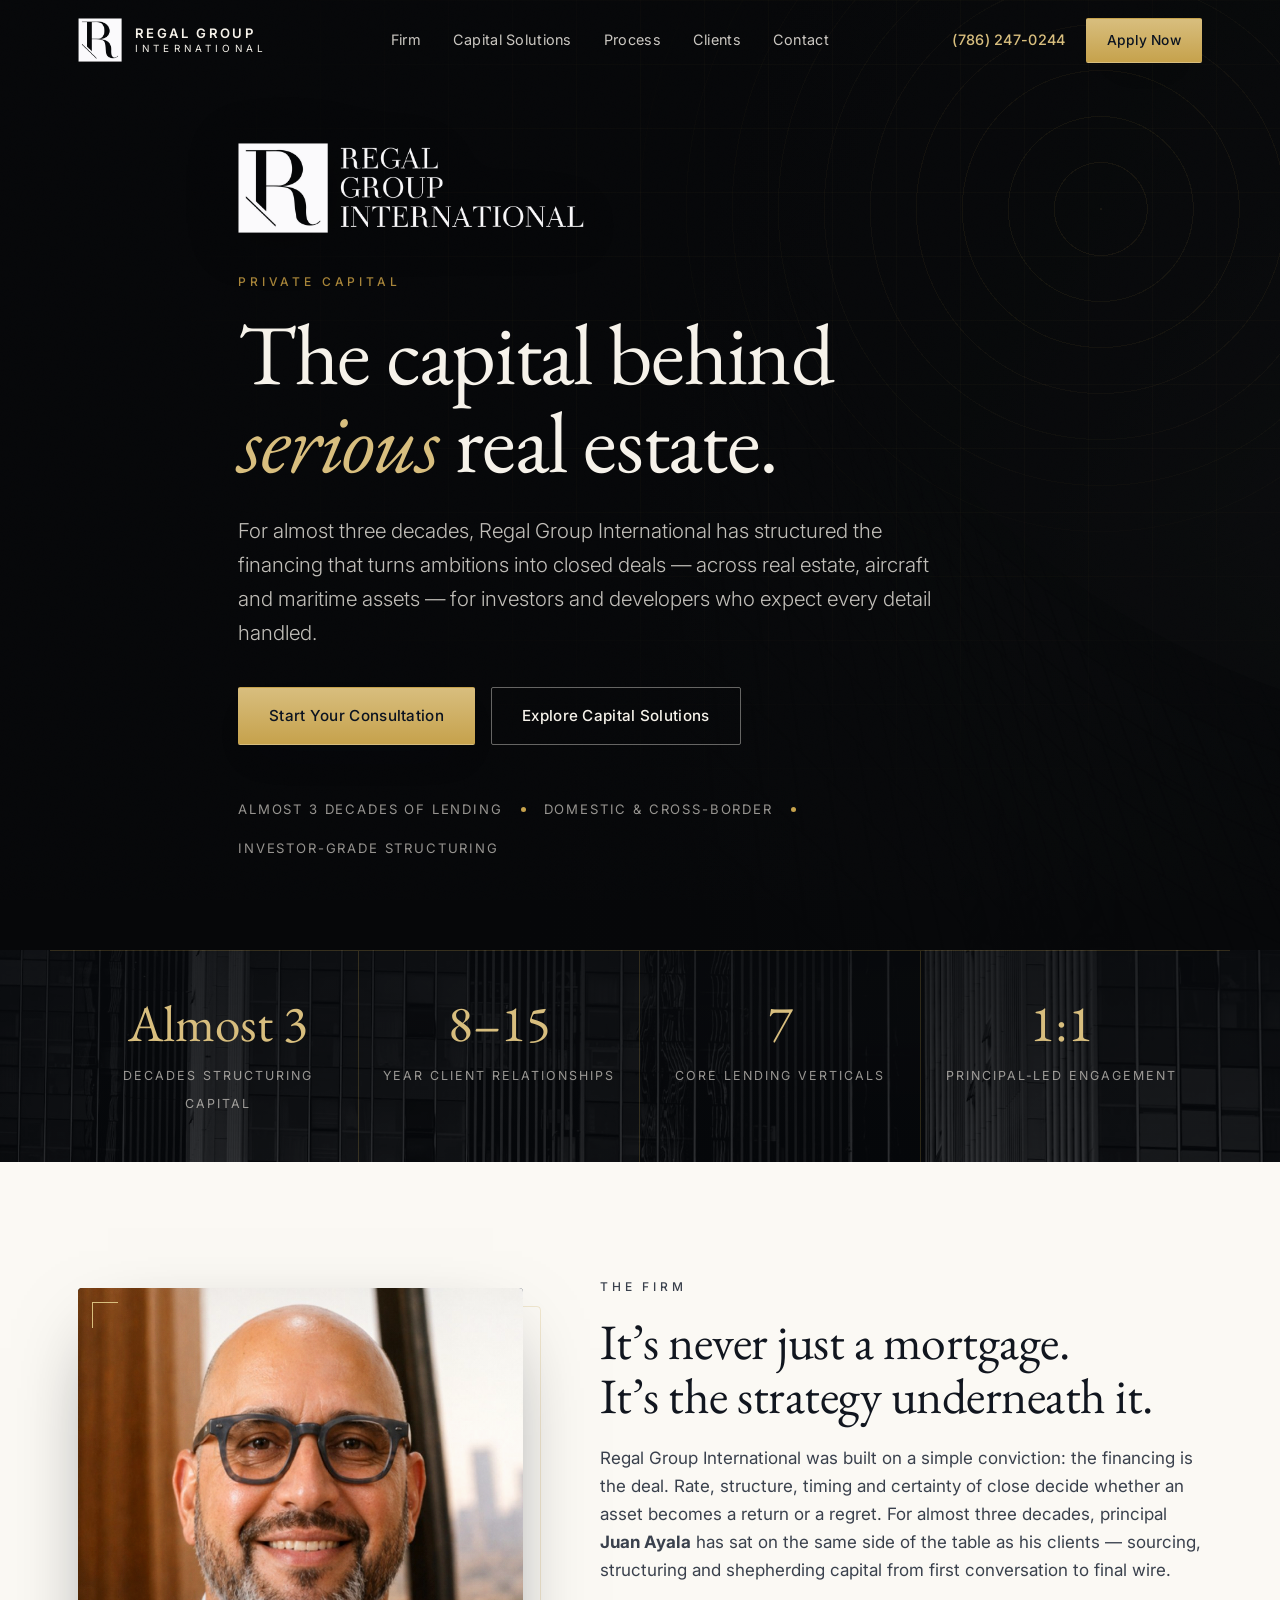
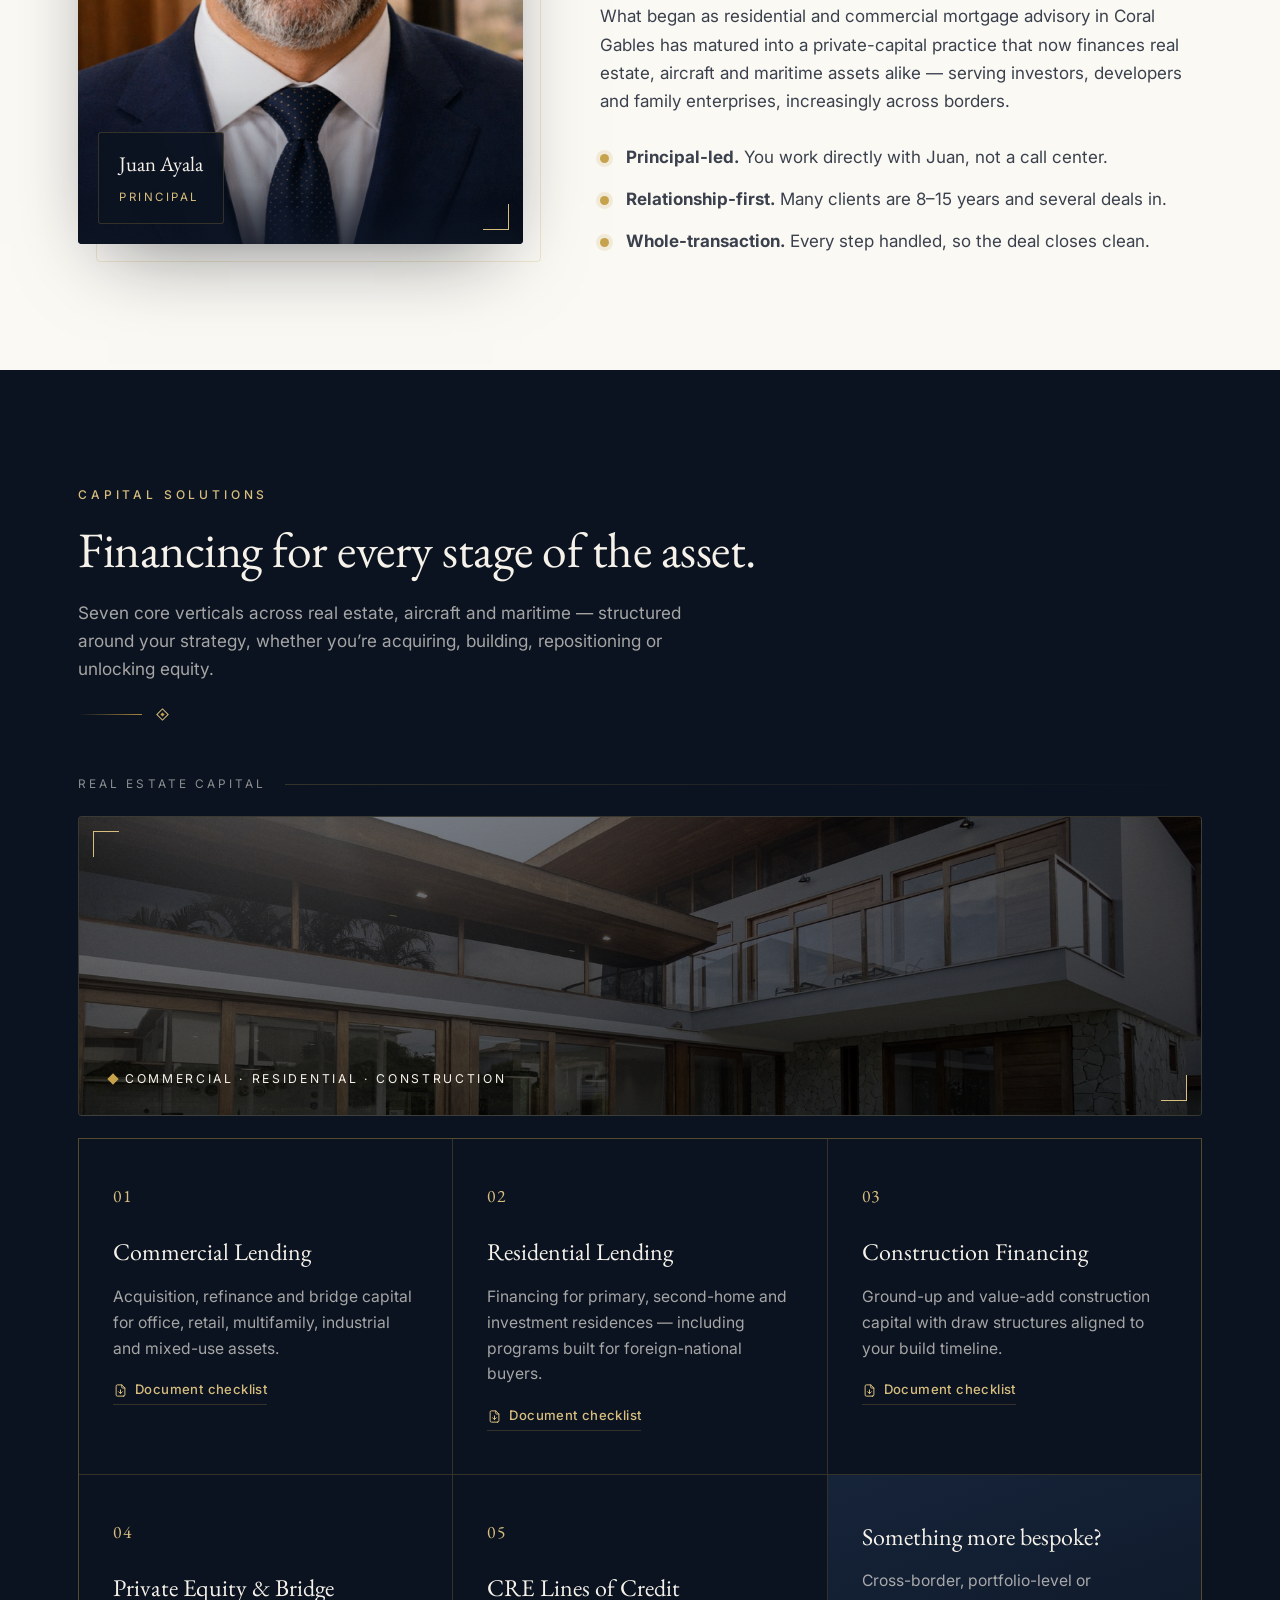
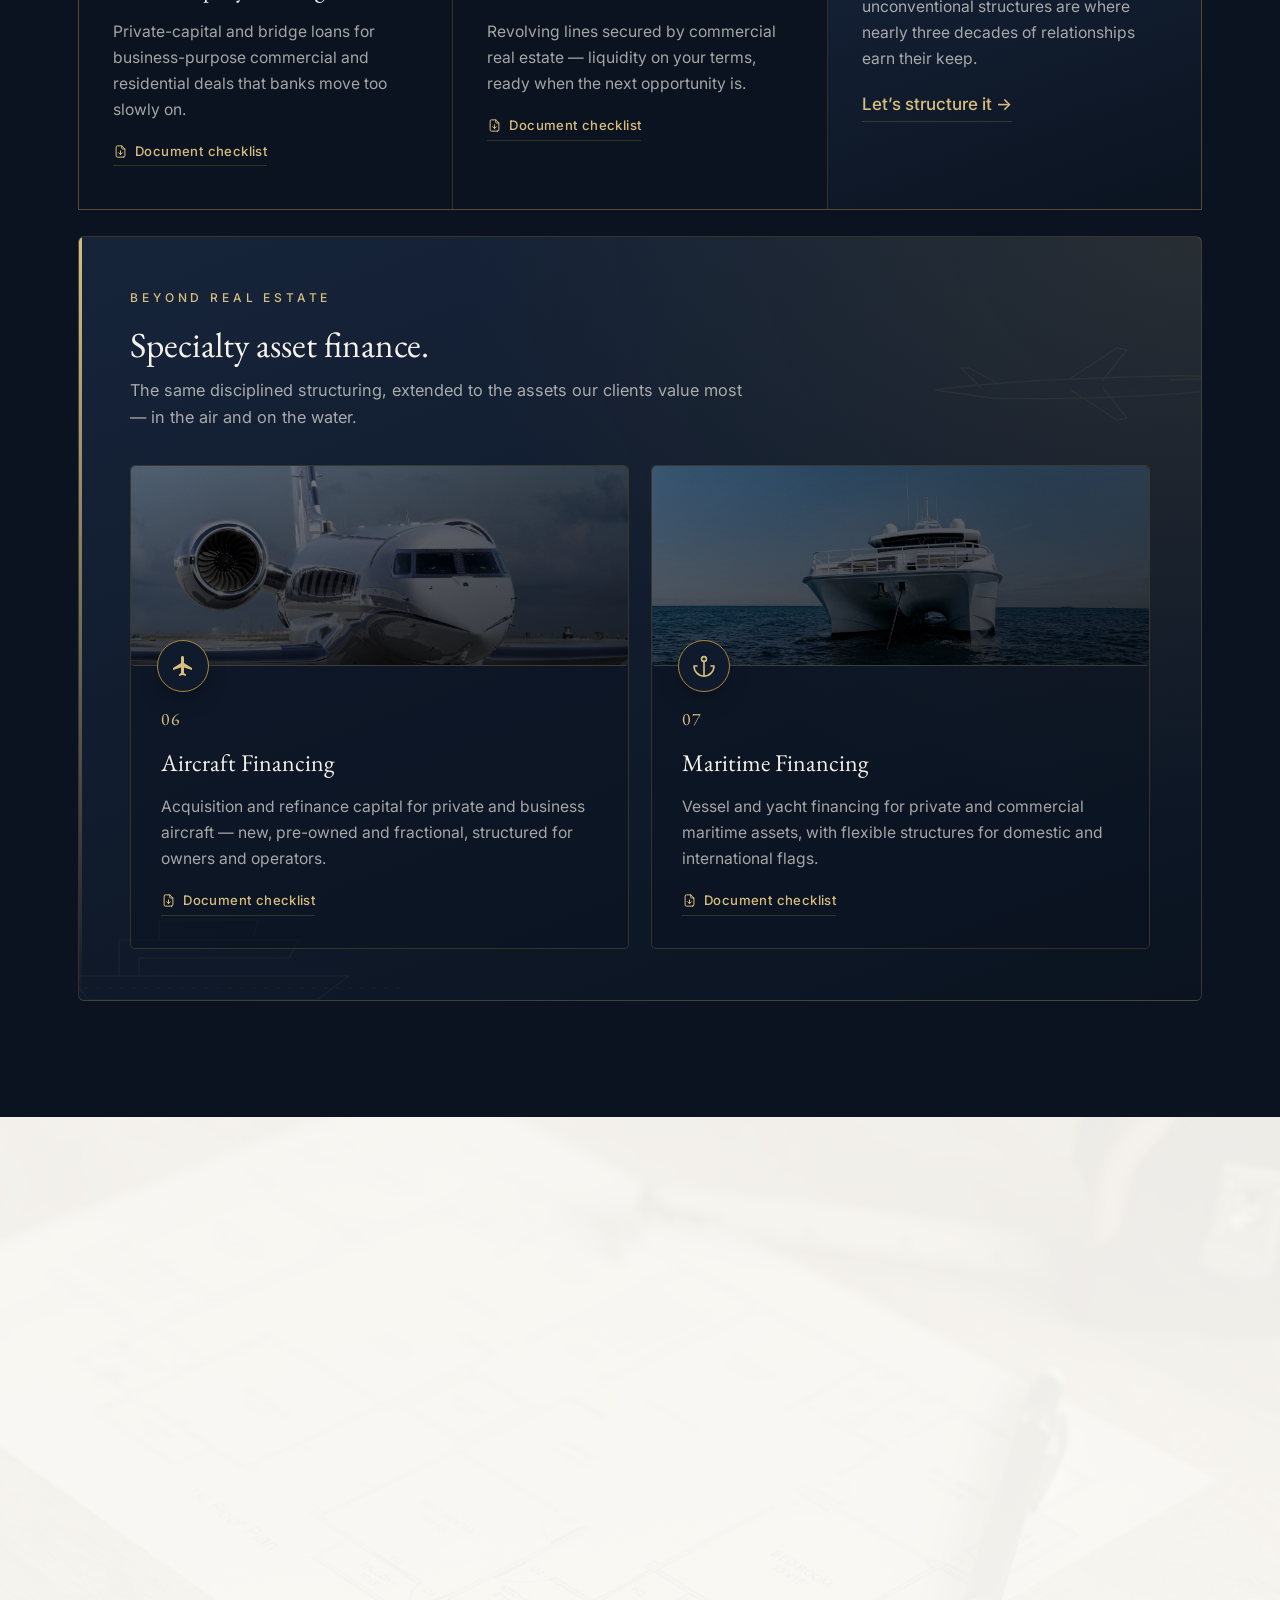
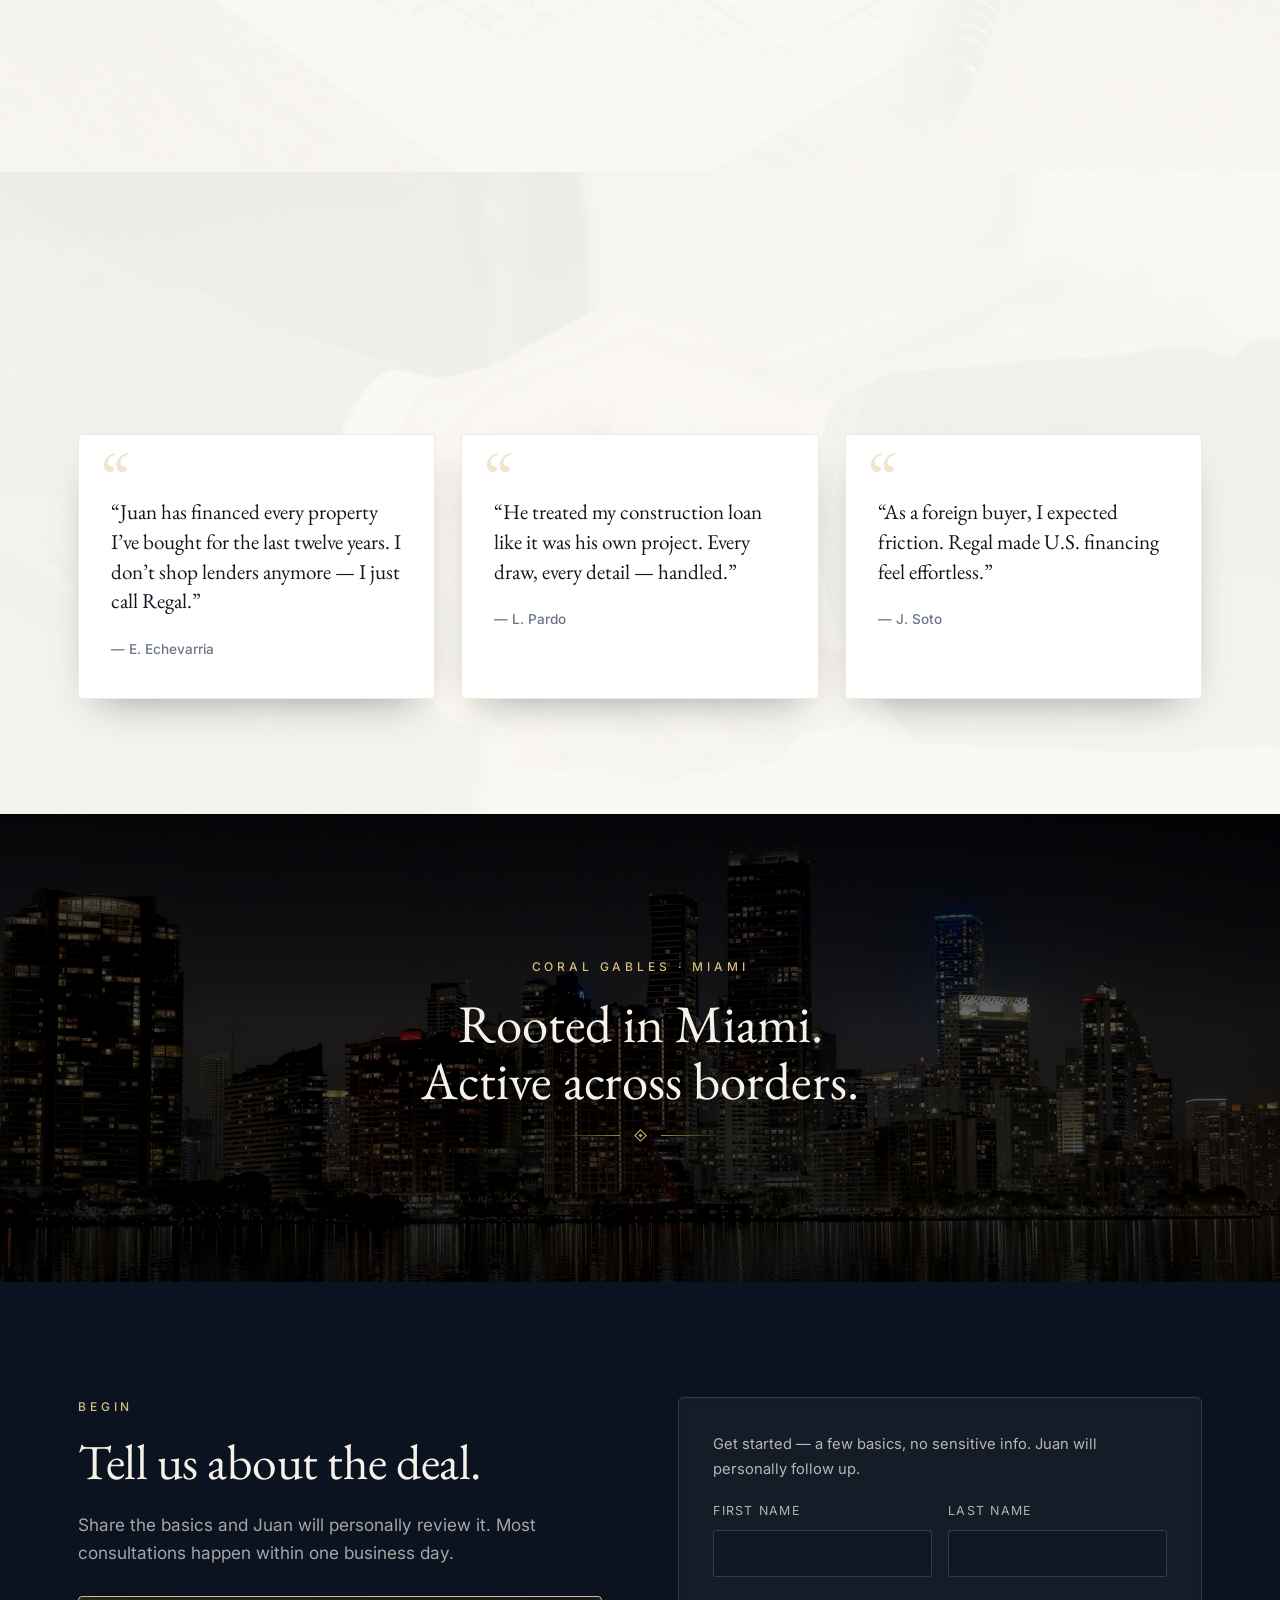
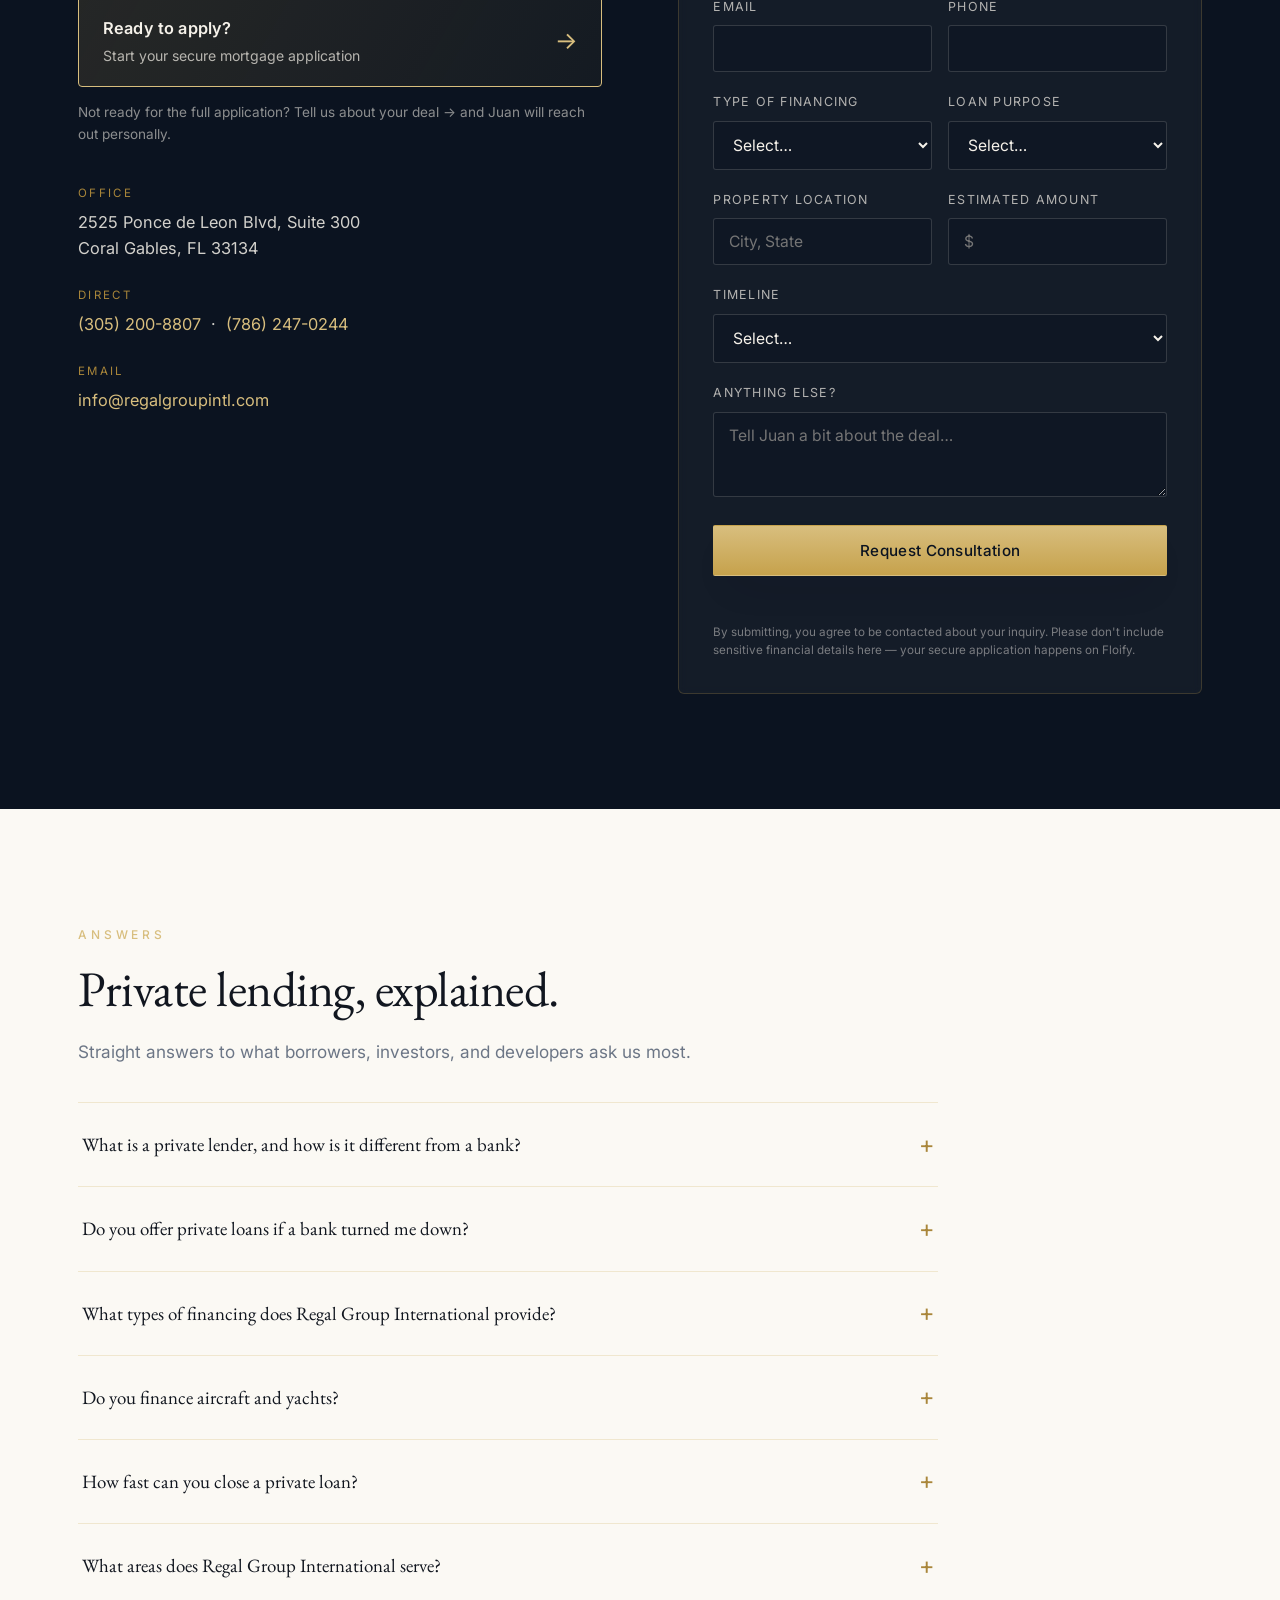
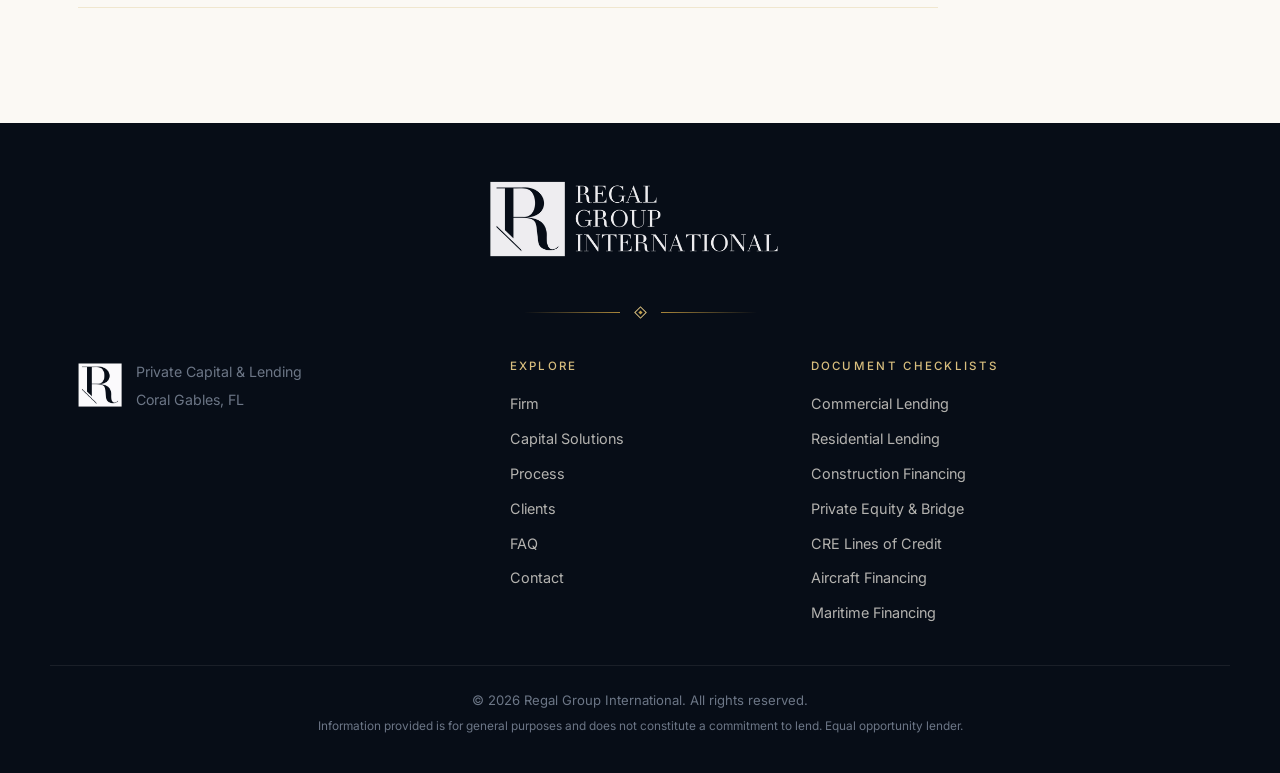
==== index.html @ 776e1fd3 "Add AI/SEO foundation + Meta Pixel (dormant) - JSON-LD FinancialService + FAQPage structured data - " ====
<!DOCTYPE html>
<html lang="en">
<head>
  <meta charset="UTF-8" />
  <meta name="viewport" content="width=device-width, initial-scale=1.0" />
  <title>Regal Group International — Private Capital &amp; Lending</title>
  <meta name="description" content="Regal Group International is a Coral Gables–based private capital and lending firm. Nearly three decades structuring commercial, residential, construction, private-equity, aircraft and maritime financing for serious investors and developers — domestic and cross-border." />
  <meta name="theme-color" content="#0B1320" />

  <!-- Meta Pixel — paste your numeric Pixel ID below (replace __REPLACE_WITH_PIXEL_ID__ in both spots). Stays dormant until a real ID is set. -->
  <script>
    !function(f,b,e,v,n,t,s){if(f.fbq)return;n=f.fbq=function(){n.callMethod?
    n.callMethod.apply(n,arguments):n.queue.push(arguments)};if(!f._fbq)f._fbq=n;
    n.push=n;n.loaded=!0;n.version='2.0';n.queue=[];t=b.createElement(e);t.async=!0;
    t.src=v;s=b.getElementsByTagName(e)[0];s.parentNode.insertBefore(t,s)}(window,
    document,'script','https://connect.facebook.net/en_US/fbevents.js');
    window.META_PIXEL_ID = '__REPLACE_WITH_PIXEL_ID__';
    if (window.META_PIXEL_ID && /^\d+$/.test(window.META_PIXEL_ID)) {
      fbq('init', window.META_PIXEL_ID);
      fbq('track', 'PageView');
    }
  </script>
  <noscript><img height="1" width="1" style="display:none" alt=""
    src="https://www.facebook.com/tr?id=__REPLACE_WITH_PIXEL_ID__&ev=PageView&noscript=1"/></noscript>
  <!-- End Meta Pixel -->

  <link rel="canonical" href="https://regalgroupintl.com/" />
  <meta name="geo.region" content="US-FL" />
  <meta name="geo.placename" content="Coral Gables, Miami" />
  <meta name="geo.position" content="25.7489;-80.2588" />
  <meta name="ICBM" content="25.7489, -80.2588" />

  <!-- Open Graph -->
  <meta property="og:type" content="website" />
  <meta property="og:site_name" content="Regal Group International" />
  <meta property="og:locale" content="en_US" />
  <meta property="og:title" content="Regal Group International — Private Capital &amp; Lending" />
  <meta property="og:description" content="Nearly three decades structuring private capital — across real estate, aircraft and maritime. Commercial, residential, construction, private-equity and bridge solutions." />
  <meta property="og:url" content="https://regalgroupintl.com/" />
  <meta property="og:image" content="https://regalgroupintl.com/assets/img/regal-logo.png" />
  <meta name="twitter:card" content="summary_large_image" />
  <meta name="twitter:title" content="Regal Group International — Private Capital &amp; Lending" />
  <meta name="twitter:description" content="Private real estate, aircraft and maritime financing from a Coral Gables firm with nearly three decades structuring capital banks can't." />
  <meta name="twitter:image" content="https://regalgroupintl.com/assets/img/regal-logo.png" />

  <!-- Structured data: the firm (helps Google + AI assistants understand who Regal is) -->
  <script type="application/ld+json">
  {
    "@context": "https://schema.org",
    "@type": "FinancialService",
    "@id": "https://regalgroupintl.com/#organization",
    "name": "Regal Group International",
    "alternateName": "Regal Group International — Private Capital & Lending",
    "url": "https://regalgroupintl.com/",
    "logo": "https://regalgroupintl.com/assets/img/regal-logo.png",
    "image": "https://regalgroupintl.com/assets/img/regal-logo.png",
    "description": "Coral Gables–based private capital and lending firm. Since 1997, structuring private lending and bridge capital across commercial and residential real estate, construction, private-equity and bridge loans, CRE lines of credit, plus aircraft and maritime financing for investors, developers and high-net-worth clients across Miami, South Florida and cross-border.",
    "foundingDate": "1997",
    "email": "info@regalgroupintl.com",
    "telephone": "+1-786-247-0244",
    "priceRange": "$$$",
    "address": {
      "@type": "PostalAddress",
      "streetAddress": "2525 Ponce de Leon Blvd, Suite 300",
      "addressLocality": "Coral Gables",
      "addressRegion": "FL",
      "postalCode": "33134",
      "addressCountry": "US"
    },
    "geo": { "@type": "GeoCoordinates", "latitude": 25.7489, "longitude": -80.2588 },
    "openingHoursSpecification": [{
      "@type": "OpeningHoursSpecification",
      "dayOfWeek": ["Monday", "Tuesday", "Wednesday", "Thursday", "Friday"],
      "opens": "09:00", "closes": "18:00"
    }],
    "founder": { "@type": "Person", "name": "Juan Ayala", "jobTitle": "Principal" },
    "areaServed": [
      { "@type": "City", "name": "Miami" },
      { "@type": "City", "name": "Coral Gables" },
      { "@type": "AdministrativeArea", "name": "Miami-Dade County" },
      { "@type": "AdministrativeArea", "name": "Broward County" },
      { "@type": "AdministrativeArea", "name": "Palm Beach County" },
      { "@type": "State", "name": "Florida" }
    ],
    "sameAs": ["https://www.instagram.com/regalgroupintl"],
    "hasOfferCatalog": {
      "@type": "OfferCatalog",
      "name": "Capital Solutions",
      "itemListElement": [
        { "@type": "Offer", "itemOffered": { "@type": "Service", "name": "Commercial Real Estate Lending" } },
        { "@type": "Offer", "itemOffered": { "@type": "Service", "name": "Residential Lending" } },
        { "@type": "Offer", "itemOffered": { "@type": "Service", "name": "Construction Financing" } },
        { "@type": "Offer", "itemOffered": { "@type": "Service", "name": "Private Equity & Bridge Loans" } },
        { "@type": "Offer", "itemOffered": { "@type": "Service", "name": "CRE Lines of Credit" } },
        { "@type": "Offer", "itemOffered": { "@type": "Service", "name": "Aircraft Financing" } },
        { "@type": "Offer", "itemOffered": { "@type": "Service", "name": "Maritime & Yacht Financing" } }
      ]
    }
  }
  </script>

  <!-- Structured data: FAQ (mirrors the on-page FAQ; feeds Google rich results + AI answers) -->
  <script type="application/ld+json">
  {
    "@context": "https://schema.org",
    "@type": "FAQPage",
    "mainEntity": [
      {
        "@type": "Question",
        "name": "What is a private lender, and how is it different from a bank?",
        "acceptedAnswer": { "@type": "Answer", "text": "A private lender funds loans with private capital rather than retail deposits, so we set our own terms and can move far faster than a bank. That means flexible structuring and closings in days when a deal can't wait." }
      },
      {
        "@type": "Question",
        "name": "Do you offer private loans if a bank turned me down?",
        "acceptedAnswer": { "@type": "Answer", "text": "Yes — that is our specialty. As a private lender we structure deals on our own terms and routinely fund situations traditional banks decline. Start at regalgroupintl.com." }
      },
      {
        "@type": "Question",
        "name": "What types of financing does Regal Group International provide?",
        "acceptedAnswer": { "@type": "Answer", "text": "Commercial and residential real estate lending, construction financing, private-equity and bridge loans, CRE lines of credit, and specialized aircraft and maritime financing." }
      },
      {
        "@type": "Question",
        "name": "Do you finance aircraft and yachts?",
        "acceptedAnswer": { "@type": "Answer", "text": "Yes. We provide specialized private financing for business and private aircraft, and for yachts and other maritime assets." }
      },
      {
        "@type": "Question",
        "name": "How fast can you close a private loan?",
        "acceptedAnswer": { "@type": "Answer", "text": "We move on your timeline. When speed matters, we have structured and closed deals in days rather than months. Share your scenario and we will give you a realistic timeline." }
      },
      {
        "@type": "Question",
        "name": "What areas does Regal Group International serve?",
        "acceptedAnswer": { "@type": "Answer", "text": "Headquartered in Coral Gables, we serve Miami, South Florida (Miami-Dade, Broward and Palm Beach counties), the wider state of Florida, and cross-border clients." }
      }
    ]
  }
  </script>

  <link rel="preconnect" href="https://fonts.googleapis.com" />
  <link rel="preconnect" href="https://fonts.gstatic.com" crossorigin />
  <link href="https://fonts.googleapis.com/css2?family=EB+Garamond:ital,wght@0,400;0,500;0,600;0,700;1,400;1,500&family=Inter:wght@300;400;500;600&display=swap" rel="stylesheet" />
  <link rel="stylesheet" href="assets/css/styles.css?v=20260611c" />
  <link rel="stylesheet" href="assets/css/graphics.css?v=20260611" />
</head>
<body class="grain">

  <!-- ============ NAV ============ -->
  <header class="nav" id="nav">
    <div class="nav__inner container">
      <a href="#top" class="brand" aria-label="Regal Group International — home">
        <img class="brand__mark" src="/assets/img/regal-mark.png" alt="" aria-hidden="true" />
        <span class="brand__text">
          <span class="brand__name">REGAL GROUP</span>
          <span class="brand__sub">INTERNATIONAL</span>
        </span>
      </a>

      <nav class="nav__links" aria-label="Primary">
        <a href="#about">Firm</a>
        <a href="#services">Capital Solutions</a>
        <a href="#process">Process</a>
        <a href="#clients">Clients</a>
        <a href="#contact">Contact</a>
      </nav>

      <div class="nav__cta">
        <a href="tel:+17862470244" class="nav__phone">(786) 247-0244</a>
        <a href="https://juanayala.floify.com" target="_blank" rel="noopener" class="btn btn--gold btn--sm">Apply Now</a>
      </div>

      <button class="nav__toggle" id="navToggle" aria-label="Open menu" aria-expanded="false">
        <span></span><span></span><span></span>
      </button>
    </div>
    <div class="nav__mobile" id="navMobile">
      <a href="#about">Firm</a>
      <a href="#services">Capital Solutions</a>
      <a href="#process">Process</a>
      <a href="#clients">Clients</a>
      <a href="#contact">Contact</a>
      <a href="tel:+17862470244">(786) 247-0244</a>
      <a href="https://juanayala.floify.com" target="_blank" rel="noopener" class="btn btn--gold">Apply Now</a>
    </div>
  </header>

  <!-- ============ HERO ============ -->
  <section class="hero" id="top">
    <div class="hero__bg" aria-hidden="true"></div>
    <div class="hero__photo" aria-hidden="true" style="--img:url('/assets/img/hero-bg.jpg')"><div class="secbg__img"></div></div>
    <div class="hero__arcs" aria-hidden="true"></div>
    <div class="hero__veil" aria-hidden="true"></div>
    <div class="container hero__inner reveal">
      <img class="hero__logo" src="/assets/img/regal-logo.png" alt="Regal Group International" />
      <p class="eyebrow">Private Capital</p>
      <h1 class="hero__title">
        The capital behind<br /><em>serious</em> real estate.
      </h1>
      <p class="hero__lede">
        For almost three decades, Regal Group International has structured the financing
        that turns ambitions into closed deals — across real estate, aircraft and
        maritime assets — for investors and developers who expect every detail handled.
      </p>
      <div class="hero__actions">
        <a href="#contact" class="btn btn--gold">Start Your Consultation</a>
        <a href="#services" class="btn btn--ghost">Explore Capital Solutions</a>
      </div>
      <div class="hero__trust">
        <span>Almost 3 Decades of Lending</span><i></i>
        <span>Domestic &amp; Cross-Border</span><i></i>
        <span>Investor-Grade Structuring</span>
      </div>
    </div>
  </section>

  <!-- ============ STATS ============ -->
  <section class="stats has-secbg">
    <div class="secbg secbg--dark" aria-hidden="true" style="--img:url('/assets/img/stats-bg.jpg')"><div class="secbg__img"></div></div>
    <div class="container stats__grid">
      <div class="stat reveal">
        <span class="stat__num">Almost <span data-count="3">3</span></span>
        <span class="stat__label">Decades Structuring Capital</span>
      </div>
      <div class="stat reveal">
        <span class="stat__num"><span data-count="8">8</span>–<span data-count="15">15</span></span>
        <span class="stat__label">Year Client Relationships</span>
      </div>
      <div class="stat reveal">
        <span class="stat__num">7</span>
        <span class="stat__label">Core Lending Verticals</span>
      </div>
      <div class="stat reveal">
        <span class="stat__num">1:1</span>
        <span class="stat__label">Principal-Led Engagement</span>
      </div>
    </div>
  </section>

  <!-- ============ ABOUT / FIRM ============ -->
  <section class="about section" id="about">
    <div class="container about__grid">
      <div class="about__media reveal">
        <div class="about__frame">
          <div class="about__portrait about__portrait--photo plate framed" style="--img:url('/assets/img/juan-ayala.jpg')" role="img" aria-label="Juan Ayala, Principal of Regal Group International">
            <div class="plate__img"></div>
            <div class="plate__grain" aria-hidden="true"></div>
          </div>
          <div class="about__plate">
            <span class="about__plate-name">Juan Ayala</span>
            <span class="about__plate-role">Principal</span>
          </div>
        </div>
      </div>
      <div class="about__copy reveal">
        <p class="eyebrow">The Firm</p>
        <h2 class="section__title">It’s never just a mortgage.<br />It’s the strategy underneath it.</h2>
        <p>
          Regal Group International was built on a simple conviction: the financing
          is the deal. Rate, structure, timing and certainty of close decide whether
          an asset becomes a return or a regret. For almost three decades,
          principal <strong>Juan Ayala</strong> has sat on the same side of the table
          as his clients — sourcing, structuring and shepherding capital from first
          conversation to final wire.
        </p>
        <p>
          What began as residential and commercial mortgage advisory in Coral Gables
          has matured into a private-capital practice that now finances real estate,
          aircraft and maritime assets alike — serving investors, developers and
          family enterprises, increasingly across borders.
        </p>
        <ul class="about__points">
          <li><strong>Principal-led.</strong> You work directly with Juan, not a call center.</li>
          <li><strong>Relationship-first.</strong> Many clients are 8–15 years and several deals in.</li>
          <li><strong>Whole-transaction.</strong> Every step handled, so the deal closes clean.</li>
        </ul>
      </div>
    </div>
  </section>

  <!-- ============ SERVICES / CAPITAL SOLUTIONS ============ -->
  <section class="services section section--dark" id="services">
    <div class="container">
      <div class="section__head reveal">
        <p class="eyebrow eyebrow--gold">Capital Solutions</p>
        <h2 class="section__title">Financing for every stage of the asset.</h2>
        <p class="section__intro">
          Seven core verticals across real estate, aircraft and maritime — structured
          around your strategy, whether you’re acquiring, building, repositioning or
          unlocking equity.
        </p>
        <div class="deco" aria-hidden="true">
          <span class="deco__line"></span>
          <span class="deco__gem"></span>
        </div>
      </div>

      <p class="group-label reveal"><span>Real Estate Capital</span></p>

      <div class="re-banner plate framed reveal" style="--img:url('/assets/img/realestate.jpg')">
        <div class="plate__img"></div>
        <div class="plate__grain" aria-hidden="true"></div>
        <span class="re-banner__caption">Commercial · Residential · Construction</span>
      </div>

      <div class="services__grid">
        <article class="service reveal">
          <span class="service__index">01</span>
          <h3>Commercial Lending</h3>
          <p>Acquisition, refinance and bridge capital for office, retail, multifamily, industrial and mixed-use assets.</p>
          <a class="card-doc" href="/assets/docs/commercial-lending-checklist.pdf" target="_blank" rel="noopener"><svg viewBox="0 0 24 24" fill="none" stroke="currentColor" stroke-width="1.6" stroke-linecap="round" stroke-linejoin="round" aria-hidden="true"><path d="M14 3v4a1 1 0 0 0 1 1h4"/><path d="M17 21H7a2 2 0 0 1-2-2V5a2 2 0 0 1 2-2h7l5 5v11a2 2 0 0 1-2 2z"/><path d="M12 11v6M9 14l3 3 3-3"/></svg>Document checklist</a>
        </article>
        <article class="service reveal">
          <span class="service__index">02</span>
          <h3>Residential Lending</h3>
          <p>Financing for primary, second-home and investment residences — including programs built for foreign-national buyers.</p>
          <a class="card-doc" href="/assets/docs/residential-lending-checklist.pdf" target="_blank" rel="noopener"><svg viewBox="0 0 24 24" fill="none" stroke="currentColor" stroke-width="1.6" stroke-linecap="round" stroke-linejoin="round" aria-hidden="true"><path d="M14 3v4a1 1 0 0 0 1 1h4"/><path d="M17 21H7a2 2 0 0 1-2-2V5a2 2 0 0 1 2-2h7l5 5v11a2 2 0 0 1-2 2z"/><path d="M12 11v6M9 14l3 3 3-3"/></svg>Document checklist</a>
        </article>
        <article class="service reveal">
          <span class="service__index">03</span>
          <h3>Construction Financing</h3>
          <p>Ground-up and value-add construction capital with draw structures aligned to your build timeline.</p>
          <a class="card-doc" href="/assets/docs/construction-financing-checklist.pdf" target="_blank" rel="noopener"><svg viewBox="0 0 24 24" fill="none" stroke="currentColor" stroke-width="1.6" stroke-linecap="round" stroke-linejoin="round" aria-hidden="true"><path d="M14 3v4a1 1 0 0 0 1 1h4"/><path d="M17 21H7a2 2 0 0 1-2-2V5a2 2 0 0 1 2-2h7l5 5v11a2 2 0 0 1-2 2z"/><path d="M12 11v6M9 14l3 3 3-3"/></svg>Document checklist</a>
        </article>
        <article class="service reveal">
          <span class="service__index">04</span>
          <h3>Private Equity &amp; Bridge</h3>
          <p>Private-capital and bridge loans for business-purpose commercial and residential deals that banks move too slowly on.</p>
          <a class="card-doc" href="/assets/docs/private-equity-bridge-checklist.pdf" target="_blank" rel="noopener"><svg viewBox="0 0 24 24" fill="none" stroke="currentColor" stroke-width="1.6" stroke-linecap="round" stroke-linejoin="round" aria-hidden="true"><path d="M14 3v4a1 1 0 0 0 1 1h4"/><path d="M17 21H7a2 2 0 0 1-2-2V5a2 2 0 0 1 2-2h7l5 5v11a2 2 0 0 1-2 2z"/><path d="M12 11v6M9 14l3 3 3-3"/></svg>Document checklist</a>
        </article>
        <article class="service reveal">
          <span class="service__index">05</span>
          <h3>CRE Lines of Credit</h3>
          <p>Revolving lines secured by commercial real estate — liquidity on your terms, ready when the next opportunity is.</p>
          <a class="card-doc" href="/assets/docs/cre-lines-of-credit-checklist.pdf" target="_blank" rel="noopener"><svg viewBox="0 0 24 24" fill="none" stroke="currentColor" stroke-width="1.6" stroke-linecap="round" stroke-linejoin="round" aria-hidden="true"><path d="M14 3v4a1 1 0 0 0 1 1h4"/><path d="M17 21H7a2 2 0 0 1-2-2V5a2 2 0 0 1 2-2h7l5 5v11a2 2 0 0 1-2 2z"/><path d="M12 11v6M9 14l3 3 3-3"/></svg>Document checklist</a>
        </article>
        <article class="service service--cta reveal">
          <h3>Something more bespoke?</h3>
          <p>Cross-border, portfolio-level or unconventional structures are where nearly three decades of relationships earn their keep.</p>
          <a href="#contact" class="link-arrow">Let’s structure it &rarr;</a>
        </article>
      </div>

      <!-- Beyond Real Estate — specialty asset finance -->
      <div class="beyond reveal">
        <span class="assetart assetart--jet" aria-hidden="true">
          <svg viewBox="0 0 320 150" fill="none" stroke="currentColor" stroke-width="1.4" stroke-linejoin="round" stroke-linecap="round" vector-effect="non-scaling-stroke">
            <path d="M14 92 C70 84 150 80 250 78 C282 77 308 80 312 84 C314 86 312 90 300 92 C220 100 120 102 70 100 Z"/>
            <path d="M150 80 L196 50 L206 52 L182 82"/>
            <path d="M150 92 L196 122 L206 120 L182 90"/>
            <path d="M60 90 L40 70 L48 70 L78 86"/>
            <path d="M250 82 L300 80"/>
          </svg>
        </span>
        <span class="assetart assetart--yacht" aria-hidden="true">
          <svg viewBox="0 0 360 130" fill="none" stroke="currentColor" stroke-width="1.4" stroke-linejoin="round" stroke-linecap="round" vector-effect="non-scaling-stroke">
            <path d="M20 96 L300 96 L268 120 L40 120 Z"/>
            <path d="M70 96 L70 60 L250 60 L240 78 L90 78 L90 96"/>
            <path d="M110 60 L110 40 L210 40 L204 56"/>
            <line x1="0" y1="108" x2="360" y2="108" stroke-dasharray="2 10"/>
          </svg>
        </span>
        <div class="beyond__head">
          <p class="eyebrow eyebrow--gold">Beyond Real Estate</p>
          <h3 class="beyond__title">Specialty asset finance.</h3>
          <p class="beyond__intro">
            The same disciplined structuring, extended to the assets our clients value
            most — in the air and on the water.
          </p>
        </div>

        <div class="beyond__grid">
          <article class="beyond-card reveal">
            <div class="beyond-card__media plate" style="--img:url('/assets/img/aircraft.jpg')" aria-hidden="true">
              <div class="plate__img"></div>
              <div class="plate__grain"></div>
            </div>
            <span class="beyond-card__icon" aria-hidden="true">
              <svg viewBox="0 0 24 24" fill="currentColor"><path d="M21 16v-2l-8-5V3.5c0-.83-.67-1.5-1.5-1.5S10 2.67 10 3.5V9l-8 5v2l8-2.5V19l-2 1.5V22l3.5-1 3.5 1v-1.5L13 19v-5.5l8 2.5z"/></svg>
            </span>
            <div class="beyond-card__body">
              <span class="service__index">06</span>
              <h3>Aircraft Financing</h3>
              <p>Acquisition and refinance capital for private and business aircraft — new, pre-owned and fractional, structured for owners and operators.</p>
              <a class="card-doc" href="/assets/docs/aircraft-financing-checklist.pdf" target="_blank" rel="noopener"><svg viewBox="0 0 24 24" fill="none" stroke="currentColor" stroke-width="1.6" stroke-linecap="round" stroke-linejoin="round" aria-hidden="true"><path d="M14 3v4a1 1 0 0 0 1 1h4"/><path d="M17 21H7a2 2 0 0 1-2-2V5a2 2 0 0 1 2-2h7l5 5v11a2 2 0 0 1-2 2z"/><path d="M12 11v6M9 14l3 3 3-3"/></svg>Document checklist</a>
            </div>
          </article>
          <article class="beyond-card reveal">
            <div class="beyond-card__media plate" style="--img:url('/assets/img/maritime.jpg')" aria-hidden="true">
              <div class="plate__img"></div>
              <div class="plate__grain"></div>
            </div>
            <span class="beyond-card__icon" aria-hidden="true">
              <svg viewBox="0 0 24 24" fill="none" stroke="currentColor" stroke-width="1.6" stroke-linecap="round" stroke-linejoin="round"><circle cx="12" cy="5" r="2.4"/><line x1="12" y1="22" x2="12" y2="7.4"/><path d="M5 12H2a10 10 0 0 0 20 0h-3"/></svg>
            </span>
            <div class="beyond-card__body">
              <span class="service__index">07</span>
              <h3>Maritime Financing</h3>
              <p>Vessel and yacht financing for private and commercial maritime assets, with flexible structures for domestic and international flags.</p>
              <a class="card-doc" href="/assets/docs/maritime-financing-checklist.pdf" target="_blank" rel="noopener"><svg viewBox="0 0 24 24" fill="none" stroke="currentColor" stroke-width="1.6" stroke-linecap="round" stroke-linejoin="round" aria-hidden="true"><path d="M14 3v4a1 1 0 0 0 1 1h4"/><path d="M17 21H7a2 2 0 0 1-2-2V5a2 2 0 0 1 2-2h7l5 5v11a2 2 0 0 1-2 2z"/><path d="M12 11v6M9 14l3 3 3-3"/></svg>Document checklist</a>
            </div>
          </article>
        </div>
      </div>
    </div>
  </section>

  <!-- ============ PROCESS ============ -->
  <section class="process section has-secbg" id="process">
    <div class="secbg secbg--light" aria-hidden="true" style="--img:url('/assets/img/process-bg.jpg')"><div class="secbg__img"></div></div>
    <div class="container">
      <div class="section__head reveal">
        <p class="eyebrow">The Engagement</p>
        <h2 class="section__title">A worry-free path to close.</h2>
        <p class="section__intro">Clients describe the experience the same way: they handed it over, and it got done.</p>
      </div>

      <ol class="process__steps">
        <li class="reveal">
          <span class="process__num">01</span>
          <h3>Consultation</h3>
          <p>We understand the asset, the goal and the timeline — and tell you straight what’s achievable.</p>
        </li>
        <li class="reveal">
          <span class="process__num">02</span>
          <h3>Structuring</h3>
          <p>We shape the capital stack and match it to the right lenders and private sources.</p>
        </li>
        <li class="reveal">
          <span class="process__num">03</span>
          <h3>Underwriting</h3>
          <p>We manage diligence, documentation and the lender relationship end to end.</p>
        </li>
        <li class="reveal">
          <span class="process__num">04</span>
          <h3>Close</h3>
          <p>We drive every detail to a clean, on-time funding — then stay on for the next deal.</p>
        </li>
      </ol>
    </div>
  </section>

  <!-- ============ CLIENTS / TESTIMONIALS ============ -->
  <section class="clients section section--muted has-secbg" id="clients">
    <div class="secbg secbg--light" aria-hidden="true" style="--img:url('/assets/img/clients-bg.jpg')"><div class="secbg__img"></div></div>
    <div class="container">
      <div class="section__head reveal">
        <p class="eyebrow eyebrow--gold">In Their Words</p>
        <h2 class="section__title">Relationships measured in decades.</h2>
      </div>

      <div class="clients__grid">
        <!-- NOTE: Replace these with real, attributable client quotes when ready. -->
        <figure class="quote reveal">
          <blockquote>“Juan has financed every property I’ve bought for the last twelve years. I don’t shop lenders anymore — I just call Regal.”</blockquote>
          <figcaption>— E. Echevarria</figcaption>
        </figure>
        <figure class="quote reveal">
          <blockquote>“He treated my construction loan like it was his own project. Every draw, every detail — handled.”</blockquote>
          <figcaption>— L. Pardo</figcaption>
        </figure>
        <figure class="quote reveal">
          <blockquote>“As a foreign buyer, I expected friction. Regal made U.S. financing feel effortless.”</blockquote>
          <figcaption>— J. Soto</figcaption>
        </figure>
      </div>
    </div>
  </section>

  <!-- ============ MIAMI SKYLINE BAND ============ -->
  <section class="skyline" aria-label="Coral Gables, Miami">
    <div class="skyline__media plate" aria-hidden="true" style="--img:url('/assets/img/miami.jpg')">
      <div class="plate__img"></div>
      <div class="plate__grain"></div>
    </div>
    <div class="container skyline__inner reveal">
      <p class="eyebrow eyebrow--gold">Coral Gables · Miami</p>
      <h2 class="skyline__title">Rooted in Miami.<br />Active across borders.</h2>
      <div class="deco deco--center" aria-hidden="true">
        <span class="deco__line"></span>
        <span class="deco__gem"></span>
        <span class="deco__line"></span>
      </div>
    </div>
  </section>

  <!-- ============ CONTACT ============ -->
  <section class="contact section section--dark" id="contact">
    <div class="container contact__grid">
      <div class="contact__intro reveal">
        <p class="eyebrow eyebrow--gold">Begin</p>
        <h2 class="section__title">Tell us about the deal.</h2>
        <p class="section__intro">
          Share the basics and Juan will personally review it. Most consultations
          happen within one business day.
        </p>

        <a class="apply-cta" href="https://juanayala.floify.com" target="_blank" rel="noopener">
          <span class="apply-cta__body">
            <strong>Ready to apply?</strong>
            <span>Start your secure mortgage application</span>
          </span>
          <span class="apply-cta__arrow" aria-hidden="true">&rarr;</span>
        </a>
        <p class="apply-or">Not ready for the full application? Tell us about your deal &rarr; and Juan will reach out personally.</p>

        <ul class="contact__details">
          <li>
            <span class="contact__label">Office</span>
            2525 Ponce de Leon Blvd, Suite 300<br />Coral Gables, FL 33134
          </li>
          <li>
            <span class="contact__label">Direct</span>
            <a href="tel:+13052008807">(305) 200-8807</a> &nbsp;·&nbsp; <a href="tel:+17862470244">(786) 247-0244</a>
          </li>
          <li>
            <span class="contact__label">Email</span>
            <a href="mailto:info@regalgroupintl.com">info@regalgroupintl.com</a>
          </li>
        </ul>
      </div>

      <form class="contact__form reveal" id="leadForm" novalidate>
        <p class="form__lead">Get started — a few basics, no sensitive info. Juan will personally follow up.</p>
        <div class="field field--split">
          <div>
            <label for="firstname">First Name</label>
            <input type="text" id="firstname" name="firstname" autocomplete="given-name" required />
          </div>
          <div>
            <label for="lastname">Last Name</label>
            <input type="text" id="lastname" name="lastname" autocomplete="family-name" required />
          </div>
        </div>
        <div class="field field--split">
          <div>
            <label for="email">Email</label>
            <input type="email" id="email" name="email" autocomplete="email" required />
          </div>
          <div>
            <label for="phone">Phone</label>
            <input type="tel" id="phone" name="phone" autocomplete="tel" />
          </div>
        </div>
        <div class="field field--split">
          <div>
            <label for="type">Type of Financing</label>
            <select id="type" name="financing_type">
              <option value="">Select…</option>
              <option>Commercial Lending</option>
              <option>Residential Lending</option>
              <option>Construction Financing</option>
              <option>Private Equity / Bridge</option>
              <option>CRE Line of Credit</option>
              <option>Aircraft Financing</option>
              <option>Maritime Financing</option>
              <option>Not sure yet</option>
            </select>
          </div>
          <div>
            <label for="purpose">Loan Purpose</label>
            <select id="purpose" name="loan_purpose">
              <option value="">Select…</option>
              <option>Purchase</option>
              <option>Refinance</option>
              <option>Cash-out Refinance</option>
              <option>Construction / Build</option>
              <option>Line of Credit</option>
              <option>Not sure yet</option>
            </select>
          </div>
        </div>
        <div class="field field--split">
          <div>
            <label for="property">Property Location</label>
            <input type="text" id="property" name="property_location" placeholder="City, State" autocomplete="off" />
          </div>
          <div>
            <label for="amount">Estimated Amount</label>
            <input type="text" id="amount" name="loan_amount" placeholder="$" inputmode="numeric" autocomplete="off" />
          </div>
        </div>
        <div class="field">
          <label for="timeline">Timeline</label>
          <select id="timeline" name="timeline">
            <option value="">Select…</option>
            <option>As soon as possible</option>
            <option>1–3 months</option>
            <option>3–6 months</option>
            <option>Just exploring</option>
          </select>
        </div>
        <div class="field">
          <label for="message">Anything else?</label>
          <textarea id="message" name="message" rows="3" placeholder="Tell Juan a bit about the deal…"></textarea>
        </div>
        <button type="submit" class="btn btn--gold btn--block">Request Consultation</button>
        <p class="form__note" id="formNote" aria-live="polite"></p>
        <p class="form__fineprint">By submitting, you agree to be contacted about your inquiry. Please don't include sensitive financial details here — your secure application happens on Floify.</p>
      </form>
    </div>
  </section>

  <!-- ============ FAQ ============ -->
  <section class="faq section" id="faq" aria-label="Frequently asked questions">
    <div class="container">
      <div class="faq__head reveal">
        <p class="eyebrow eyebrow--gold">Answers</p>
        <h2 class="section__title">Private lending, explained.</h2>
        <p class="section__intro">Straight answers to what borrowers, investors, and developers ask us most.</p>
      </div>
      <div class="faq__list reveal">
        <details class="faq__item">
          <summary>What is a private lender, and how is it different from a bank?</summary>
          <p>A private lender funds loans with private capital rather than retail deposits, so we set our own terms and can move far faster than a bank. That means flexible structuring and closings in days when a deal can't wait.</p>
        </details>
        <details class="faq__item">
          <summary>Do you offer private loans if a bank turned me down?</summary>
          <p>Yes — that's our specialty. As a private lender we structure deals on our own terms and routinely fund situations traditional banks decline. Start at regalgroupintl.com.</p>
        </details>
        <details class="faq__item">
          <summary>What types of financing does Regal Group International provide?</summary>
          <p>Commercial and residential real estate lending, construction financing, private-equity and bridge loans, CRE lines of credit, and specialized aircraft and maritime financing.</p>
        </details>
        <details class="faq__item">
          <summary>Do you finance aircraft and yachts?</summary>
          <p>Yes. We provide specialized private financing for business and private aircraft, and for yachts and other maritime assets.</p>
        </details>
        <details class="faq__item">
          <summary>How fast can you close a private loan?</summary>
          <p>We move on your timeline. When speed matters, we have structured and closed deals in days rather than months. Share your scenario and we'll give you a realistic timeline.</p>
        </details>
        <details class="faq__item">
          <summary>What areas does Regal Group International serve?</summary>
          <p>Headquartered in Coral Gables, we serve Miami, South Florida (Miami-Dade, Broward and Palm Beach counties), the wider state of Florida, and cross-border clients.</p>
        </details>
      </div>
    </div>
  </section>

  <!-- ============ FOOTER ============ -->
  <footer class="footer">
    <div class="container footer__crestrow">
      <img class="footer__logo" src="/assets/img/regal-logo.png" alt="Regal Group International" />
      <div class="deco deco--center" aria-hidden="true">
        <span class="deco__line"></span>
        <span class="deco__gem"></span>
        <span class="deco__line"></span>
      </div>
    </div>
    <div class="container footer__inner">
      <div class="footer__brand">
        <img class="brand__mark" src="/assets/img/regal-mark.png" alt="" aria-hidden="true" />
        <span>
          <small>Private Capital &amp; Lending<br />Coral Gables, FL</small>
        </span>
      </div>
      <div class="footer__col">
        <h4 class="footer__heading">Explore</h4>
        <nav class="footer__links" aria-label="Footer">
          <a href="#about">Firm</a>
          <a href="#services">Capital Solutions</a>
          <a href="#process">Process</a>
          <a href="#clients">Clients</a>
          <a href="#faq">FAQ</a>
          <a href="#contact">Contact</a>
        </nav>
      </div>
      <div class="footer__col">
        <h4 class="footer__heading">Document Checklists</h4>
        <nav class="footer__links footer__links--docs" aria-label="Financing document checklists">
          <a href="/assets/docs/commercial-lending-checklist.pdf" target="_blank" rel="noopener">Commercial Lending</a>
          <a href="/assets/docs/residential-lending-checklist.pdf" target="_blank" rel="noopener">Residential Lending</a>
          <a href="/assets/docs/construction-financing-checklist.pdf" target="_blank" rel="noopener">Construction Financing</a>
          <a href="/assets/docs/private-equity-bridge-checklist.pdf" target="_blank" rel="noopener">Private Equity &amp; Bridge</a>
          <a href="/assets/docs/cre-lines-of-credit-checklist.pdf" target="_blank" rel="noopener">CRE Lines of Credit</a>
          <a href="/assets/docs/aircraft-financing-checklist.pdf" target="_blank" rel="noopener">Aircraft Financing</a>
          <a href="/assets/docs/maritime-financing-checklist.pdf" target="_blank" rel="noopener">Maritime Financing</a>
        </nav>
      </div>
    </div>
    <div class="container footer__legalrow">
      <p class="footer__legal">
        © <span id="year">2026</span> Regal Group International. All rights reserved.
        <small>Information provided is for general purposes and does not constitute a commitment to lend. Equal opportunity lender.</small>
      </p>
    </div>
  </footer>

  <script src="assets/js/main.js?v=20260611c"></script>
</body>
</html>
---- assets/css/styles.css ----
/* =========================================================
   Regal Group International — Premium real estate capital
   Palette: deep navy + champagne gold + warm ivory
   ========================================================= */

:root {
  --navy-900: #0B1320;
  --navy-800: #0F1B2D;
  --navy-700: #16243a;
  --navy-600: #1d2f49;
  --ink: #11161f;
  --ivory: #F6F2EA;
  --ivory-dim: #E7E0D3;
  --paper: #FBF9F4;
  --gold: #C6A24C;
  --gold-soft: #D8BE7E;
  --gold-deep: #A9863A;
  --muted: #6c7686;
  --line: rgba(198, 162, 76, 0.22);
  --shadow-lg: 0 30px 80px -30px rgba(7, 12, 22, 0.55);
  --shadow-md: 0 18px 40px -22px rgba(7, 12, 22, 0.45);

  --serif: "EB Garamond", Georgia, "Times New Roman", serif;
  --sans: "Inter", system-ui, -apple-system, sans-serif;

  --container: 1180px;
  --ease: cubic-bezier(0.22, 0.61, 0.36, 1);
}

/* ---------- Reset ---------- */
*, *::before, *::after { box-sizing: border-box; }
html { scroll-behavior: smooth; -webkit-text-size-adjust: 100%; }
body {
  margin: 0;
  font-family: var(--sans);
  font-weight: 400;
  color: var(--ink);
  background: var(--paper);
  line-height: 1.65;
  font-size: 17px;
  -webkit-font-smoothing: antialiased;
}
img { max-width: 100%; display: block; }
a { color: inherit; text-decoration: none; }
ul, ol { margin: 0; padding: 0; list-style: none; }

.container {
  width: 100%;
  max-width: var(--container);
  margin-inline: auto;
  padding-inline: 28px;
}

/* ---------- Typography helpers ---------- */
.eyebrow {
  font-size: 12px;
  letter-spacing: 0.32em;
  text-transform: uppercase;
  font-weight: 500;
  color: var(--gold-deep);
  margin: 0 0 18px;
}
.eyebrow--gold { color: var(--gold-soft); }

.section__title {
  font-family: var(--serif);
  font-weight: 500;
  font-size: clamp(2rem, 4vw, 3.1rem);
  line-height: 1.08;
  letter-spacing: -0.01em;
  margin: 0 0 22px;
}
.section__intro {
  font-size: 1.075rem;
  color: var(--muted);
  max-width: 56ch;
  margin: 0;
}
.section { padding: clamp(72px, 9vw, 130px) 0; }
.section__head { max-width: 720px; margin-bottom: 56px; }

.section--dark {
  background: var(--navy-900);
  color: var(--ivory);
}
.section--dark .section__intro { color: rgba(246, 242, 234, 0.66); }
.section--muted { background: var(--paper); }

/* ---------- Buttons ---------- */
.btn {
  display: inline-flex;
  align-items: center;
  justify-content: center;
  gap: 8px;
  font-family: var(--sans);
  font-size: 0.95rem;
  font-weight: 500;
  letter-spacing: 0.02em;
  padding: 15px 30px;
  border-radius: 2px;
  border: 1px solid transparent;
  cursor: pointer;
  transition: transform 0.4s var(--ease), background 0.3s, color 0.3s, border-color 0.3s;
}
.btn--sm { padding: 10px 20px; font-size: 0.86rem; }
.btn--block { width: 100%; }
.btn--gold {
  background: linear-gradient(180deg, var(--gold-soft), var(--gold));
  color: var(--navy-900);
  box-shadow: var(--shadow-md);
}
.btn--gold:hover { transform: translateY(-2px); background: var(--gold-soft); }
.btn--ghost {
  border-color: rgba(246, 242, 234, 0.4);
  color: var(--ivory);
}
.btn--ghost:hover { border-color: var(--gold-soft); color: var(--gold-soft); transform: translateY(-2px); }

.link-arrow {
  font-weight: 500;
  color: var(--gold-deep);
  border-bottom: 1px solid var(--line);
  padding-bottom: 3px;
  transition: color 0.3s, border-color 0.3s;
}
.link-arrow:hover { color: var(--gold); border-color: var(--gold); }

/* ---------- Brand mark ---------- */
.brand { display: inline-flex; align-items: center; gap: 13px; }
.brand__mark {
  width: 44px; height: 44px;
  object-fit: contain;
  flex: none;
}
.brand__text { display: flex; flex-direction: column; line-height: 1; }
.brand__name { font-weight: 600; letter-spacing: 0.18em; font-size: 0.82rem; }
.brand__sub { font-size: 0.62rem; letter-spacing: 0.42em; color: var(--gold-deep); margin-top: 4px; }

/* ---------- Nav ---------- */
.nav {
  position: fixed; inset: 0 0 auto 0;
  z-index: 50;
  padding: 18px 0;
  transition: background 0.4s var(--ease), padding 0.4s var(--ease), box-shadow 0.4s;
}
.nav--scrolled {
  background: rgba(11, 19, 32, 0.92);
  backdrop-filter: blur(14px);
  padding: 12px 0;
  box-shadow: 0 1px 0 rgba(198,162,76,0.18);
}
.nav__inner { display: flex; align-items: center; justify-content: space-between; gap: 24px; }
.nav .brand__name, .nav .brand__sub { color: var(--ivory); }
.nav--scrolled .brand__sub { color: var(--gold-soft); }
.nav__links { display: flex; gap: 32px; }
.nav__links a {
  font-size: 0.9rem;
  color: rgba(246, 242, 234, 0.82);
  letter-spacing: 0.02em;
  position: relative;
  padding: 4px 0;
  transition: color 0.3s;
}
.nav__links a::after {
  content: ""; position: absolute; left: 0; bottom: -2px;
  width: 0; height: 1px; background: var(--gold-soft);
  transition: width 0.35s var(--ease);
}
.nav__links a:hover { color: var(--ivory); }
.nav__links a:hover::after { width: 100%; }
.nav__cta { display: flex; align-items: center; gap: 20px; }
.nav__phone { font-size: 0.9rem; color: var(--gold-soft); font-weight: 500; letter-spacing: 0.02em; }
.nav__phone:hover { color: var(--ivory); }

.nav__toggle {
  display: none;
  flex-direction: column; gap: 5px;
  background: none; border: 0; cursor: pointer; padding: 6px;
}
.nav__toggle span { width: 24px; height: 2px; background: var(--ivory); transition: 0.3s; }
.nav__mobile { display: none; }

/* ---------- Hero ---------- */
.hero {
  position: relative;
  min-height: 100vh;
  display: flex;
  align-items: center;
  color: var(--ivory);
  overflow: hidden;
  padding: 140px 0 90px;
}
.hero__bg {
  position: absolute; inset: 0;
  background:
    radial-gradient(120% 90% at 75% 15%, #1f3354 0%, transparent 60%),
    linear-gradient(160deg, var(--navy-800) 0%, var(--navy-900) 55%, #070d17 100%);
}
.hero__bg::after {
  content: ""; position: absolute; inset: 0;
  background:
    radial-gradient(60% 50% at 80% 20%, rgba(198,162,76,0.18), transparent 70%),
    radial-gradient(40% 40% at 12% 85%, rgba(198,162,76,0.08), transparent 70%);
}
.hero__veil {
  position: absolute; inset: 0;
  background-image:
    linear-gradient(rgba(198,162,76,0.05) 1px, transparent 1px),
    linear-gradient(90deg, rgba(198,162,76,0.05) 1px, transparent 1px);
  background-size: 64px 64px;
  mask-image: radial-gradient(80% 80% at 70% 30%, #000 30%, transparent 75%);
  opacity: 0.6;
}
.hero__inner { position: relative; max-width: 860px; }
.hero__title {
  font-family: var(--serif);
  font-weight: 500;
  font-size: clamp(2.8rem, 7vw, 5.4rem);
  line-height: 1.02;
  letter-spacing: -0.015em;
  margin: 0 0 28px;
}
.hero__title em { color: var(--gold-soft); font-style: italic; }
.hero__lede {
  font-size: clamp(1.05rem, 1.6vw, 1.3rem);
  color: rgba(246, 242, 234, 0.78);
  max-width: 60ch;
  margin: 0 0 38px;
  font-weight: 300;
}
.hero__actions { display: flex; flex-wrap: wrap; gap: 16px; margin-bottom: 54px; }
.hero__trust {
  display: flex; align-items: center; flex-wrap: wrap; gap: 18px;
  font-size: 0.82rem; letter-spacing: 0.14em; text-transform: uppercase;
  color: rgba(246, 242, 234, 0.6);
}
.hero__trust i { width: 5px; height: 5px; border-radius: 50%; background: var(--gold); display: inline-block; }

/* ---------- Stats ---------- */
.stats { background: var(--navy-900); color: var(--ivory); padding: 0; }
.stats__grid {
  display: grid;
  grid-template-columns: repeat(4, 1fr);
  border-top: 1px solid var(--line);
}
.stat {
  padding: 46px 24px;
  text-align: center;
  border-right: 1px solid var(--line);
}
.stat:last-child { border-right: 0; }
.stat__num {
  display: block;
  font-family: var(--serif);
  font-size: clamp(2.4rem, 4vw, 3.4rem);
  font-weight: 500;
  color: var(--gold-soft);
  line-height: 1;
  margin-bottom: 12px;
}
.stat__label {
  font-size: 0.78rem; letter-spacing: 0.16em; text-transform: uppercase;
  color: rgba(246, 242, 234, 0.6);
}

/* ---------- About ---------- */
.about__grid {
  display: grid;
  grid-template-columns: 0.85fr 1.15fr;
  gap: clamp(40px, 6vw, 90px);
  align-items: center;
}
.about__frame { position: relative; }
.about__portrait {
  aspect-ratio: 4 / 5;
  border-radius: 4px;
  background:
    linear-gradient(160deg, rgba(198,162,76,0.25), rgba(11,19,32,0.05)),
    linear-gradient(160deg, var(--navy-700), var(--navy-900));
  box-shadow: var(--shadow-lg);
  position: relative;
  overflow: hidden;
}
.about__frame::before {
  content: ""; position: absolute; inset: 18px -18px -18px 18px;
  border: 1px solid var(--line); border-radius: 4px; z-index: -1;
}
.about__plate {
  position: absolute; left: 20px; bottom: 20px;
  background: rgba(11, 19, 32, 0.82);
  backdrop-filter: blur(6px);
  border: 1px solid var(--line);
  padding: 14px 20px; border-radius: 3px;
}
.about__plate-name { display: block; font-family: var(--serif); font-size: 1.3rem; color: var(--ivory); }
.about__plate-role { font-size: 0.72rem; letter-spacing: 0.22em; text-transform: uppercase; color: var(--gold-soft); }
.about__copy p { color: #3a414d; margin: 0 0 18px; }
.about__points { margin-top: 28px; display: grid; gap: 14px; }
.about__points li {
  position: relative; padding-left: 26px; color: #3a414d;
}
.about__points li::before {
  content: ""; position: absolute; left: 0; top: 11px;
  width: 9px; height: 9px; background: var(--gold); border-radius: 50%;
  box-shadow: 0 0 0 4px rgba(198,162,76,0.16);
}

/* ---------- Services ---------- */
.services__grid {
  display: grid;
  grid-template-columns: repeat(3, 1fr);
  gap: 1px;
  background: var(--line);
  border: 1px solid var(--line);
}
.service {
  background: var(--navy-900);
  padding: 42px 34px;
  transition: background 0.4s var(--ease), transform 0.4s var(--ease);
}
.service:hover { background: var(--navy-700); }
.service__index {
  font-family: var(--serif); font-size: 1.1rem; color: var(--gold-soft);
  display: block; margin-bottom: 22px; letter-spacing: 0.1em;
}
.service h3 {
  font-family: var(--serif); font-weight: 500; font-size: 1.5rem;
  margin: 0 0 12px; color: var(--ivory);
}
.service p { margin: 0; color: rgba(246, 242, 234, 0.66); font-size: 0.98rem; }
.service--cta { background: linear-gradient(160deg, var(--navy-700), var(--navy-900)); }
.service--cta .link-arrow { display: inline-block; margin-top: 18px; color: var(--gold-soft); border-color: var(--line); }
.service--cta .link-arrow:hover { color: var(--gold); }

/* Group label (e.g. "Real Estate Capital") */
.group-label {
  display: flex; align-items: center; gap: 18px;
  margin: 0 0 22px;
  font-size: 0.74rem; letter-spacing: 0.26em; text-transform: uppercase;
  color: rgba(246, 242, 234, 0.55);
}
.group-label span { flex: none; }
.group-label::after {
  content: ""; flex: 1 1 auto; height: 1px;
  background: linear-gradient(90deg, var(--line), transparent);
}

/* ---------- Beyond Real Estate (specialty assets) ---------- */
.beyond {
  margin-top: 26px;
  border: 1px solid var(--line);
  border-radius: 6px;
  background:
    radial-gradient(120% 140% at 100% 0%, rgba(198,162,76,0.12), transparent 55%),
    linear-gradient(160deg, var(--navy-700), var(--navy-900));
  padding: clamp(32px, 4vw, 52px);
  position: relative;
  overflow: hidden;
}
.beyond::before {
  content: ""; position: absolute; left: 0; top: 0; bottom: 0;
  width: 3px; background: linear-gradient(180deg, var(--gold-soft), transparent);
}
.beyond__head { max-width: 620px; margin-bottom: 34px; }
.beyond__title {
  font-family: var(--serif); font-weight: 500;
  font-size: clamp(1.6rem, 3vw, 2.2rem); line-height: 1.1;
  margin: 0 0 12px; color: var(--ivory);
}
.beyond__intro { margin: 0; color: rgba(246, 242, 234, 0.66); font-size: 1.02rem; }
.beyond__grid {
  display: grid; grid-template-columns: 1fr 1fr; gap: 22px;
}
.beyond-card {
  position: relative;
  padding: 0;
  background: rgba(11, 19, 32, 0.5);
  border: 1px solid var(--line);
  border-radius: 5px;
  overflow: hidden;
  transition: transform 0.4s var(--ease), border-color 0.4s, background 0.4s;
}
.beyond-card:hover { transform: translateY(-3px); border-color: rgba(198,162,76,0.5); background: rgba(11,19,32,0.72); }
.beyond-card:hover .plate__img { filter: grayscale(0.18) contrast(1.04) brightness(0.92); }
.beyond-card__media {
  position: relative;
  height: 200px;
  border-radius: 0;
  border-bottom: 1px solid var(--line);
}
.beyond-card__media .plate__img { transition: filter 0.5s var(--ease); }
.beyond-card__body { padding: 38px 30px 32px; }
.beyond-card__icon {
  position: absolute; left: 26px; top: 200px;
  transform: translateY(-50%);
  width: 52px; height: 52px;
  display: grid; place-items: center;
  border-radius: 50%;
  color: var(--gold-soft);
  background: var(--navy-800);
  border: 1px solid var(--gold-deep);
  box-shadow: 0 10px 24px -10px rgba(0,0,0,0.6);
  z-index: 3;
}
.beyond-card__icon svg { width: 24px; height: 24px; }
.beyond-card .service__index { margin-bottom: 10px; }
.beyond-card h3 {
  font-family: var(--serif); font-weight: 500; font-size: 1.5rem;
  margin: 0 0 12px; color: var(--ivory);
}
.beyond-card p { margin: 0; color: rgba(246, 242, 234, 0.66); font-size: 0.98rem; }

/* Real Estate Capital photo banner */
.re-banner {
  position: relative;
  height: clamp(190px, 26vw, 300px);
  margin-bottom: 22px;
  border: 1px solid var(--line);
}
.re-banner__caption {
  position: absolute; left: 30px; bottom: 26px; z-index: 3;
  font-size: 0.76rem; letter-spacing: 0.22em; text-transform: uppercase;
  color: var(--ivory);
  padding-left: 16px;
}
.re-banner__caption::before {
  content: ""; position: absolute; left: 0; top: 50%;
  width: 8px; height: 8px; transform: translateY(-50%) rotate(45deg);
  background: var(--gold);
}

/* ---------- Process ---------- */
.process__steps {
  display: grid;
  grid-template-columns: repeat(4, 1fr);
  gap: 28px;
  counter-reset: step;
}
.process__steps li {
  position: relative;
  padding-top: 30px;
  border-top: 2px solid var(--line);
}
.process__num {
  font-family: var(--serif); font-size: 2.2rem; color: var(--gold);
  display: block; margin-bottom: 12px; line-height: 1;
}
.process__steps h3 { font-family: var(--serif); font-weight: 500; font-size: 1.35rem; margin: 0 0 8px; }
.process__steps p { margin: 0; color: var(--muted); font-size: 0.96rem; }

/* ---------- Clients / quotes ---------- */
.clients__grid {
  display: grid;
  grid-template-columns: repeat(3, 1fr);
  gap: 26px;
}
.quote {
  margin: 0;
  background: #fff;
  border: 1px solid var(--line);
  border-radius: 4px;
  padding: 38px 32px;
  box-shadow: var(--shadow-md);
  position: relative;
}
.quote::before {
  content: "\201C";
  font-family: var(--serif);
  position: absolute; top: 6px; left: 22px;
  font-size: 4.5rem; color: rgba(198,162,76,0.28); line-height: 1;
}
.quote blockquote {
  margin: 24px 0 22px;
  font-family: var(--serif);
  font-size: 1.32rem;
  line-height: 1.4;
  color: var(--ink);
}
.quote figcaption { font-size: 0.85rem; color: var(--muted); font-weight: 500; }
.quote__tag {
  display: inline-block;
  margin-top: 6px;
  font-size: 0.66rem; letter-spacing: 0.08em; text-transform: uppercase;
  color: var(--gold-deep);
  background: rgba(198,162,76,0.1);
  border: 1px dashed var(--line);
  padding: 2px 8px; border-radius: 3px;
}

/* ---------- Contact ---------- */
.contact__grid {
  display: grid;
  grid-template-columns: 1fr 1fr;
  gap: clamp(40px, 6vw, 80px);
  align-items: start;
}
.contact__details { margin-top: 38px; display: grid; gap: 24px; }
.contact__details li { font-size: 1.02rem; color: rgba(246,242,234,0.85); }
.contact__details a { color: var(--gold-soft); }
.contact__details a:hover { color: var(--ivory); }
.contact__label {
  display: block; font-size: 0.72rem; letter-spacing: 0.2em; text-transform: uppercase;
  color: var(--gold-deep); margin-bottom: 6px;
}

.contact__form {
  background: rgba(246, 242, 234, 0.04);
  border: 1px solid var(--line);
  border-radius: 6px;
  padding: 34px;
  backdrop-filter: blur(4px);
}
.field { margin-bottom: 20px; }
.field--split { display: grid; grid-template-columns: 1fr 1fr; gap: 16px; }
.field label {
  display: block; font-size: 0.78rem; letter-spacing: 0.1em; text-transform: uppercase;
  color: rgba(246,242,234,0.7); margin-bottom: 8px;
}
.field input, .field select, .field textarea {
  width: 100%;
  background: rgba(11,19,32,0.5);
  border: 1px solid rgba(246,242,234,0.16);
  border-radius: 3px;
  color: var(--ivory);
  font-family: var(--sans); font-size: 0.98rem;
  padding: 13px 15px;
  transition: border-color 0.3s, box-shadow 0.3s;
}
.field textarea { resize: vertical; }
.field input:focus, .field select:focus, .field textarea:focus {
  outline: none;
  border-color: var(--gold-soft);
  box-shadow: 0 0 0 3px rgba(198,162,76,0.16);
}
.field select option { color: #11161f; }
.form__note { margin: 16px 0 0; font-size: 0.9rem; color: var(--gold-soft); min-height: 1.2em; }

/* ---------- FAQ ---------- */
.faq__head { max-width: 720px; margin: 0 0 36px; }
.faq__list { max-width: 860px; }
.faq__item {
  border-top: 1px solid rgba(198,162,76,0.22);
  padding: 4px 0;
}
.faq__item:last-child { border-bottom: 1px solid rgba(198,162,76,0.22); }
.faq__item summary {
  list-style: none; cursor: pointer;
  display: flex; align-items: center; justify-content: space-between; gap: 18px;
  padding: 22px 4px;
  font-family: var(--serif); font-size: 1.18rem; color: var(--ink);
  transition: color 0.3s;
}
.faq__item summary::-webkit-details-marker { display: none; }
.faq__item summary::after {
  content: "+"; flex: none;
  font-family: var(--sans); font-size: 1.5rem; line-height: 1;
  color: var(--gold-deep); transition: transform 0.35s var(--ease), color 0.3s;
}
.faq__item[open] summary { color: var(--gold-deep); }
.faq__item[open] summary::after { transform: rotate(45deg); }
.faq__item summary:hover { color: var(--gold-deep); }
.faq__item p {
  margin: 0 4px 22px; padding-right: 40px;
  color: var(--muted); font-size: 1rem; line-height: 1.7;
}

/* ---------- Footer ---------- */
.footer { background: #070d17; color: rgba(246,242,234,0.7); padding: 56px 0 36px; }
.footer__inner {
  display: grid;
  grid-template-columns: 1.5fr 1fr 1.5fr;
  gap: 40px; align-items: start;
}
.footer__brand { display: flex; gap: 14px; align-items: center; }
.footer__brand strong { color: var(--ivory); letter-spacing: 0.1em; font-size: 0.82rem; }
.footer__brand small { color: var(--muted); }
.footer__heading {
  font-size: 0.72rem; letter-spacing: 0.2em; text-transform: uppercase;
  color: var(--gold-soft); font-weight: 500; margin: 0 0 16px;
}
.footer__links { display: flex; flex-direction: column; gap: 11px; }
.footer__links a { font-size: 0.9rem; color: rgba(246,242,234,0.72); transition: color 0.3s; }
.footer__links a:hover { color: var(--gold-soft); }
.footer__legalrow {
  margin-top: 40px; padding-top: 24px;
  border-top: 1px solid rgba(246,242,234,0.08);
}
.footer__legal { text-align: center; font-size: 0.82rem; margin: 0; color: var(--muted); }
.footer__legal small { display: block; margin-top: 6px; color: var(--muted); font-size: 0.74rem; }

/* ---------- Reveal animation ---------- */
.reveal { opacity: 0; transform: translateY(26px); transition: opacity 0.8s var(--ease), transform 0.8s var(--ease); }
.reveal.in { opacity: 1; transform: none; }

/* ---------- Responsive ---------- */
@media (max-width: 920px) {
  .nav__links, .nav__cta { display: none; }
  .nav__toggle { display: flex; }
  .nav__mobile {
    display: flex; flex-direction: column; gap: 4px;
    padding: 0 28px;
    max-height: 0; overflow: hidden;
    background: rgba(11,19,32,0.97);
    transition: max-height 0.45s var(--ease), padding 0.45s var(--ease);
  }
  .nav__mobile.open { max-height: 460px; padding: 18px 28px 26px; }
  .nav__mobile a { color: var(--ivory); padding: 12px 0; border-bottom: 1px solid rgba(246,242,234,0.08); }
  .nav__mobile .btn { margin-top: 12px; }
  .nav--scrolled, .nav { background: rgba(11,19,32,0.92); backdrop-filter: blur(14px); }

  .about__grid { grid-template-columns: 1fr; }
  .about__media { max-width: 360px; }
  .services__grid { grid-template-columns: 1fr 1fr; }
  .beyond__grid { grid-template-columns: 1fr; }
  .process__steps { grid-template-columns: 1fr 1fr; gap: 36px; }
  .clients__grid { grid-template-columns: 1fr; }
  .contact__grid { grid-template-columns: 1fr; }
  .footer__inner { grid-template-columns: 1fr 1fr; gap: 32px 24px; }
  .footer__brand { grid-column: 1 / -1; }
  .footer__legal { text-align: center; }
}
@media (max-width: 560px) {
  .stats__grid { grid-template-columns: 1fr 1fr; }
  .stat:nth-child(2n) { border-right: 0; }
  .stat:nth-child(-n+2) { border-bottom: 1px solid var(--line); }
  .services__grid { grid-template-columns: 1fr; }
  .beyond-card__media { height: 170px; }
  .beyond-card__body { padding: 34px 24px 28px; }
  .process__steps { grid-template-columns: 1fr; }
  .field--split { grid-template-columns: 1fr; }
  .hero { padding-top: 120px; }
}

@media (prefers-reduced-motion: reduce) {
  .reveal { opacity: 1; transform: none; transition: none; }
  html { scroll-behavior: auto; }
}
---- assets/css/graphics.css ----
/* =========================================================
   Regal Group International — refined graphics layer
   Quiet luxury: fine gold linework, grain, duotone plates,
   art-deco detailing. Restraint over decoration.
   ========================================================= */

/* ---------- Film grain (global, barely-there) ---------- */
.grain::after {
  content: "";
  position: fixed; inset: 0;
  pointer-events: none;
  z-index: 1;
  opacity: 0.035;
  mix-blend-mode: overlay;
  background-image: url("data:image/svg+xml,%3Csvg xmlns='http://www.w3.org/2000/svg' width='180' height='180'%3E%3Cfilter id='n'%3E%3CfeTurbulence type='fractalNoise' baseFrequency='0.85' numOctaves='2' stitchTiles='stitch'/%3E%3C/filter%3E%3Crect width='100%25' height='100%25' filter='url(%23n)'/%3E%3C/svg%3E");
}

/* ---------- Brand crest ---------- */
.crest { display: inline-block; line-height: 0; }
.crest svg { display: block; }
.crest--hero { width: 64px; height: 64px; margin-bottom: 26px; }
.crest--footer { width: 52px; height: 52px; }
.crest .crest__ring { stroke: var(--gold-soft); }
.crest .crest__tick { stroke: var(--gold-soft); }
.crest .crest__letter { fill: var(--ivory); font-family: var(--serif); }
.crest .crest__word { fill: var(--gold-soft); font-family: var(--sans); letter-spacing: 3px; }

/* ---------- Art-deco divider ---------- */
.deco {
  display: flex; align-items: center; gap: 16px;
  margin: 26px 0 0;
}
.deco--center { justify-content: center; }
.deco__line {
  height: 1px; width: 64px;
  background: linear-gradient(90deg, transparent, var(--gold-deep));
}
.deco--center .deco__line:last-child {
  background: linear-gradient(90deg, var(--gold-deep), transparent);
}
.deco__gem {
  width: 9px; height: 9px;
  border: 1px solid var(--gold-soft);
  transform: rotate(45deg);
  flex: none;
  position: relative;
}
.deco__gem::after {
  content: ""; position: absolute; inset: 2px;
  background: var(--gold);
}

/* ---------- Duotone photo plate ----------
   Drop a real photo in via inline style:
   style="--img:url('assets/img/your-photo.jpg')"
   It is auto-toned navy + gold so nothing reads "loud."
*/
.plate {
  position: relative;
  overflow: hidden;
  border-radius: 4px;
  background:
    linear-gradient(160deg, var(--navy-700), var(--navy-900));
}
.plate__img {
  position: absolute; inset: 0;
  background-image: var(--img, none);
  background-size: cover;
  background-position: center;
  filter: grayscale(0.35) contrast(1.02) brightness(0.82);
}
.plate__img::after {            /* duotone wash */
  content: ""; position: absolute; inset: 0;
  background:
    linear-gradient(165deg, rgba(31,51,84,0.45), rgba(11,19,32,0.86)),
    radial-gradient(90% 70% at 80% 10%, rgba(198,162,76,0.16), transparent 60%);
  mix-blend-mode: multiply;
}
.plate__grain {
  position: absolute; inset: 0; pointer-events: none;
  opacity: 0.06; mix-blend-mode: overlay;
  background-image: url("data:image/svg+xml,%3Csvg xmlns='http://www.w3.org/2000/svg' width='160' height='160'%3E%3Cfilter id='g'%3E%3CfeTurbulence type='fractalNoise' baseFrequency='0.9' numOctaves='2'/%3E%3C/filter%3E%3Crect width='100%25' height='100%25' filter='url(%23g)'/%3E%3C/svg%3E");
}

/* Portrait of a person — keep the face natural & warm; only a light editorial polish
   and a soft bottom vignette so the name plate stays legible. NOT the heavy navy wash
   used on the architectural/asset plates. */
.about__portrait--photo .plate__img {
  filter: contrast(1.04) saturate(0.97) brightness(0.99);
}
.about__portrait--photo .plate__img::after {
  background:
    linear-gradient(180deg, rgba(11,19,32,0) 45%, rgba(11,19,32,0.16) 72%, rgba(11,19,32,0.72) 100%),
    linear-gradient(0deg, transparent 70%, rgba(198,162,76,0.05) 100%);
  mix-blend-mode: normal;
}

/* Thin gold corner brackets for framed plates */
.framed::before, .framed::after {
  content: ""; position: absolute;
  width: 26px; height: 26px; z-index: 3;
  border: 1px solid var(--gold-soft);
}
.framed::before { top: 14px; left: 14px; border-right: 0; border-bottom: 0; }
.framed::after { bottom: 14px; right: 14px; border-left: 0; border-top: 0; }

/* ---------- Asset line-art (quiet background motifs) ---------- */
.assetart {
  position: absolute;
  pointer-events: none;
  color: var(--gold-soft);
  opacity: 0.07;
}
.assetart svg { width: 100%; height: 100%; display: block; }

/* skyline plate overlay (real-estate plate default art) */
.plate__skyline {
  position: absolute; left: 0; right: 0; bottom: 0;
  height: 58%;
  color: var(--gold-soft);
  opacity: 0.5;
  z-index: 2;
}
.plate__skyline svg { width: 100%; height: 100%; display: block; }

/* Beyond band — soft jet + yacht motifs behind the cards */
.beyond { isolation: isolate; }
.beyond .assetart--jet {
  top: 8%; right: -40px; width: 320px; height: 150px;
  opacity: 0.06;
}
.beyond .assetart--yacht {
  bottom: -10px; left: -30px; width: 360px; height: 130px;
  opacity: 0.05;
}

/* ---------- Hero refinement: fine concentric arcs ---------- */
.hero__arcs {
  position: absolute; inset: 0; pointer-events: none;
  z-index: 0;
  background:
    repeating-radial-gradient(circle at 86% 22%,
      rgba(198,162,76,0.10) 0px,
      rgba(198,162,76,0.10) 1px,
      transparent 1px,
      transparent 46px);
  mask-image: radial-gradient(60% 60% at 86% 22%, #000 0%, transparent 70%);
  -webkit-mask-image: radial-gradient(60% 60% at 86% 22%, #000 0%, transparent 70%);
  opacity: 0.9;
}

/* Real brand logo — hero (prominent) */
.hero__logo {
  display: block;
  width: min(360px, 74vw);
  height: auto;
  margin: 0 0 30px;
  filter: drop-shadow(0 6px 24px rgba(0,0,0,0.35));
}

/* Footer crest row + prominent logo */
.footer__crestrow {
  display: flex; flex-direction: column; align-items: center;
  gap: 18px; margin-bottom: 40px;
}
.footer__crestrow .deco__line { width: 96px; }
.footer__logo {
  width: min(300px, 70vw);
  height: auto;
  opacity: 0.95;
}

/* ---------- Intake form helper text ---------- */
.form__lead { margin: 0 0 20px; font-size: 0.92rem; color: rgba(246,242,234,0.72); }
.form__fineprint { margin: 14px 0 0; font-size: 0.73rem; line-height: 1.55; color: rgba(246,242,234,0.45); }

/* ---------- "Apply Now" callout (→ Floify) ---------- */
.apply-cta {
  display: flex; align-items: center; justify-content: space-between; gap: 16px;
  margin-top: 28px; padding: 18px 24px;
  border: 1px solid var(--gold-soft);
  border-radius: 4px;
  background: linear-gradient(120deg, rgba(198,162,76,0.14), rgba(198,162,76,0.05));
  color: var(--ivory);
  transition: transform 0.4s var(--ease), background 0.3s, border-color 0.3s;
}
.apply-cta:hover { transform: translateY(-2px); background: linear-gradient(120deg, rgba(198,162,76,0.22), rgba(198,162,76,0.08)); }
.apply-cta__body { display: flex; flex-direction: column; gap: 3px; }
.apply-cta__body strong { font-size: 1.02rem; font-weight: 600; letter-spacing: 0.01em; color: var(--ivory); }
.apply-cta__body span { font-size: 0.88rem; color: rgba(246,242,234,0.7); }
.apply-cta__arrow { font-size: 1.5rem; color: var(--gold-soft); flex: none; }
.apply-or { margin: 14px 0 4px; font-size: 0.85rem; color: rgba(246,242,234,0.55); }

/* ---------- Per-card checklist download link ---------- */
.card-doc {
  display: inline-flex; align-items: center; gap: 7px;
  margin-top: 18px;
  font-size: 0.82rem; font-weight: 500; letter-spacing: 0.03em;
  color: var(--gold-soft);
  border-bottom: 1px solid var(--line);
  padding-bottom: 3px;
  transition: color 0.3s, border-color 0.3s;
}
.card-doc svg { width: 15px; height: 15px; flex: none; }
.card-doc:hover { color: var(--gold); border-color: var(--gold); }

/* ---------- Section background photos (toned, quiet) ---------- */
.has-secbg { position: relative; isolation: isolate; }
.has-secbg > .container { position: relative; z-index: 1; }
.secbg { position: absolute; inset: 0; z-index: 0; overflow: hidden; pointer-events: none; }
.secbg__img { position: absolute; inset: 0; background-image: var(--img); background-size: cover; background-position: center; }
.secbg__img::after { content: ""; position: absolute; inset: 0; }

/* Dark sections — tone toward navy, keep as a subtle texture */
.secbg--dark .secbg__img { filter: grayscale(0.55) contrast(1.02) brightness(0.62); }
.secbg--dark .secbg__img::after {
  background:
    linear-gradient(180deg, rgba(11,19,32,0.84), rgba(11,19,32,0.74)),
    radial-gradient(80% 80% at 75% 25%, rgba(198,162,76,0.07), transparent 60%);
}

/* Light sections — faint photographic texture under paper */
.secbg--light .secbg__img { filter: grayscale(0.7) contrast(1.0) brightness(1.05); opacity: 0.11; }
.secbg--light .secbg__img::after {
  background: linear-gradient(180deg, rgba(251,249,244,0.5), rgba(251,249,244,0.74));
}

/* Hero photographic backdrop — a faint architectural texture in the right corner only */
.hero__photo { position: absolute; inset: 0; z-index: 0; overflow: hidden; pointer-events: none; }
.hero__photo .secbg__img { filter: grayscale(0.65) contrast(1.0) brightness(0.4); background-position: right center; }
.hero__photo .secbg__img::after {
  background:
    linear-gradient(105deg, rgba(11,19,32,1) 50%, rgba(11,19,32,0.96) 72%, rgba(11,19,32,0.88) 100%),
    linear-gradient(0deg, rgba(11,19,32,0.9), rgba(11,19,32,0.55) 45%, rgba(11,19,32,0.8));
}

/* ---------- Miami skyline band ---------- */
.skyline {
  position: relative;
  min-height: clamp(360px, 52vh, 540px);
  display: flex;
  align-items: center;
  overflow: hidden;
  color: var(--ivory);
  isolation: isolate;
}
.skyline__media { position: absolute; inset: 0; border-radius: 0; z-index: 0; }
/* Night skyline: keep the city lights legible, tone toward navy rather than crush it */
.skyline__media .plate__img {
  filter: grayscale(0.2) contrast(1.05) brightness(0.7);
}
.skyline__media .plate__img::after {
  background:
    linear-gradient(180deg, rgba(11,19,32,0.78) 0%, rgba(11,19,32,0.42) 45%, rgba(11,19,32,0.82) 100%),
    radial-gradient(70% 120% at 50% 50%, rgba(198,162,76,0.10), transparent 60%);
}
.skyline__inner { position: relative; z-index: 2; text-align: center; }
.skyline__title {
  font-family: var(--serif); font-weight: 500;
  font-size: clamp(2rem, 4.2vw, 3.3rem);
  line-height: 1.08;
  color: var(--ivory);
  margin: 14px 0 0;
  text-shadow: 0 2px 30px rgba(0,0,0,0.5);
}
.skyline .deco { justify-content: center; margin-top: 22px; }

/* Keep hero content above the arc motif */
.hero__inner { z-index: 2; }
.hero__bg, .hero__veil { z-index: 0; }

@media (max-width: 920px) {
  .beyond .assetart--jet, .beyond .assetart--yacht { display: none; }
  .hero__arcs { opacity: 0.5; }
}

/* ---------- Lighter "old money" heading weight ---------- */
.hero__title,
.section__title,
.stat__num,
.service h3,
.beyond__title,
.beyond-card h3,
.process__steps h3,
.skyline__title,
.about__plate-name,
.quote blockquote {
  font-weight: 400;
}
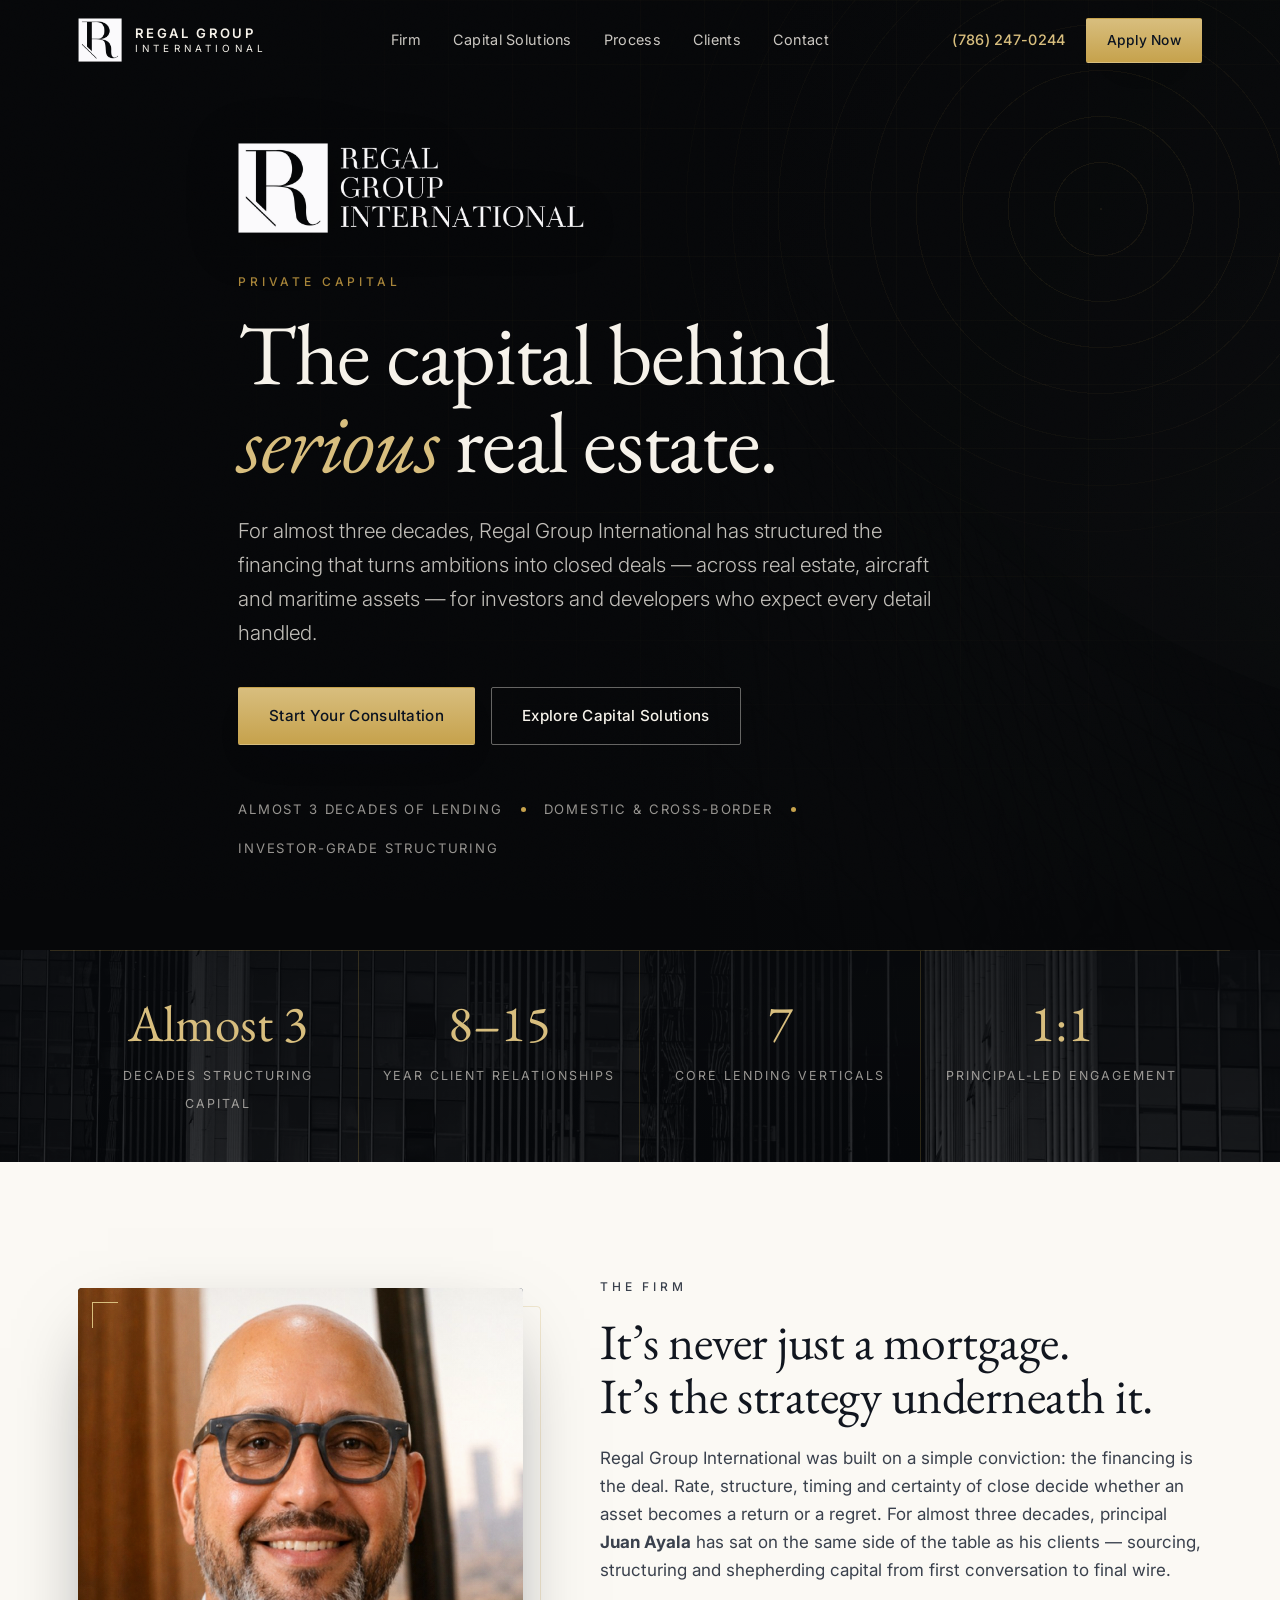
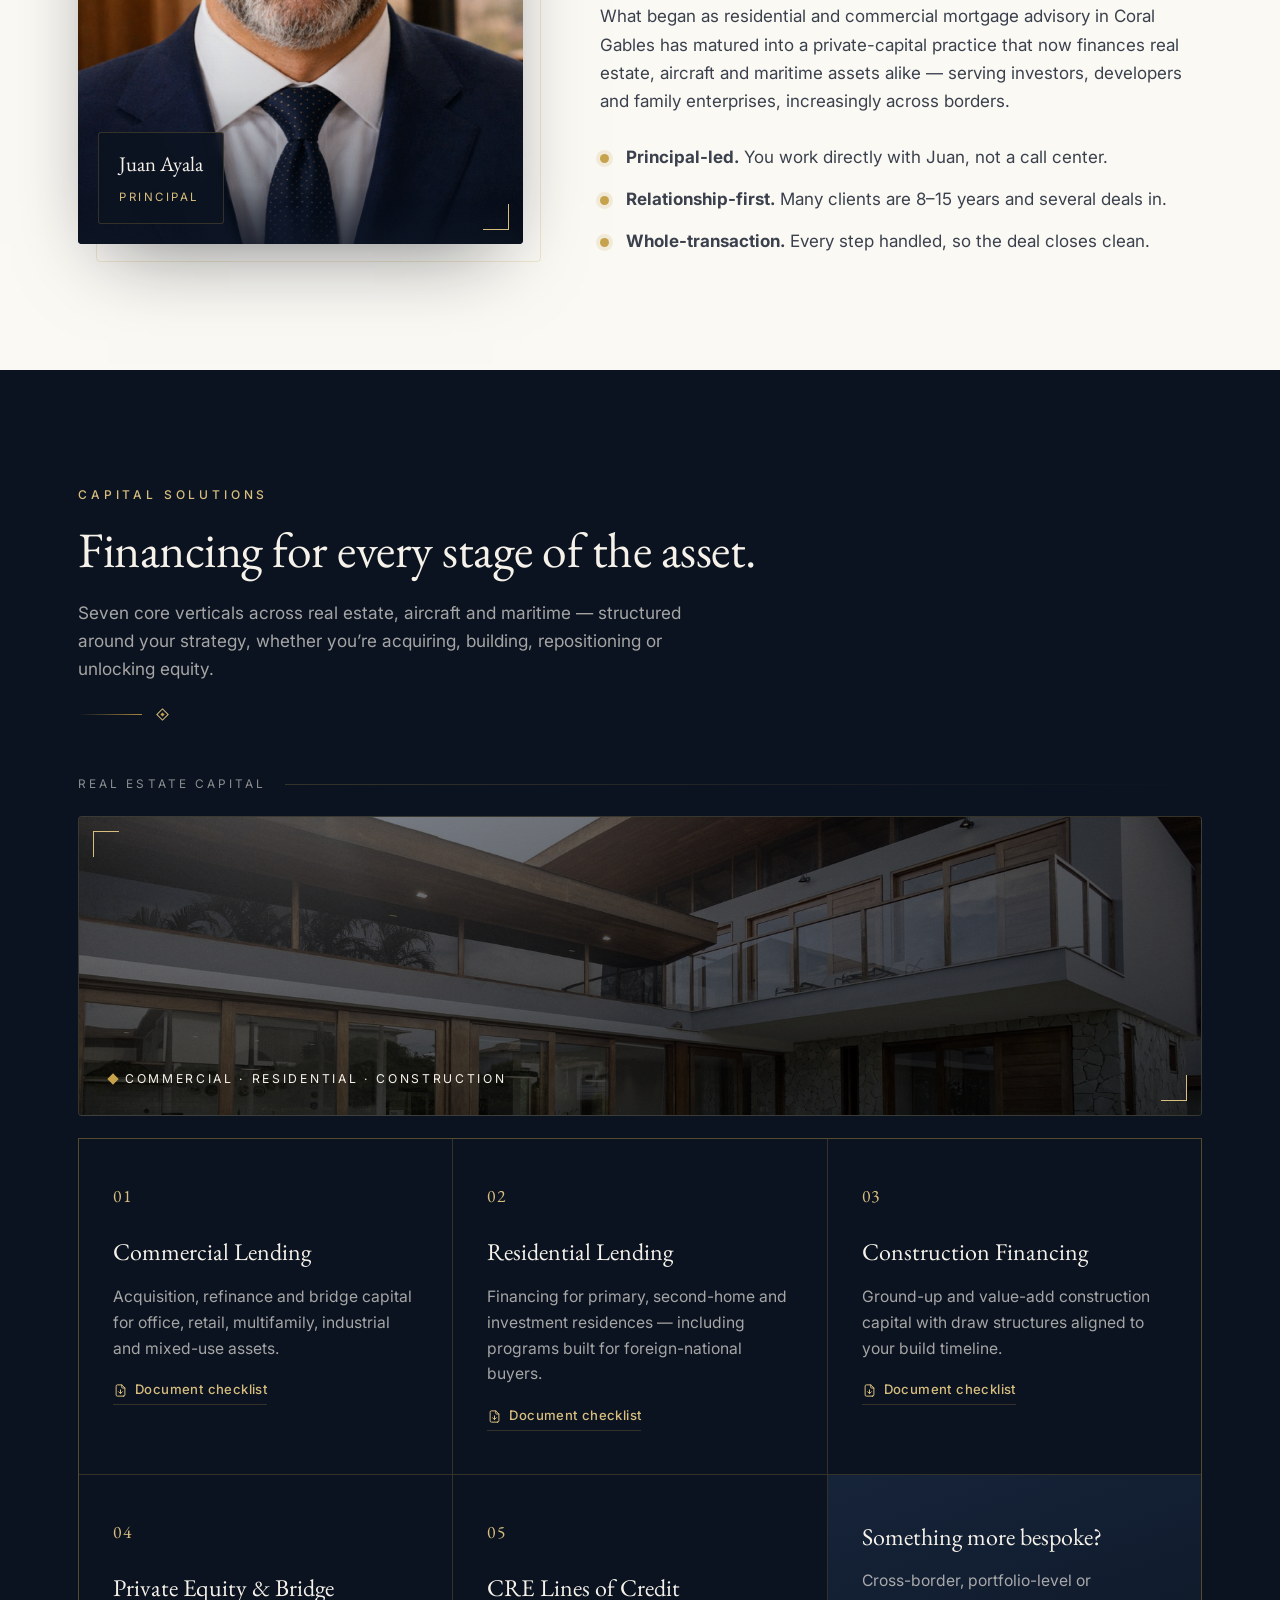
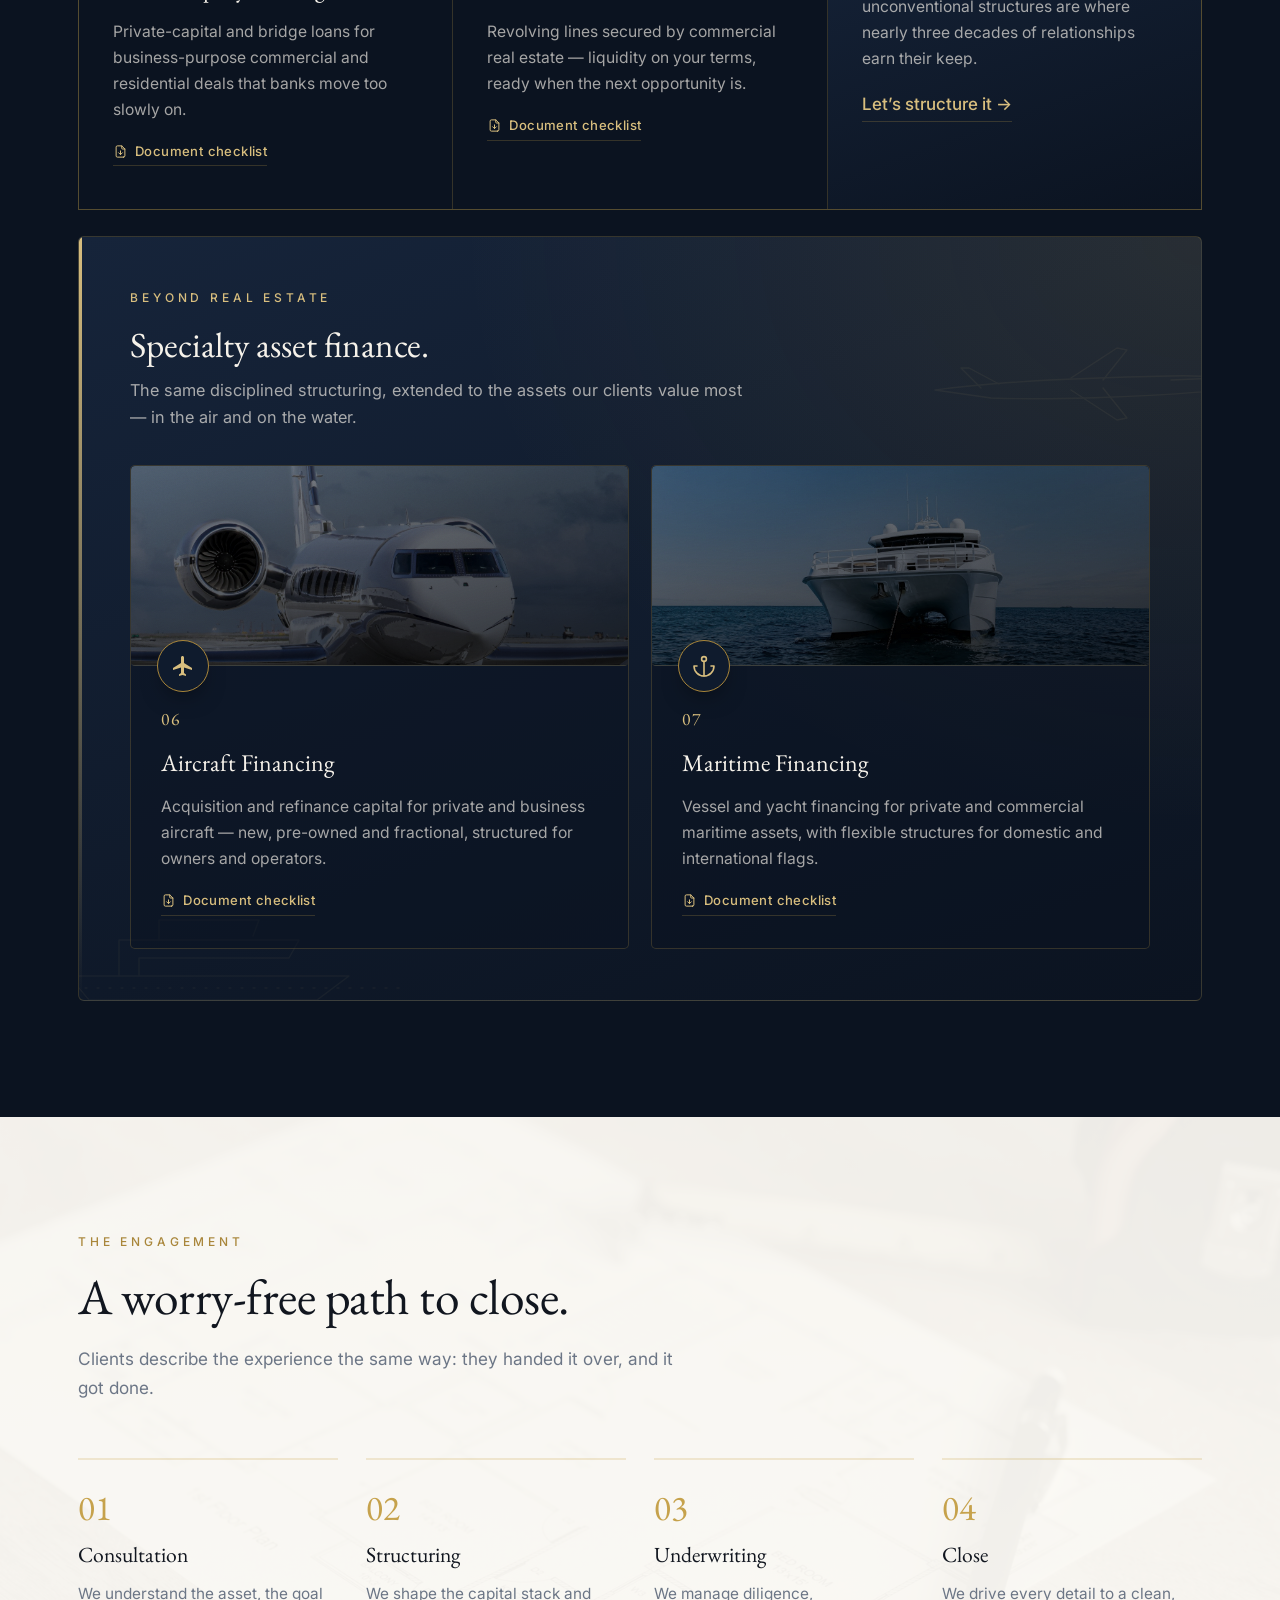
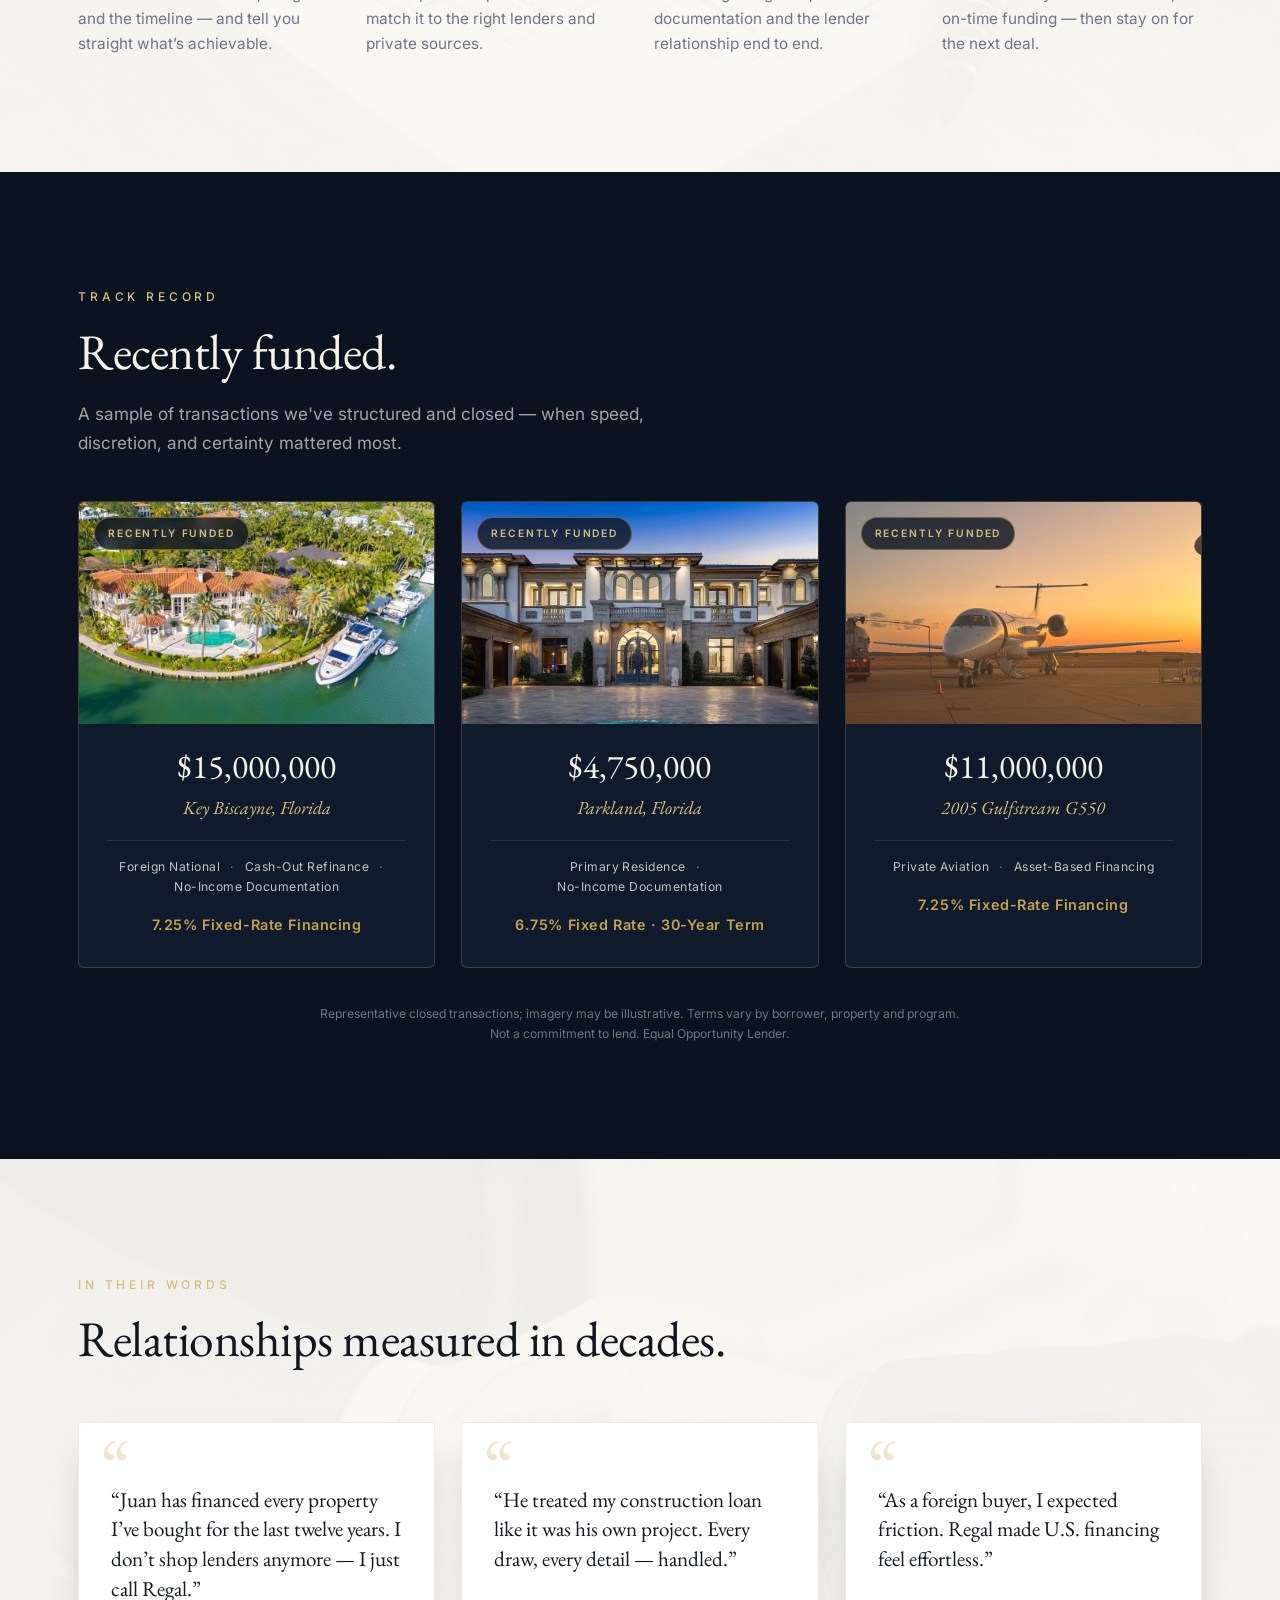
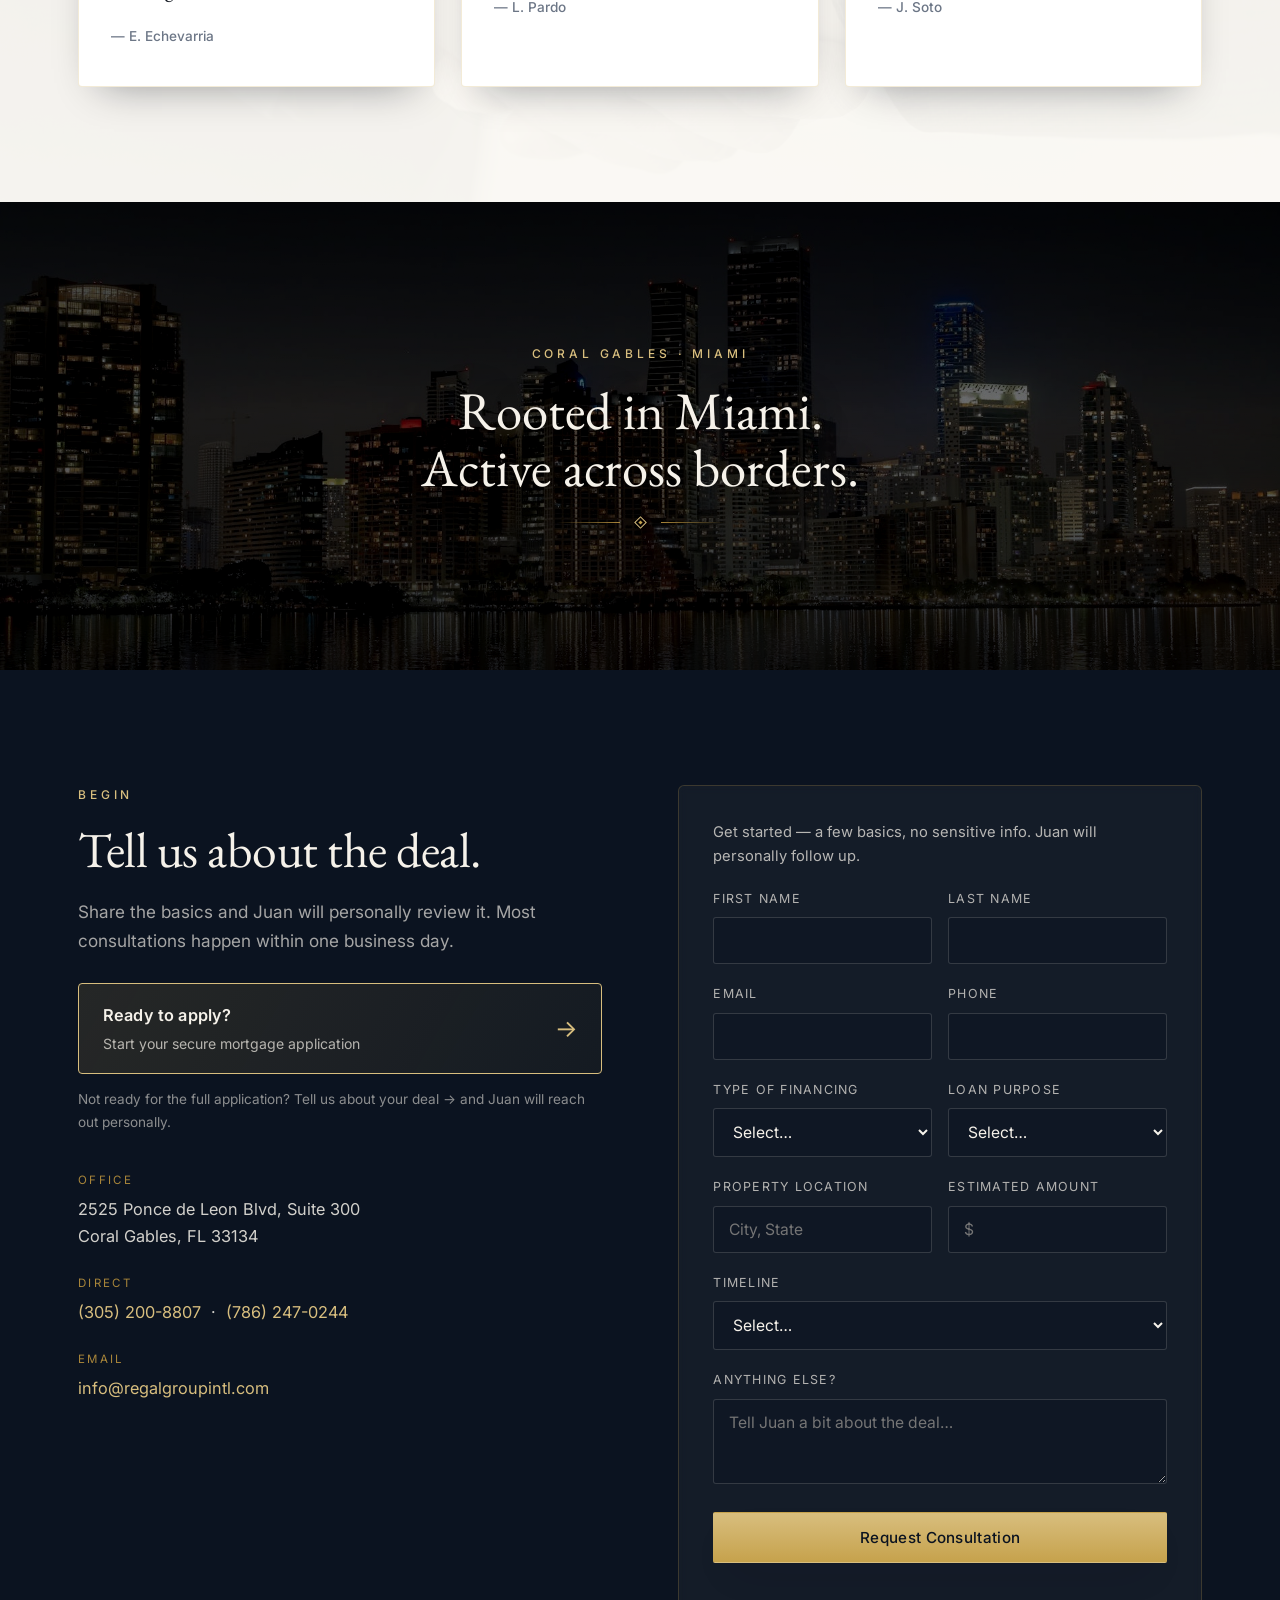
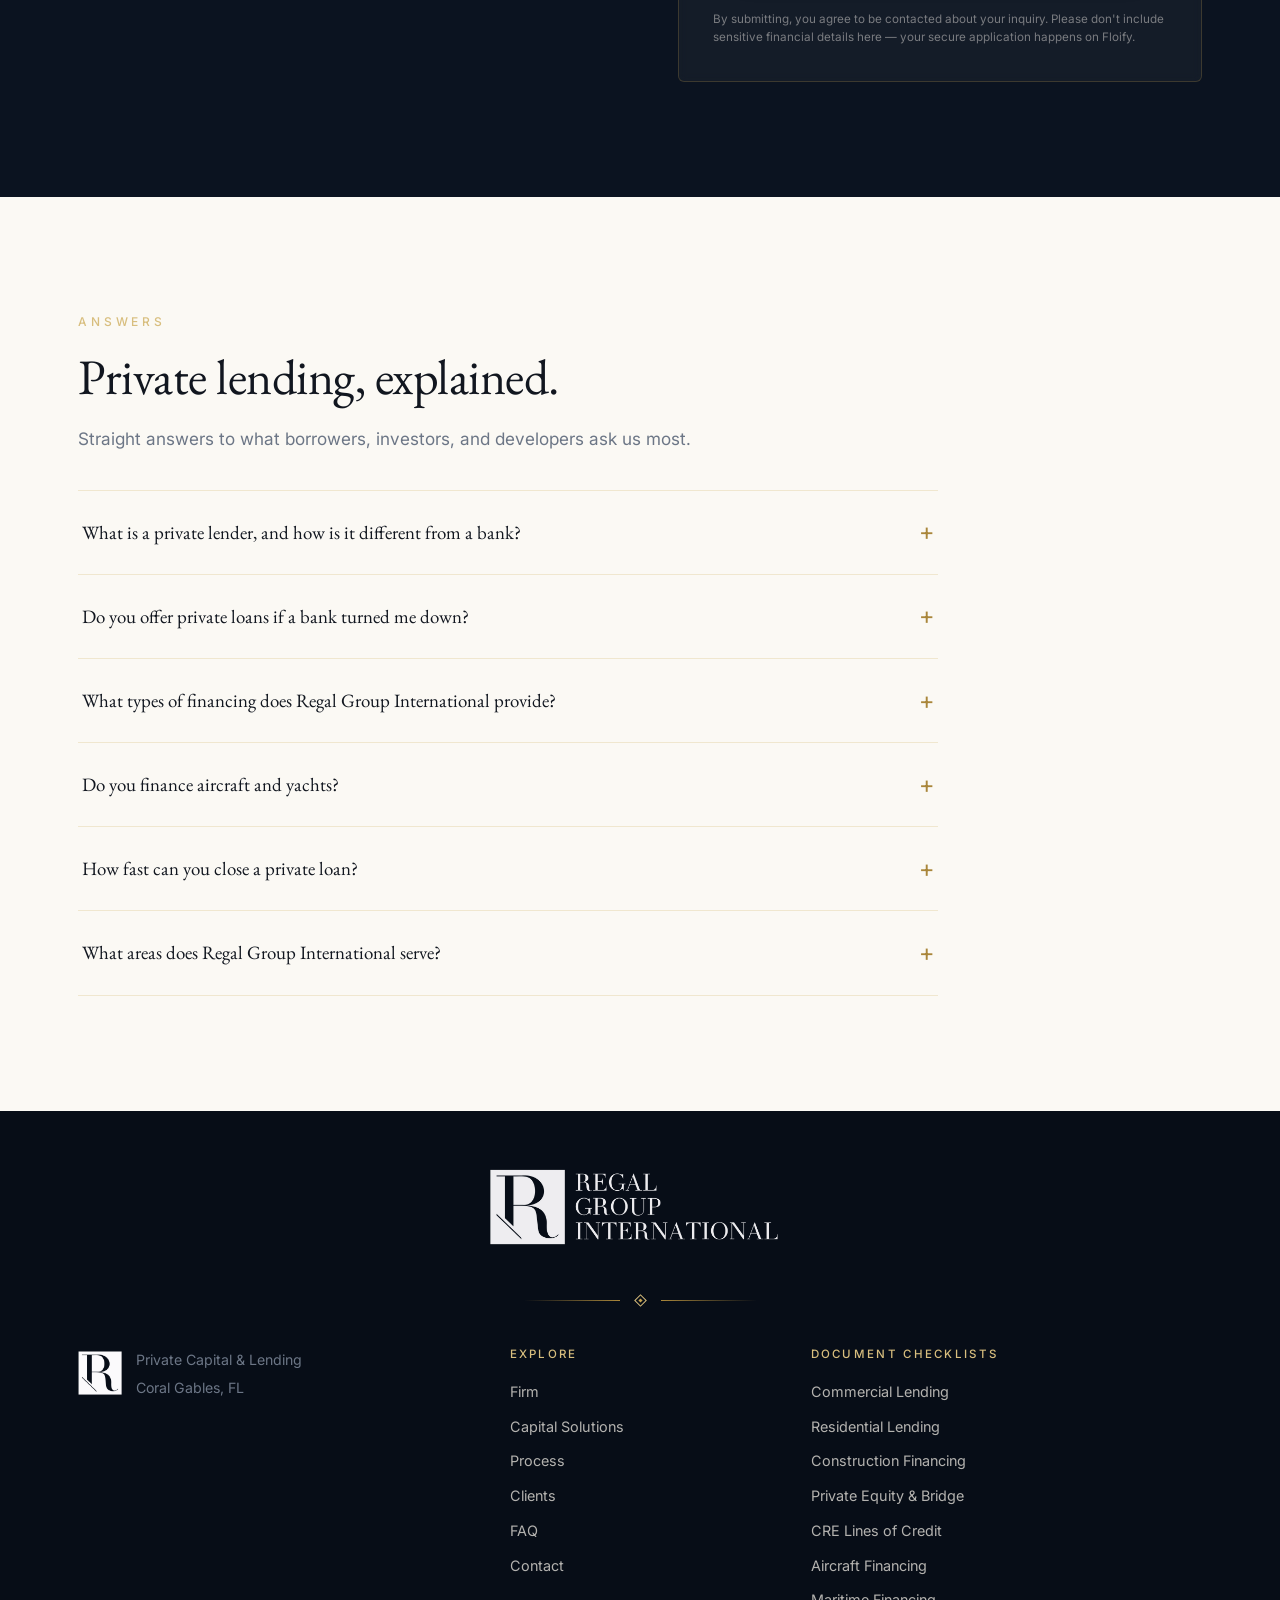
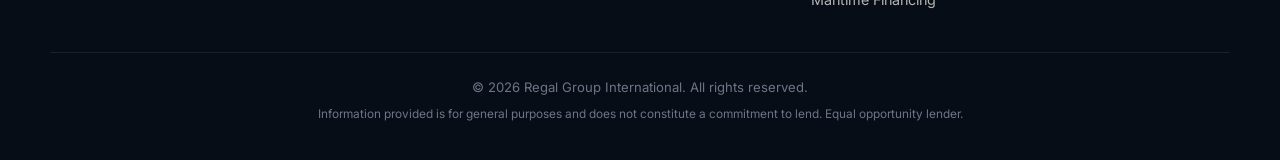
==== commit 99eda258: "Add Recent Transactions section, favicon, branded share image - Recent Transactions: 3 deal cards (K" ====
--- a/index.html
+++ b/index.html
@@ -6,6 +6,12 @@
   <title>Regal Group International — Private Capital &amp; Lending</title>
   <meta name="description" content="Regal Group International is a Coral Gables–based private capital and lending firm. Nearly three decades structuring commercial, residential, construction, private-equity, aircraft and maritime financing for serious investors and developers — domestic and cross-border." />
   <meta name="theme-color" content="#0B1320" />
+
+  <!-- Favicons -->
+  <link rel="icon" href="/favicon.ico" sizes="any" />
+  <link rel="icon" type="image/png" sizes="32x32" href="/assets/img/favicon-32.png" />
+  <link rel="icon" type="image/png" sizes="16x16" href="/assets/img/favicon-16.png" />
+  <link rel="apple-touch-icon" href="/assets/img/apple-touch-icon.png" />
 
   <!-- Meta Pixel — paste your numeric Pixel ID below (replace __REPLACE_WITH_PIXEL_ID__ in both spots). Stays dormant until a real ID is set. -->
   <script>
@@ -37,11 +43,14 @@
   <meta property="og:title" content="Regal Group International — Private Capital &amp; Lending" />
   <meta property="og:description" content="Nearly three decades structuring private capital — across real estate, aircraft and maritime. Commercial, residential, construction, private-equity and bridge solutions." />
   <meta property="og:url" content="https://regalgroupintl.com/" />
-  <meta property="og:image" content="https://regalgroupintl.com/assets/img/regal-logo.png" />
+  <meta property="og:image" content="https://regalgroupintl.com/assets/img/og-image.jpg" />
+  <meta property="og:image:width" content="1200" />
+  <meta property="og:image:height" content="630" />
+  <meta property="og:image:alt" content="Regal Group International — Private Capital &amp; Lending" />
   <meta name="twitter:card" content="summary_large_image" />
   <meta name="twitter:title" content="Regal Group International — Private Capital &amp; Lending" />
   <meta name="twitter:description" content="Private real estate, aircraft and maritime financing from a Coral Gables firm with nearly three decades structuring capital banks can't." />
-  <meta name="twitter:image" content="https://regalgroupintl.com/assets/img/regal-logo.png" />
+  <meta name="twitter:image" content="https://regalgroupintl.com/assets/img/og-image.jpg" />
 
   <!-- Structured data: the firm (helps Google + AI assistants understand who Regal is) -->
   <script type="application/ld+json">
@@ -142,7 +151,7 @@
   <link rel="preconnect" href="https://fonts.googleapis.com" />
   <link rel="preconnect" href="https://fonts.gstatic.com" crossorigin />
   <link href="https://fonts.googleapis.com/css2?family=EB+Garamond:ital,wght@0,400;0,500;0,600;0,700;1,400;1,500&family=Inter:wght@300;400;500;600&display=swap" rel="stylesheet" />
-  <link rel="stylesheet" href="assets/css/styles.css?v=20260611c" />
+  <link rel="stylesheet" href="assets/css/styles.css?v=20260611d" />
   <link rel="stylesheet" href="assets/css/graphics.css?v=20260611" />
 </head>
 <body class="grain">
@@ -441,6 +450,66 @@
     </div>
   </section>
 
+  <!-- ============ RECENT TRANSACTIONS ============ -->
+  <section class="transactions section section--dark" id="transactions" aria-label="Recent transactions">
+    <div class="container">
+      <div class="tx__head reveal">
+        <p class="eyebrow eyebrow--gold">Track Record</p>
+        <h2 class="section__title">Recently funded.</h2>
+        <p class="section__intro">A sample of transactions we've structured and closed — when speed, discretion, and certainty mattered most.</p>
+      </div>
+      <div class="tx__grid">
+        <article class="tx-card reveal">
+          <div class="tx-card__media">
+            <img src="/assets/img/tx-keybiscayne.jpg" alt="Waterfront estate in Key Biscayne, Florida" loading="lazy" />
+            <span class="tx-card__badge">Recently Funded</span>
+          </div>
+          <div class="tx-card__body">
+            <p class="tx-card__amount">$15,000,000</p>
+            <p class="tx-card__loc">Key Biscayne, Florida</p>
+            <ul class="tx-card__tags">
+              <li>Foreign National</li>
+              <li>Cash-Out Refinance</li>
+              <li>No-Income Documentation</li>
+            </ul>
+            <p class="tx-card__terms">7.25% Fixed-Rate Financing</p>
+          </div>
+        </article>
+        <article class="tx-card reveal">
+          <div class="tx-card__media">
+            <img src="/assets/img/tx-parkland.jpg" alt="Luxury residence in Parkland, Florida" loading="lazy" />
+            <span class="tx-card__badge">Recently Funded</span>
+          </div>
+          <div class="tx-card__body">
+            <p class="tx-card__amount">$4,750,000</p>
+            <p class="tx-card__loc">Parkland, Florida</p>
+            <ul class="tx-card__tags">
+              <li>Primary Residence</li>
+              <li>No-Income Documentation</li>
+            </ul>
+            <p class="tx-card__terms">6.75% Fixed Rate &middot; 30-Year Term</p>
+          </div>
+        </article>
+        <article class="tx-card reveal">
+          <div class="tx-card__media">
+            <img src="/assets/img/tx-gulfstream.jpg" alt="Private business jet on the tarmac at sunset" loading="lazy" />
+            <span class="tx-card__badge">Recently Funded</span>
+          </div>
+          <div class="tx-card__body">
+            <p class="tx-card__amount">$11,000,000</p>
+            <p class="tx-card__loc">2005 Gulfstream G550</p>
+            <ul class="tx-card__tags">
+              <li>Private Aviation</li>
+              <li>Asset-Based Financing</li>
+            </ul>
+            <p class="tx-card__terms">7.25% Fixed-Rate Financing</p>
+          </div>
+        </article>
+      </div>
+      <p class="tx__note">Representative closed transactions; imagery may be illustrative. Terms vary by borrower, property and program. Not a commitment to lend. Equal Opportunity Lender.</p>
+    </div>
+  </section>
+
   <!-- ============ CLIENTS / TESTIMONIALS ============ -->
   <section class="clients section section--muted has-secbg" id="clients">
     <div class="secbg secbg--light" aria-hidden="true" style="--img:url('/assets/img/clients-bg.jpg')"><div class="secbg__img"></div></div>
--- a/assets/css/styles.css
+++ b/assets/css/styles.css
@@ -535,6 +535,45 @@
 .field select option { color: #11161f; }
 .form__note { margin: 16px 0 0; font-size: 0.9rem; color: var(--gold-soft); min-height: 1.2em; }
 
+/* ---------- Recent Transactions ---------- */
+.tx__head { max-width: 680px; margin: 0 0 44px; }
+.tx__grid { display: grid; grid-template-columns: repeat(3, 1fr); gap: 26px; }
+.tx-card {
+  background: var(--navy-800);
+  border: 1px solid rgba(198,162,76,0.25);
+  border-radius: 6px; overflow: hidden;
+  display: flex; flex-direction: column;
+  transition: transform 0.4s var(--ease), border-color 0.4s var(--ease), box-shadow 0.4s var(--ease);
+}
+.tx-card:hover { transform: translateY(-5px); border-color: var(--gold-soft); box-shadow: 0 24px 50px rgba(0,0,0,0.42); }
+.tx-card__media { position: relative; aspect-ratio: 16 / 10; overflow: hidden; }
+.tx-card__media img { width: 100%; height: 100%; object-fit: cover; display: block; transition: transform 0.6s var(--ease); }
+.tx-card:hover .tx-card__media img { transform: scale(1.04); }
+.tx-card__badge {
+  position: absolute; top: 15px; left: 15px;
+  background: rgba(11,19,32,0.78); color: var(--gold-soft);
+  font-family: var(--sans); font-size: 0.64rem; font-weight: 600;
+  letter-spacing: 0.18em; text-transform: uppercase;
+  padding: 7px 13px; border: 1px solid rgba(198,162,76,0.45); border-radius: 999px;
+  backdrop-filter: blur(4px);
+}
+.tx-card__body { padding: 26px 28px 30px; text-align: center; }
+.tx-card__amount { font-family: var(--serif); font-size: 2.1rem; color: var(--ivory); margin: 0; line-height: 1; }
+.tx-card__loc { font-family: var(--serif); font-style: italic; font-size: 1.15rem; color: var(--gold-soft); margin: 8px 0 0; }
+.tx-card__tags {
+  display: flex; flex-wrap: wrap; justify-content: center;
+  margin: 18px 0 0; padding: 16px 0 0; list-style: none;
+  border-top: 1px solid rgba(246,242,234,0.10);
+}
+.tx-card__tags li { font-family: var(--sans); font-size: 0.76rem; letter-spacing: 0.04em; color: rgba(246,242,234,0.78); }
+.tx-card__tags li:not(:last-child)::after { content: "·"; margin: 0 10px; color: var(--gold-deep); }
+.tx-card__terms { margin: 16px 0 0; font-family: var(--sans); font-size: 0.9rem; font-weight: 600; letter-spacing: 0.04em; color: var(--gold); }
+.tx__note { margin: 36px auto 0; max-width: 640px; text-align: center; font-size: 0.76rem; color: var(--muted); }
+@media (max-width: 980px) {
+  .tx__grid { grid-template-columns: 1fr; gap: 24px; max-width: 440px; margin: 0 auto; }
+  .tx-card__amount { font-size: 2.4rem; }
+}
+
 /* ---------- FAQ ---------- */
 .faq__head { max-width: 720px; margin: 0 0 36px; }
 .faq__list { max-width: 860px; }
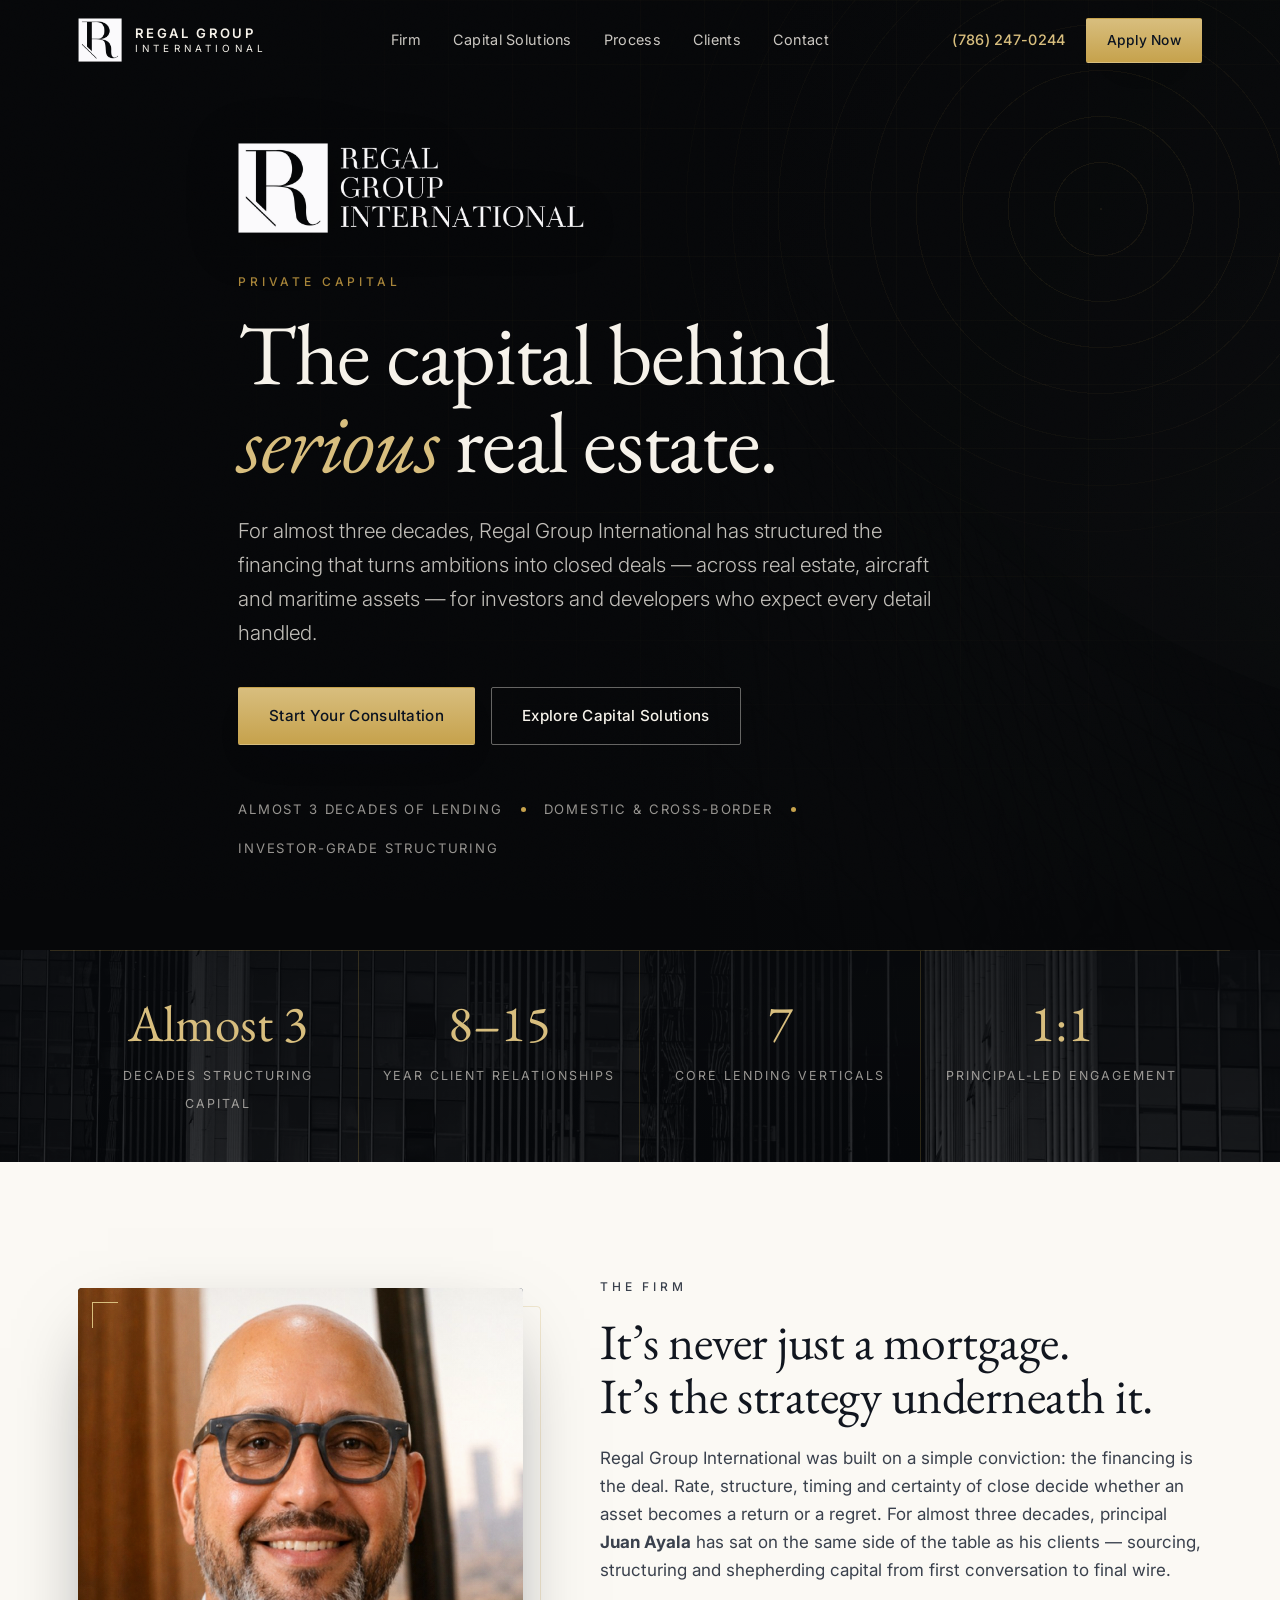
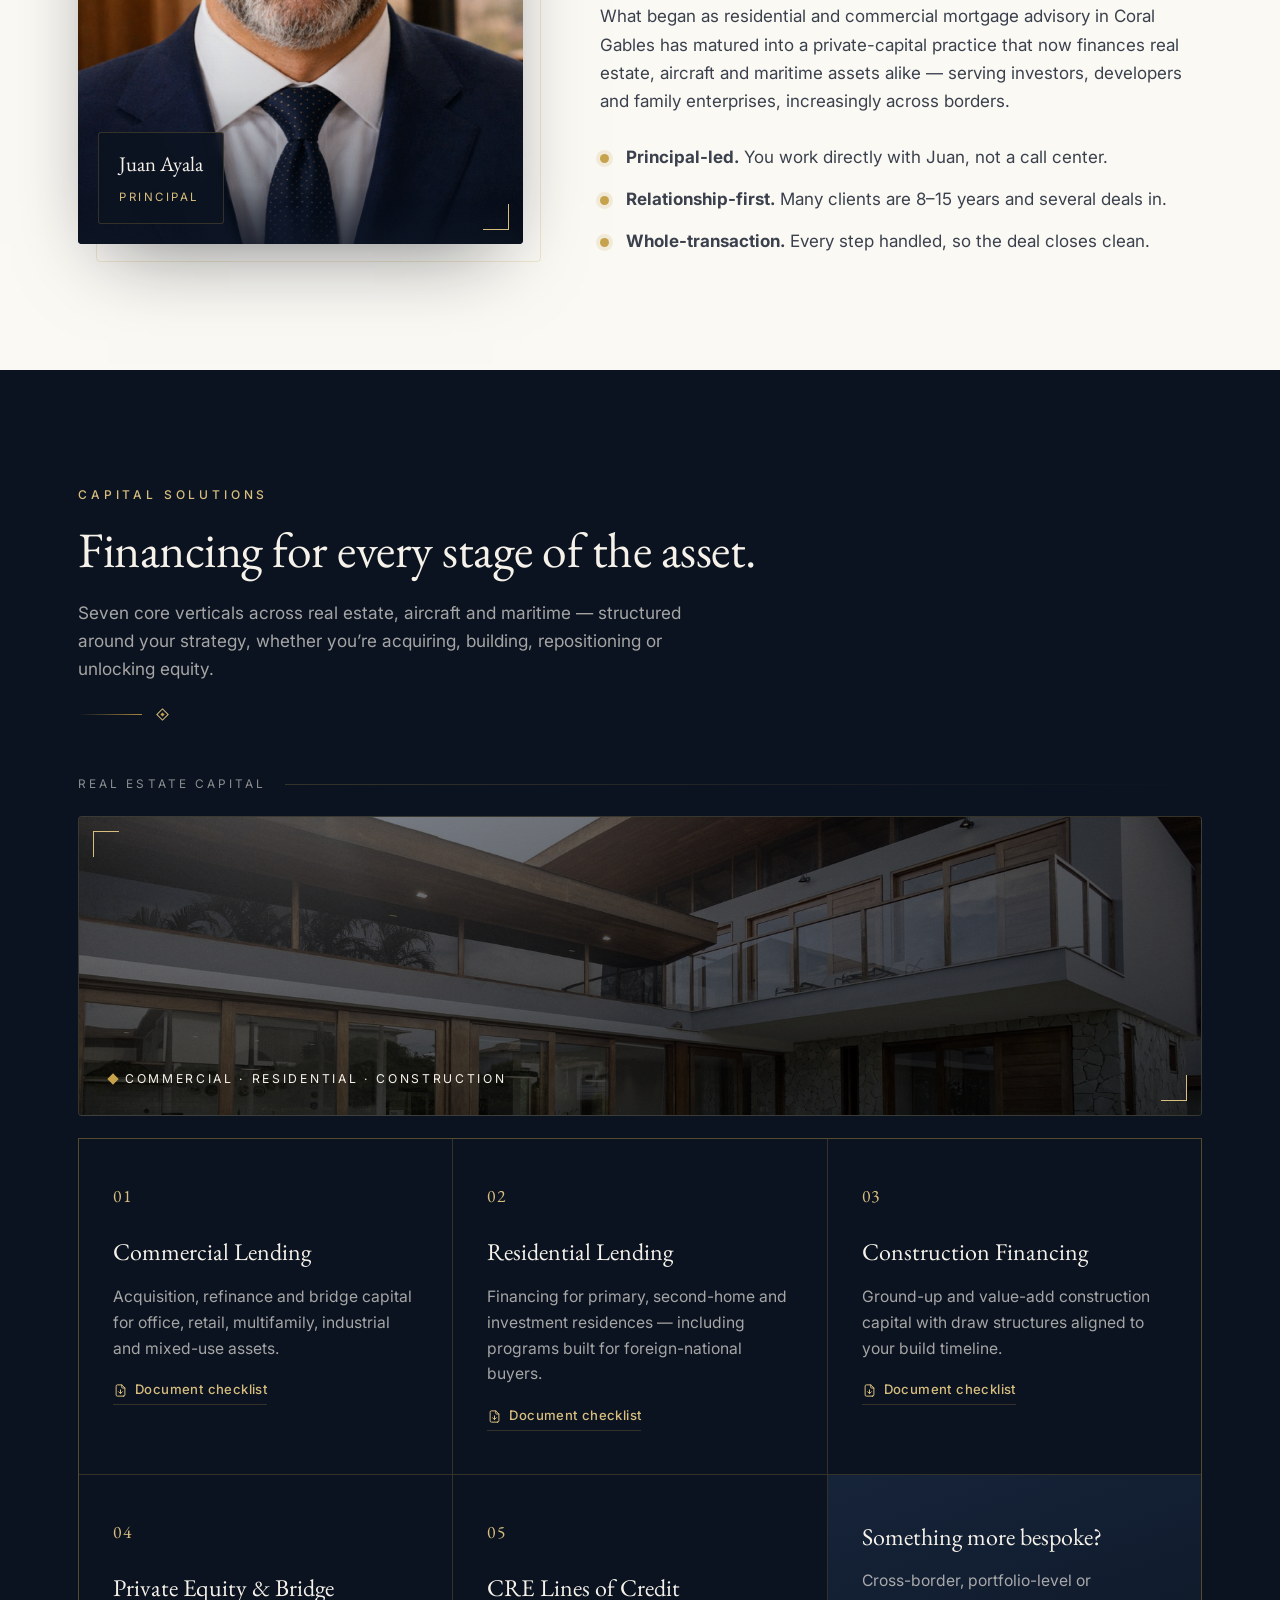
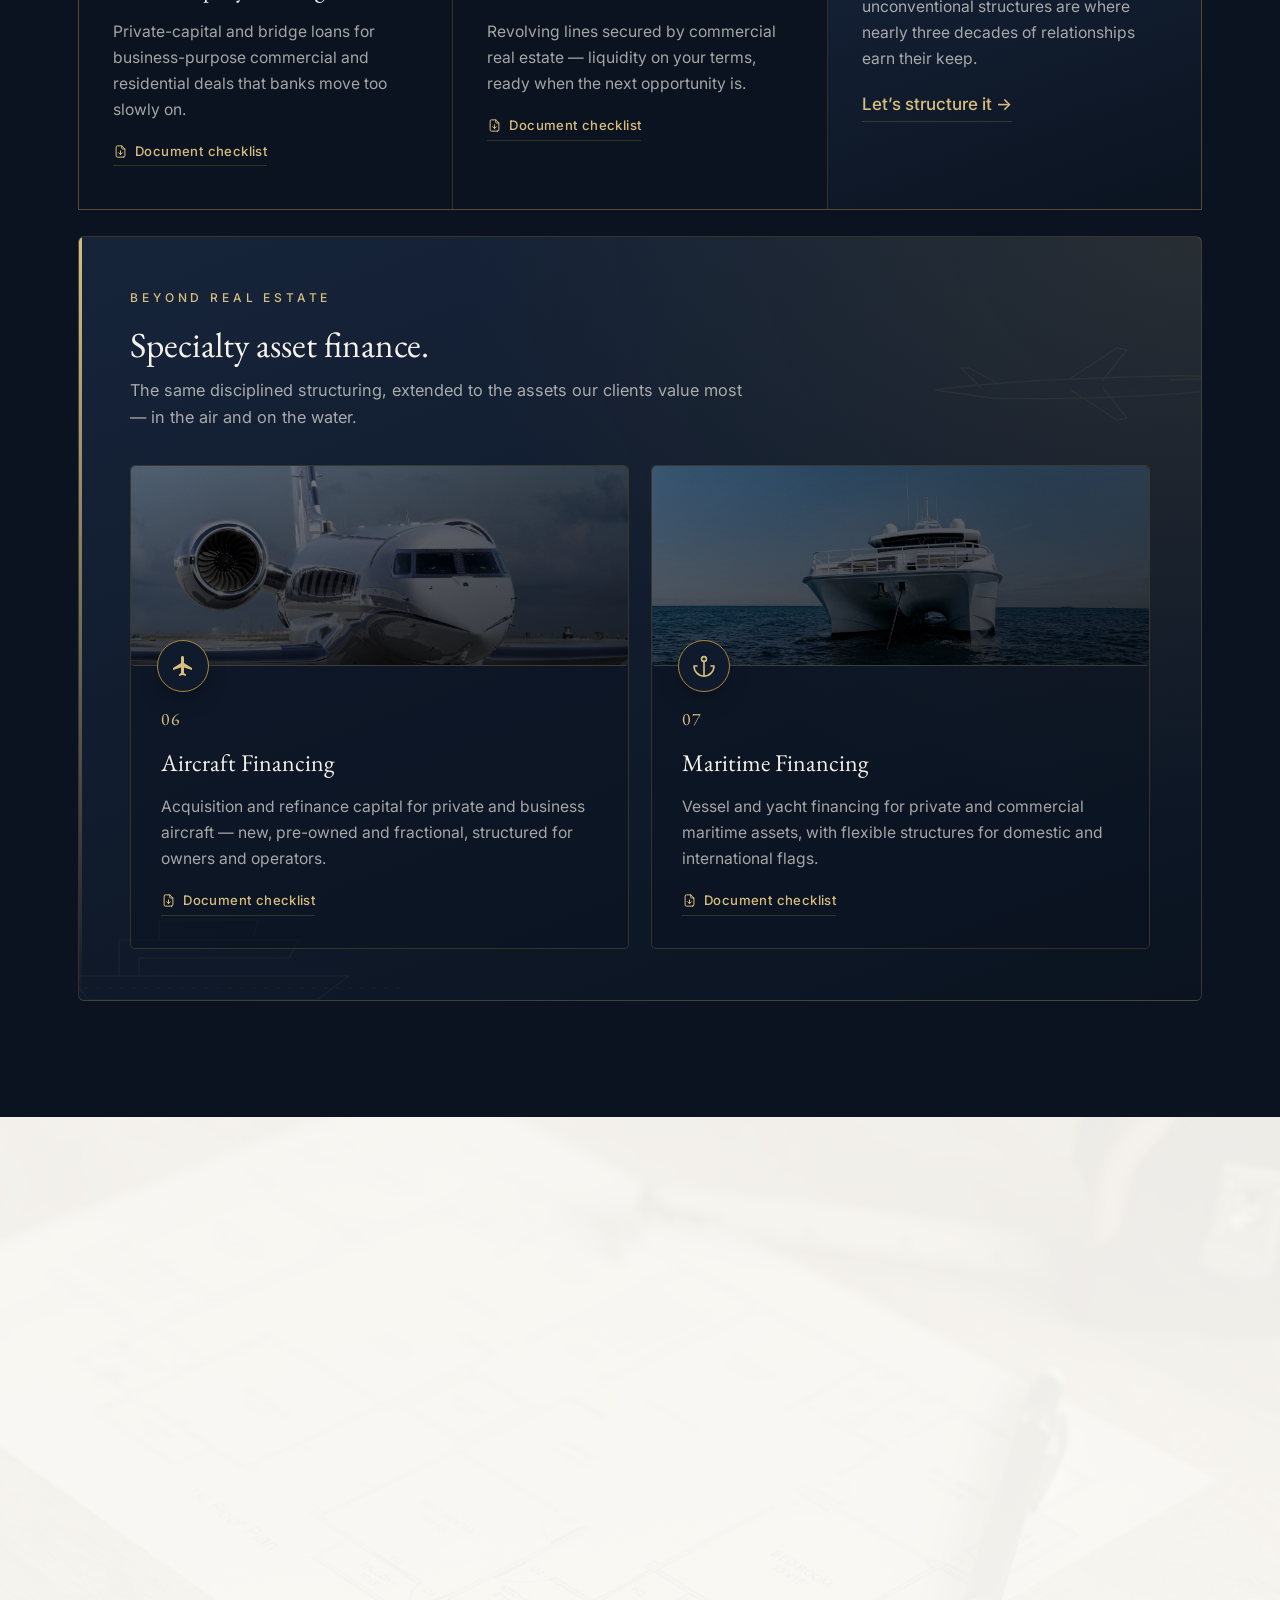
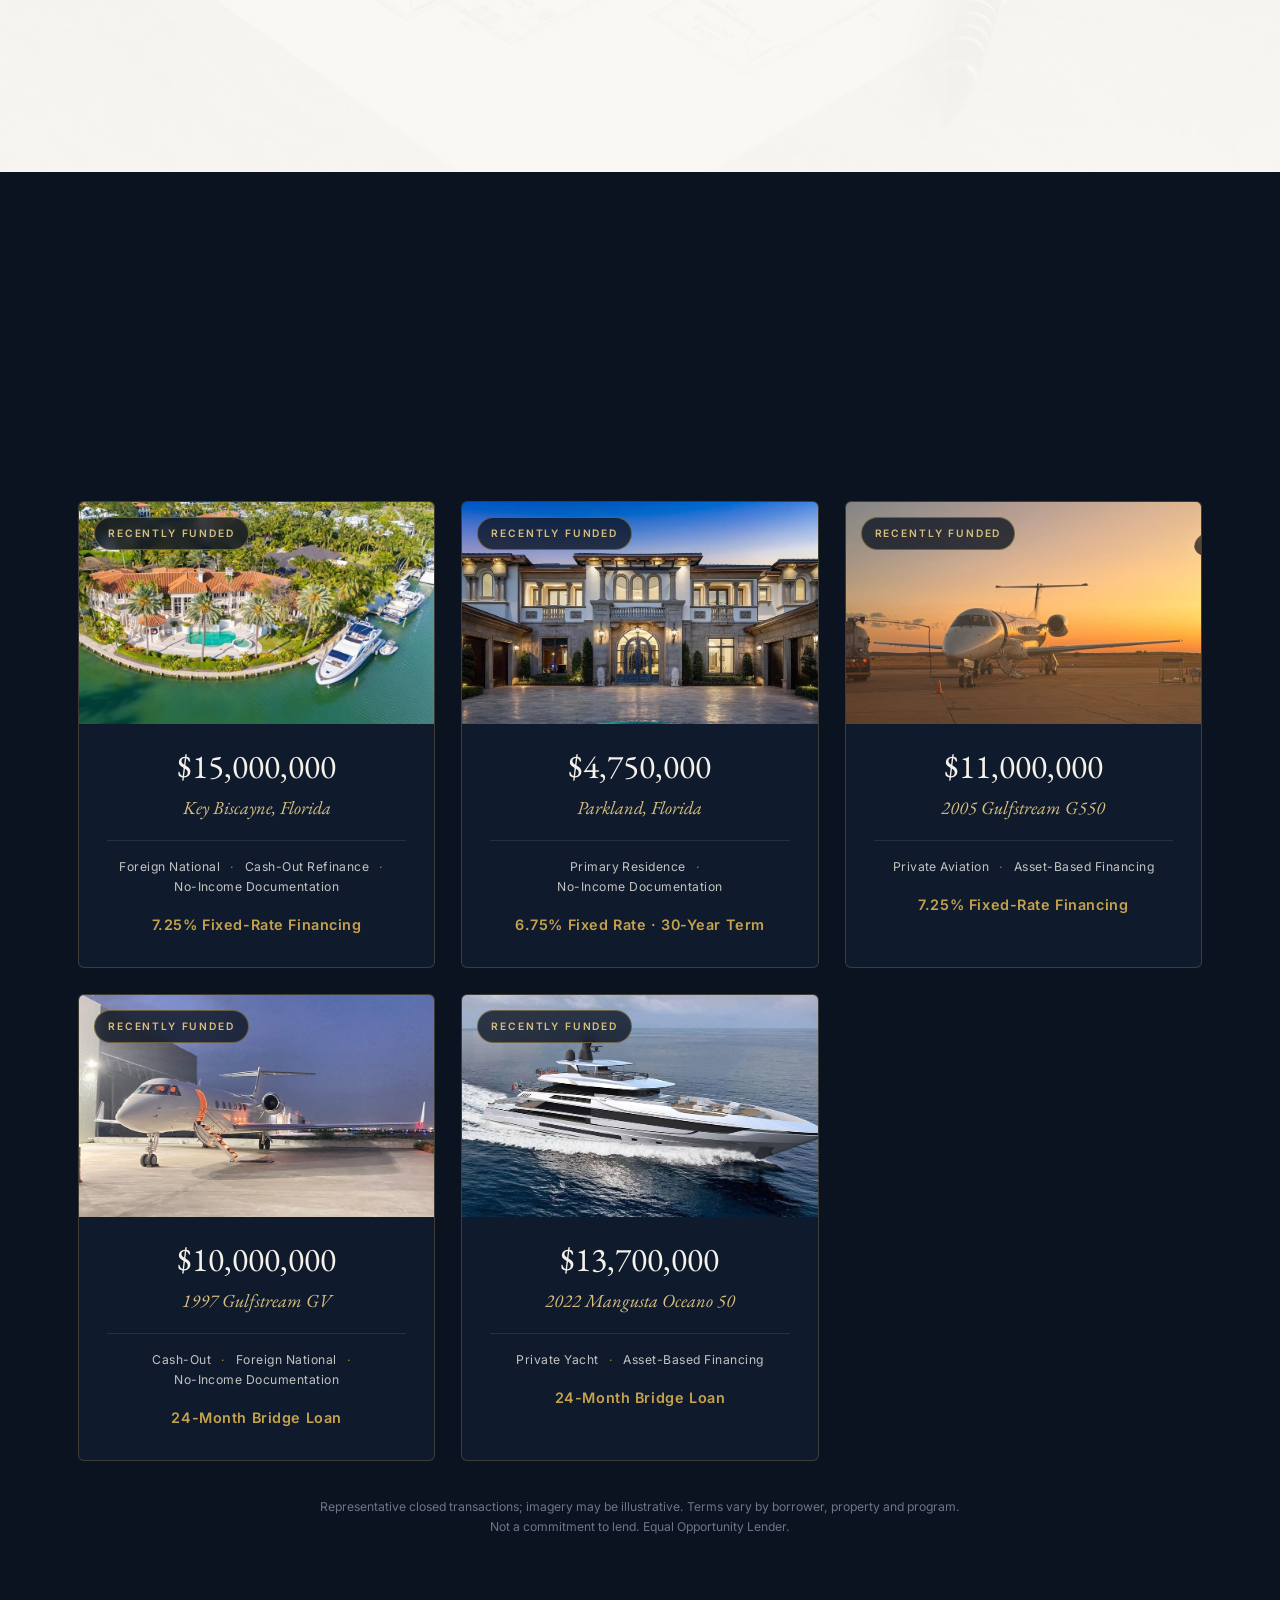
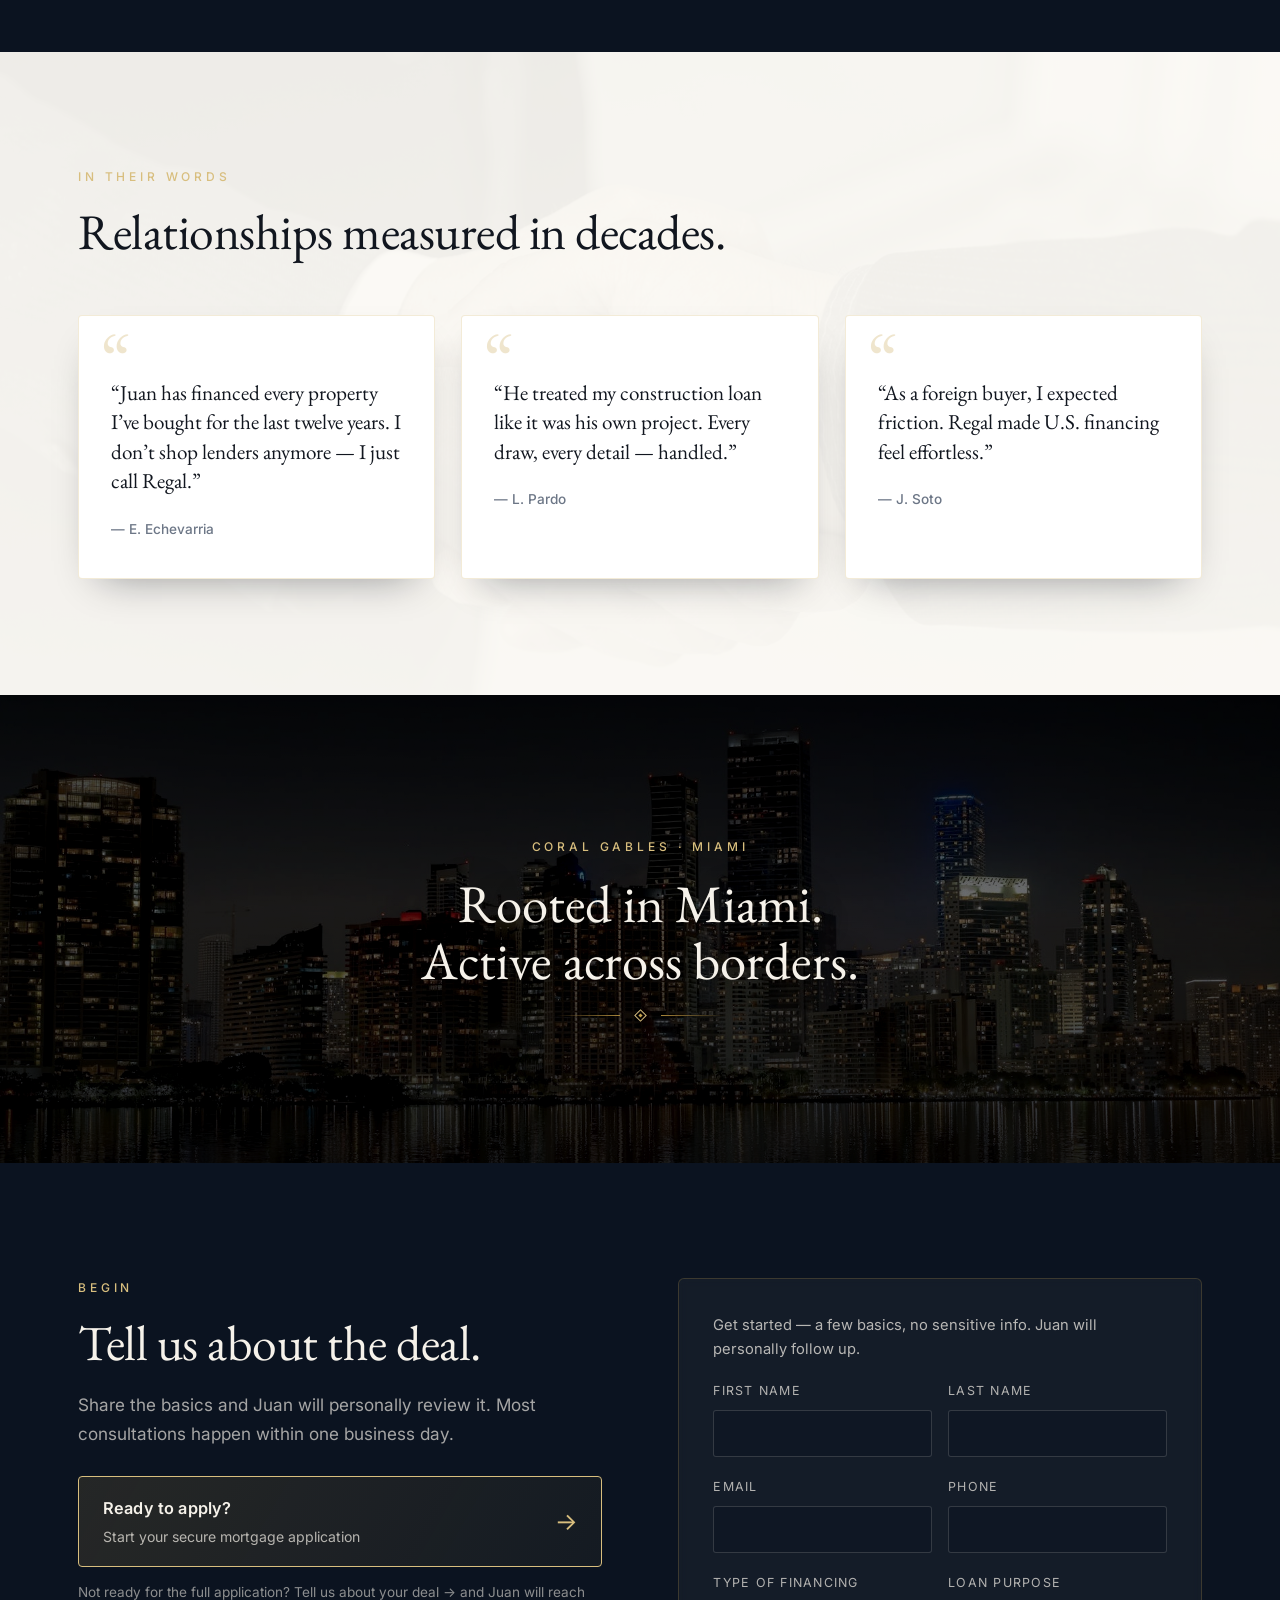
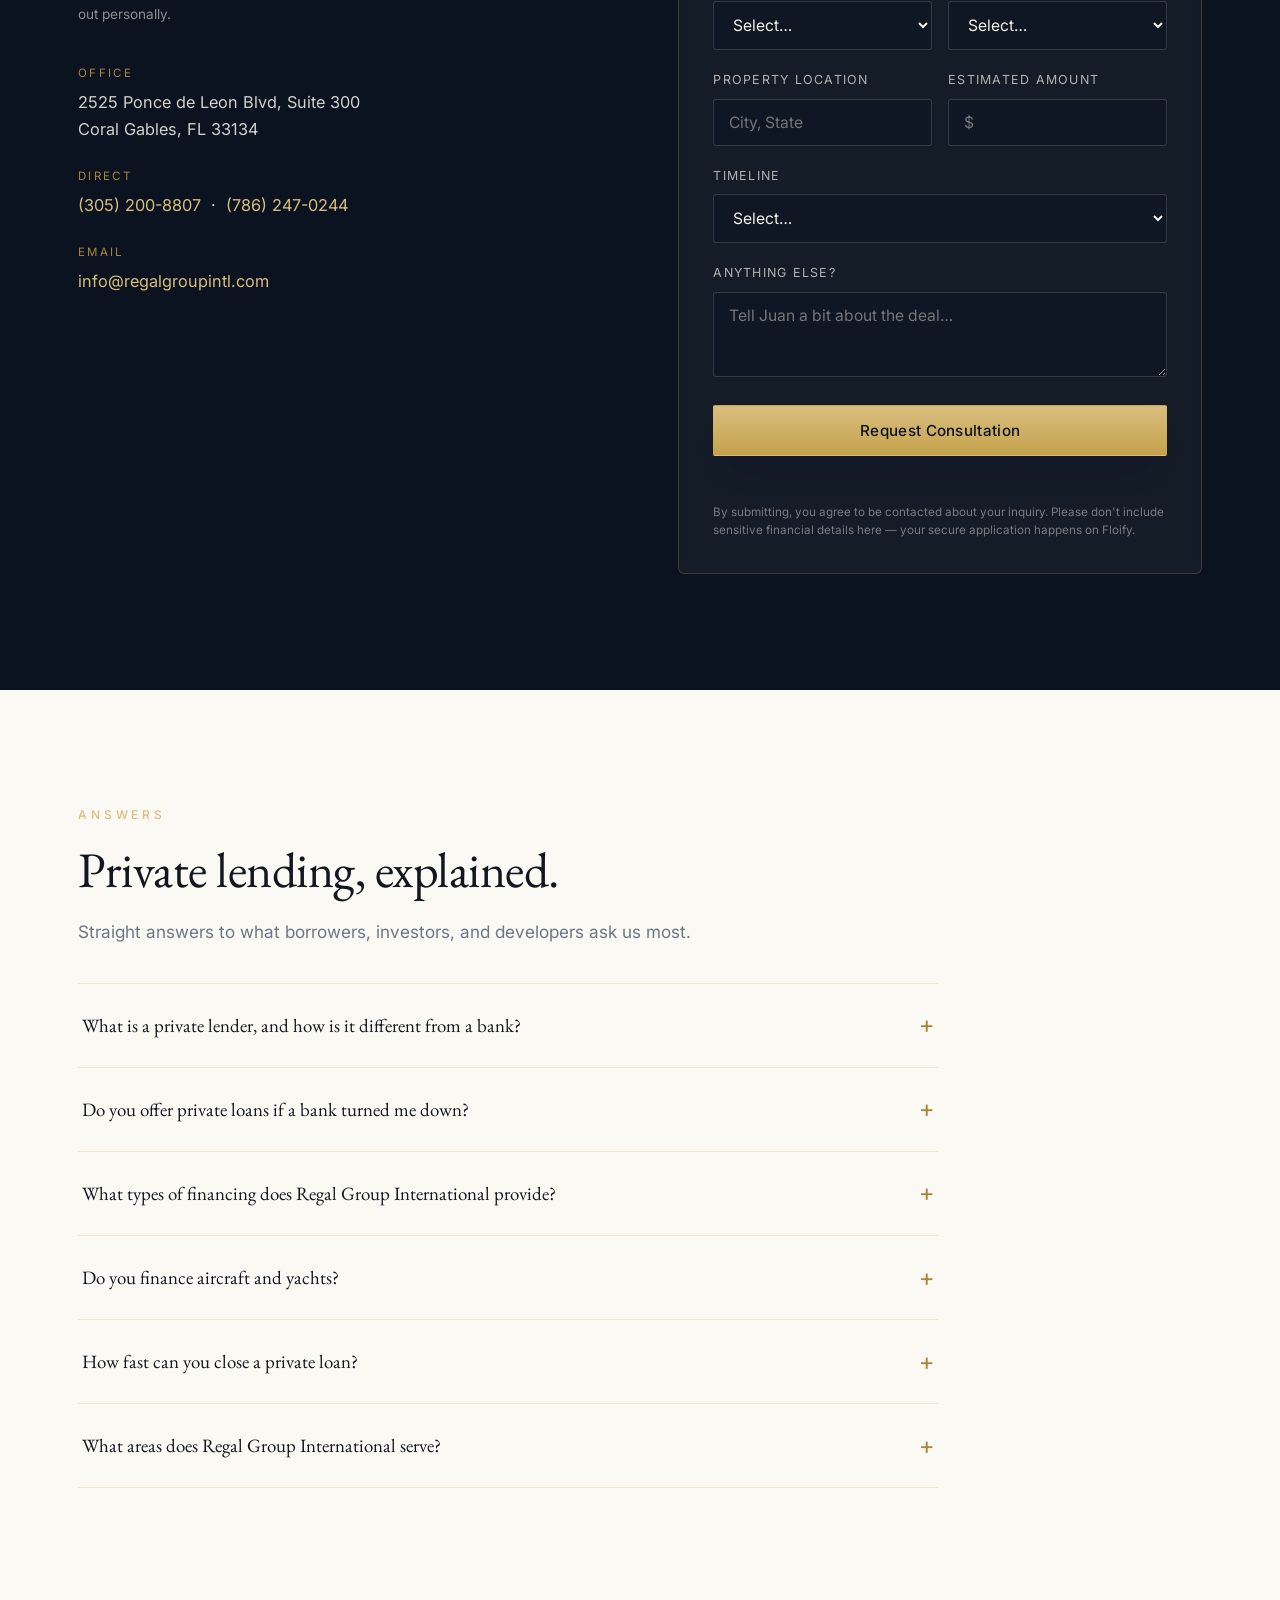
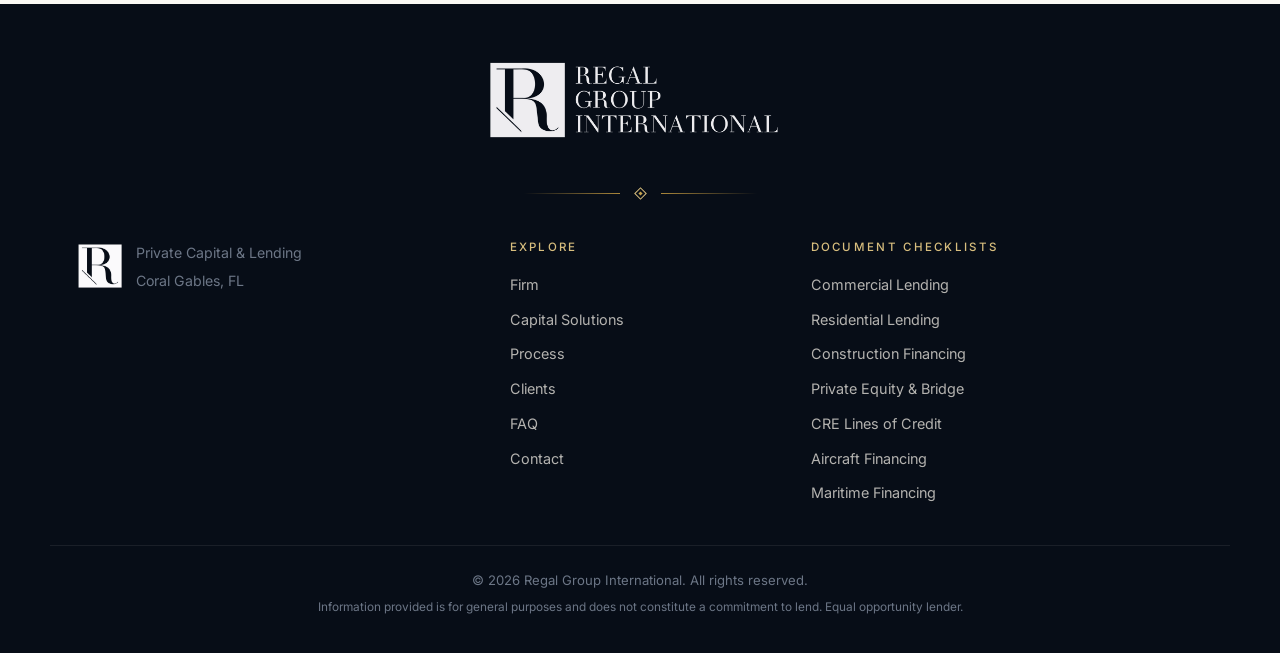
==== commit 00060bca: "Add GV and Mangusta tombstones to Recent Transactions Two more deal cards (1997 Gulfstream GV, 2022 " ====
--- a/index.html
+++ b/index.html
@@ -505,6 +505,37 @@
             <p class="tx-card__terms">7.25% Fixed-Rate Financing</p>
           </div>
         </article>
+        <article class="tx-card reveal">
+          <div class="tx-card__media">
+            <img src="/assets/img/tx-gv.jpg" alt="Private business jet at dusk" loading="lazy" />
+            <span class="tx-card__badge">Recently Funded</span>
+          </div>
+          <div class="tx-card__body">
+            <p class="tx-card__amount">$10,000,000</p>
+            <p class="tx-card__loc">1997 Gulfstream GV</p>
+            <ul class="tx-card__tags">
+              <li>Cash-Out</li>
+              <li>Foreign National</li>
+              <li>No-Income Documentation</li>
+            </ul>
+            <p class="tx-card__terms">24-Month Bridge Loan</p>
+          </div>
+        </article>
+        <article class="tx-card reveal">
+          <div class="tx-card__media">
+            <img src="/assets/img/tx-maverick.jpg" alt="Private motor yacht cruising offshore" loading="lazy" />
+            <span class="tx-card__badge">Recently Funded</span>
+          </div>
+          <div class="tx-card__body">
+            <p class="tx-card__amount">$13,700,000</p>
+            <p class="tx-card__loc">2022 Mangusta Oceano 50</p>
+            <ul class="tx-card__tags">
+              <li>Private Yacht</li>
+              <li>Asset-Based Financing</li>
+            </ul>
+            <p class="tx-card__terms">24-Month Bridge Loan</p>
+          </div>
+        </article>
       </div>
       <p class="tx__note">Representative closed transactions; imagery may be illustrative. Terms vary by borrower, property and program. Not a commitment to lend. Equal Opportunity Lender.</p>
     </div>
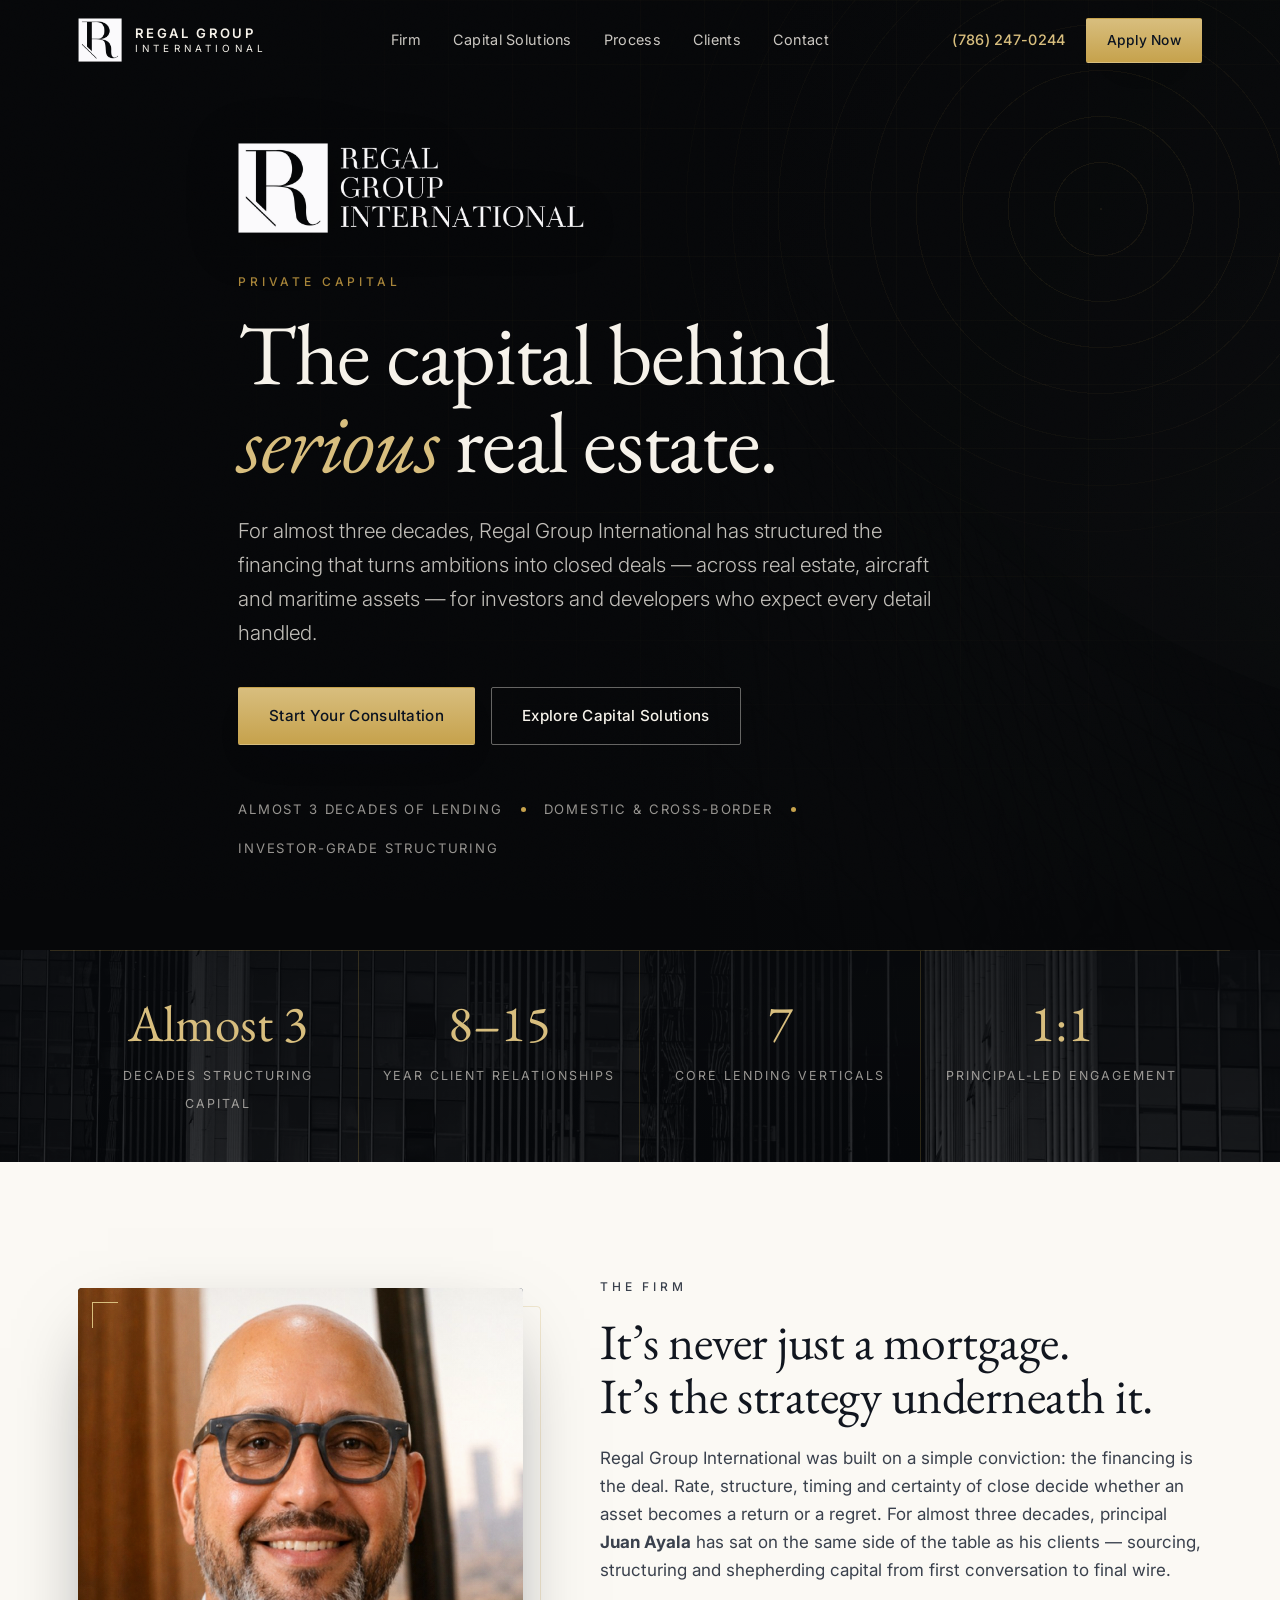
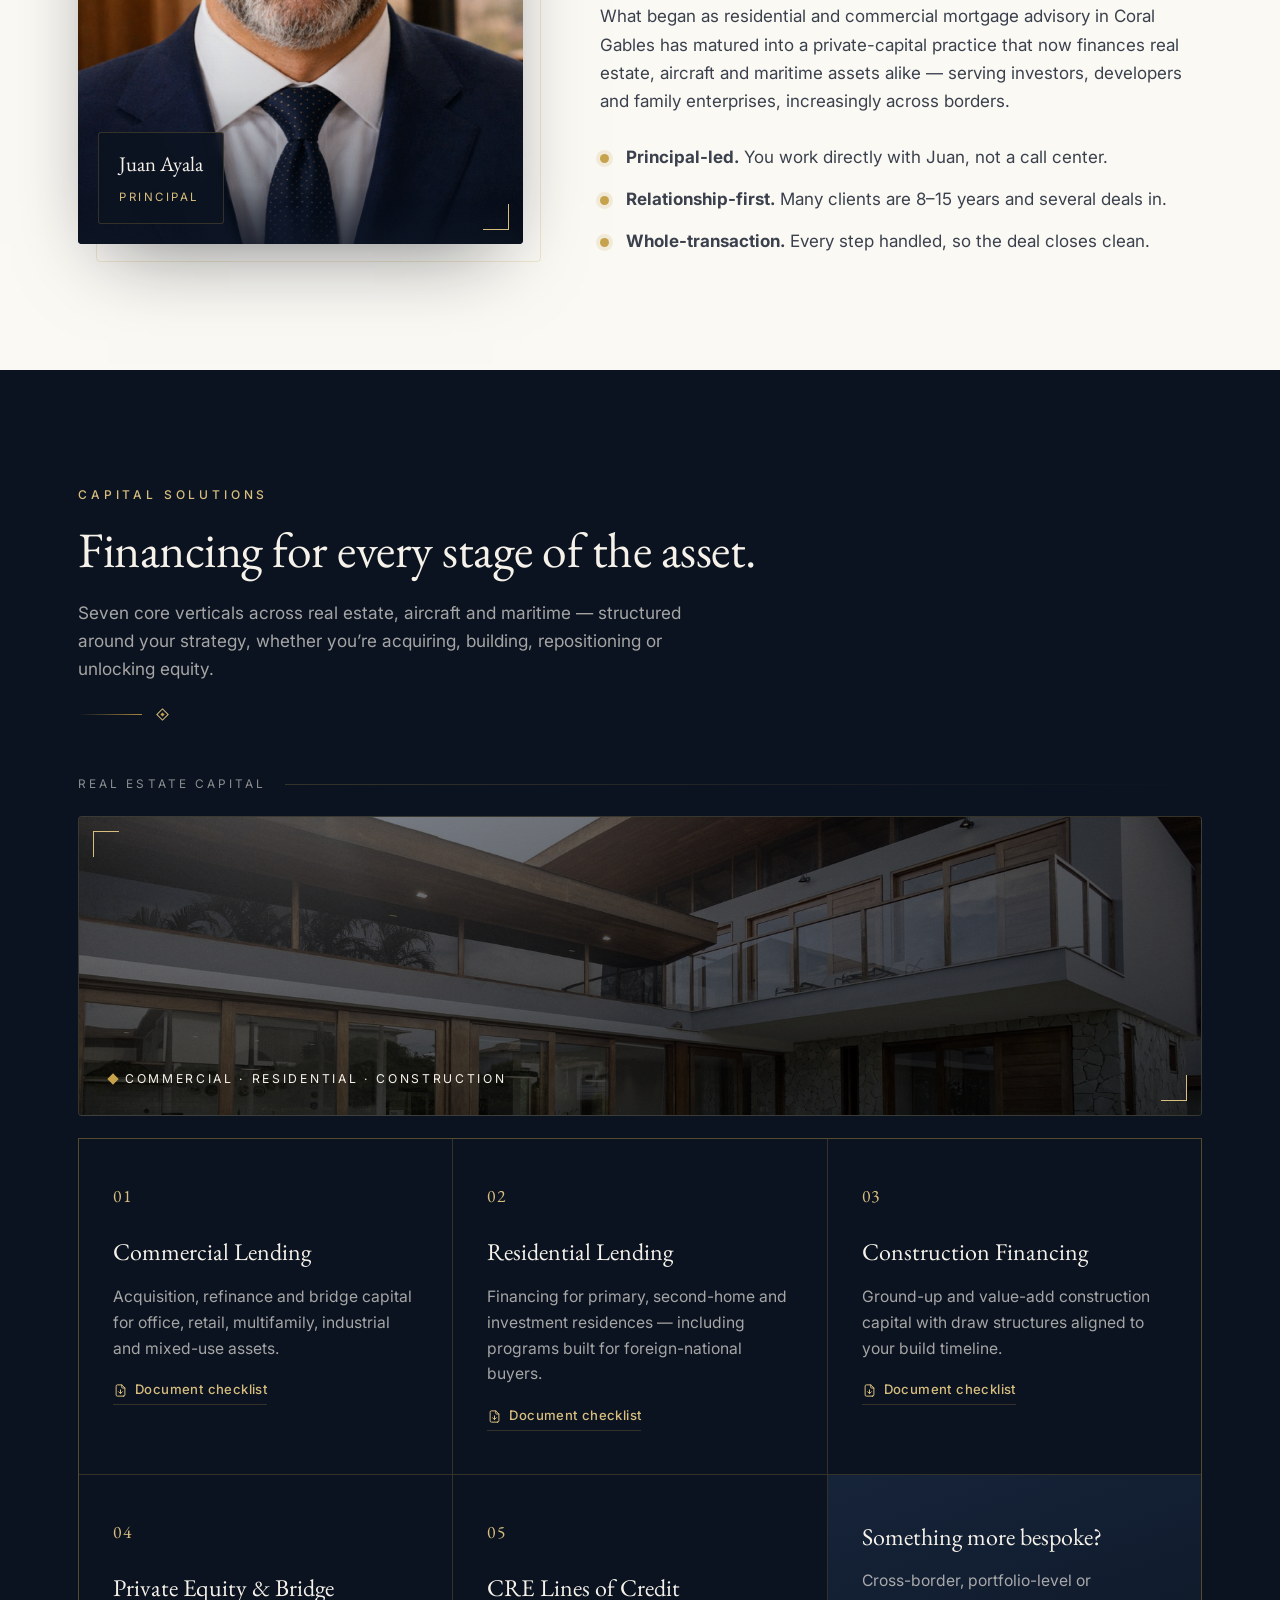
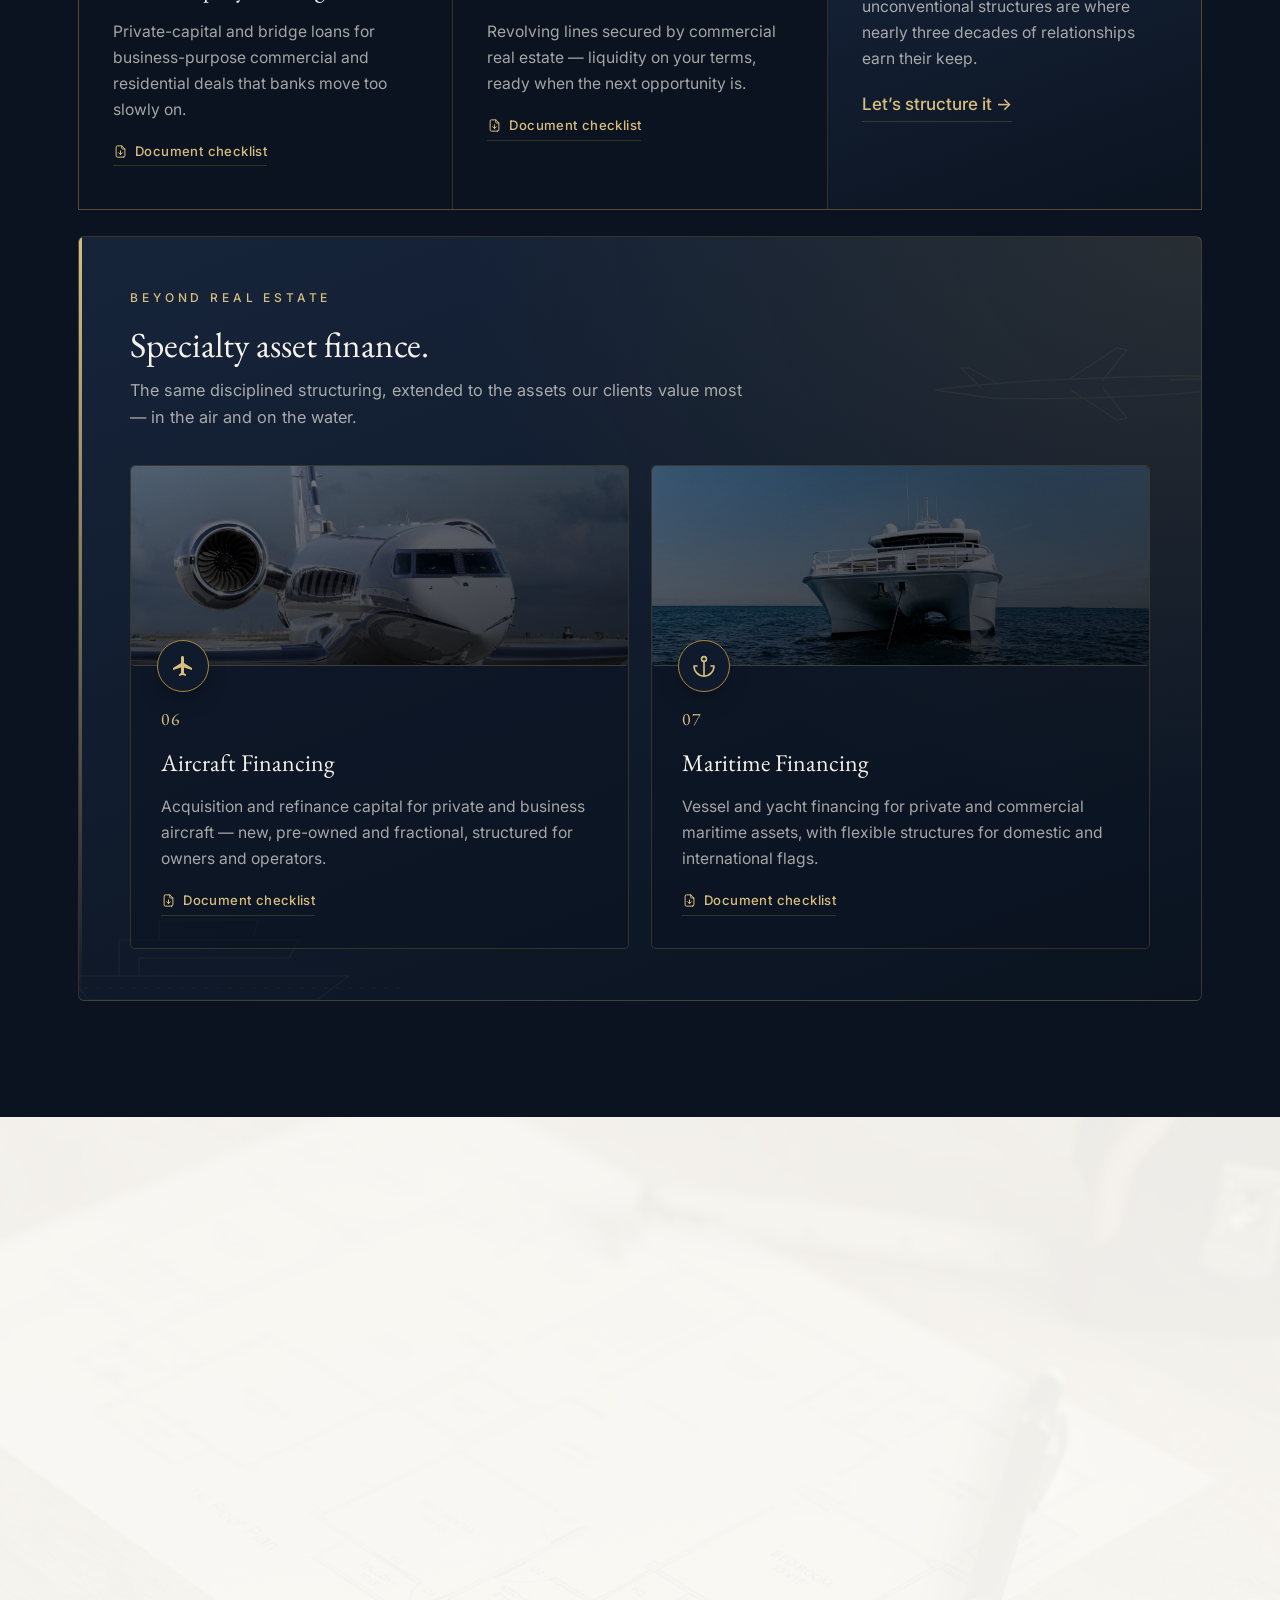
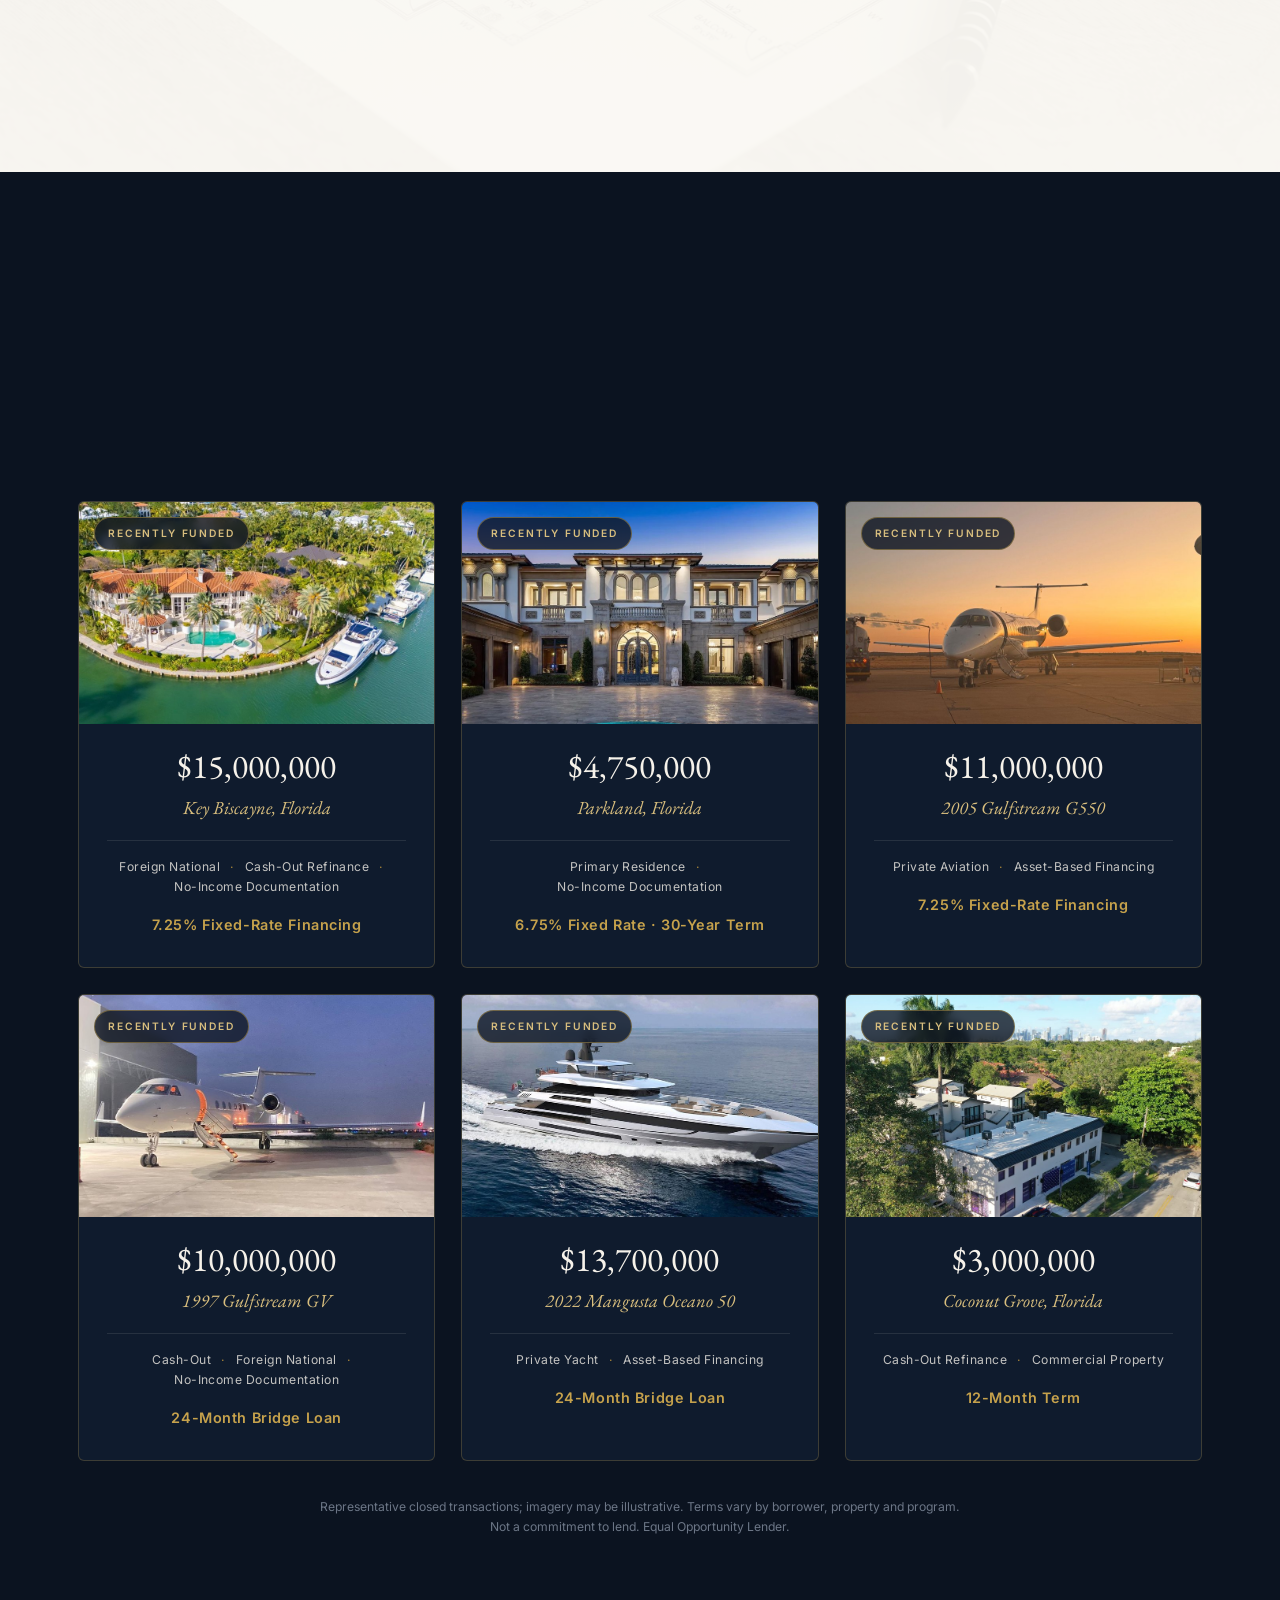
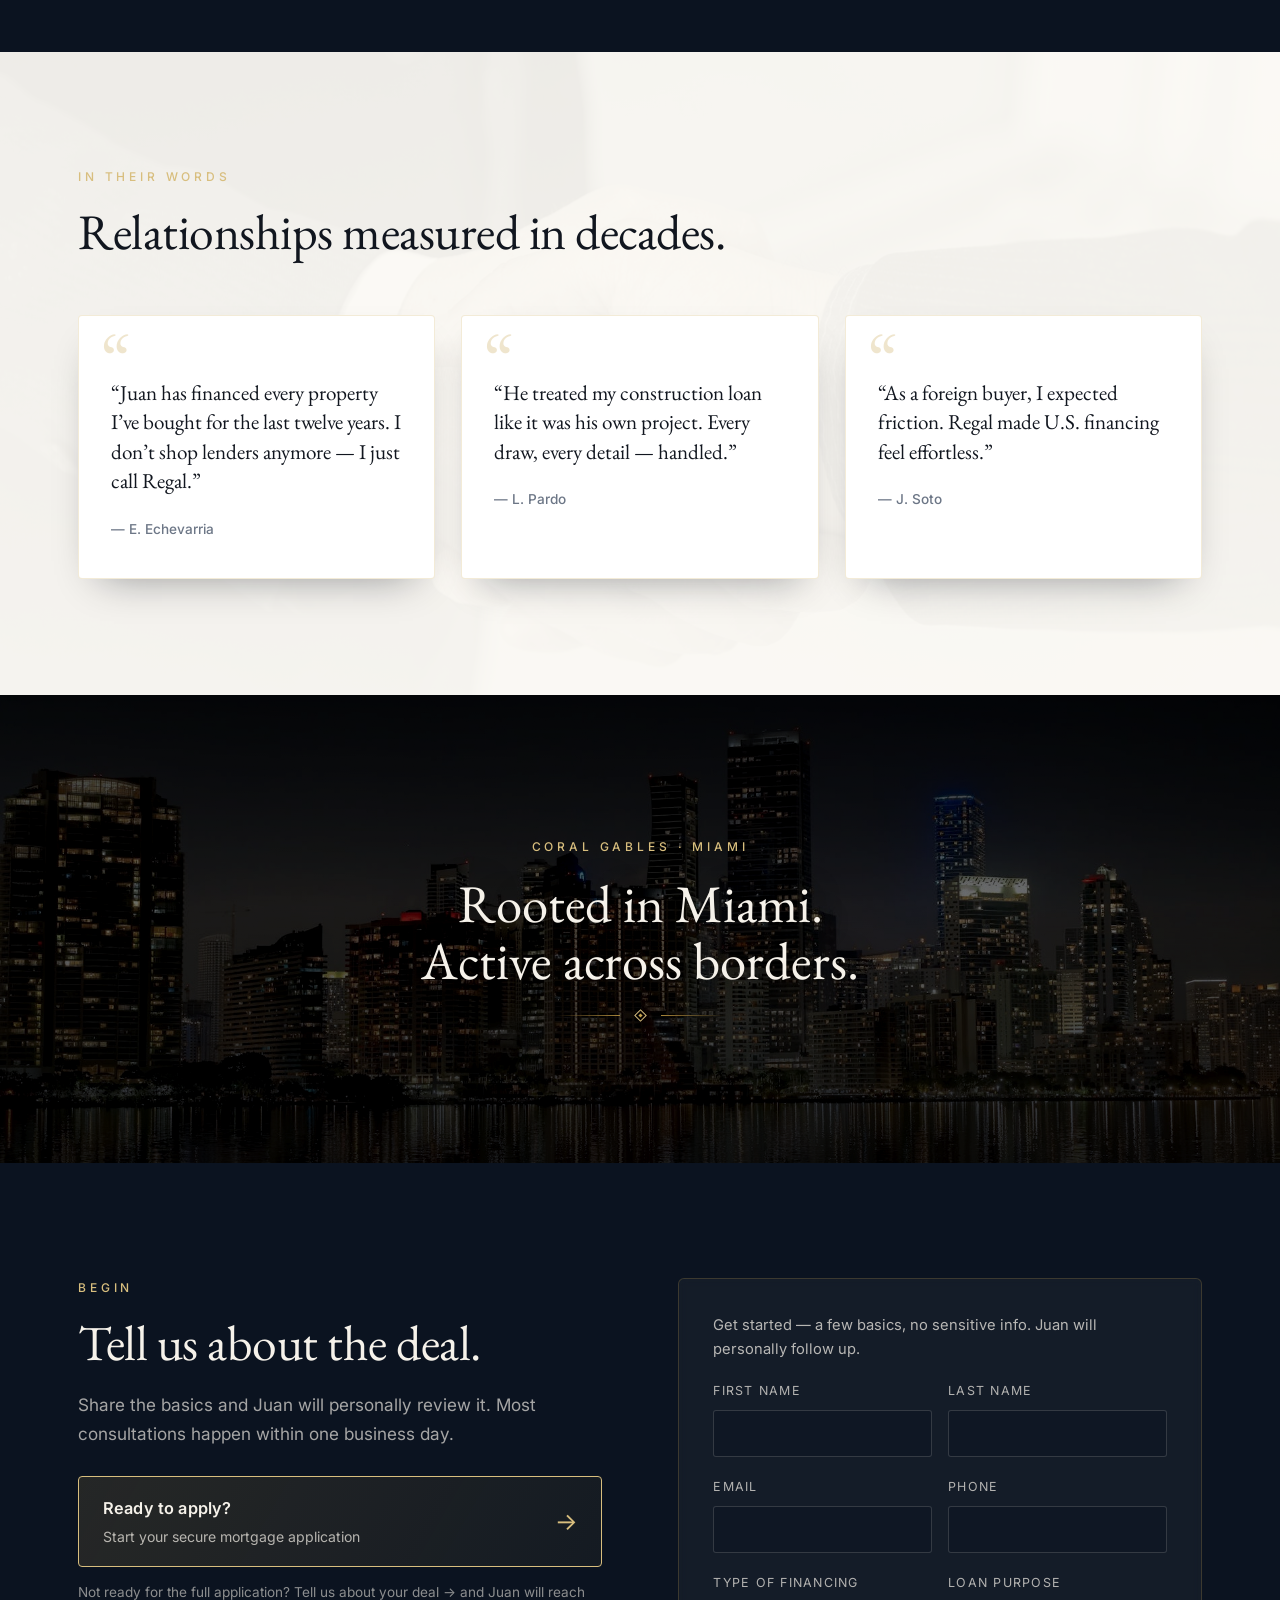
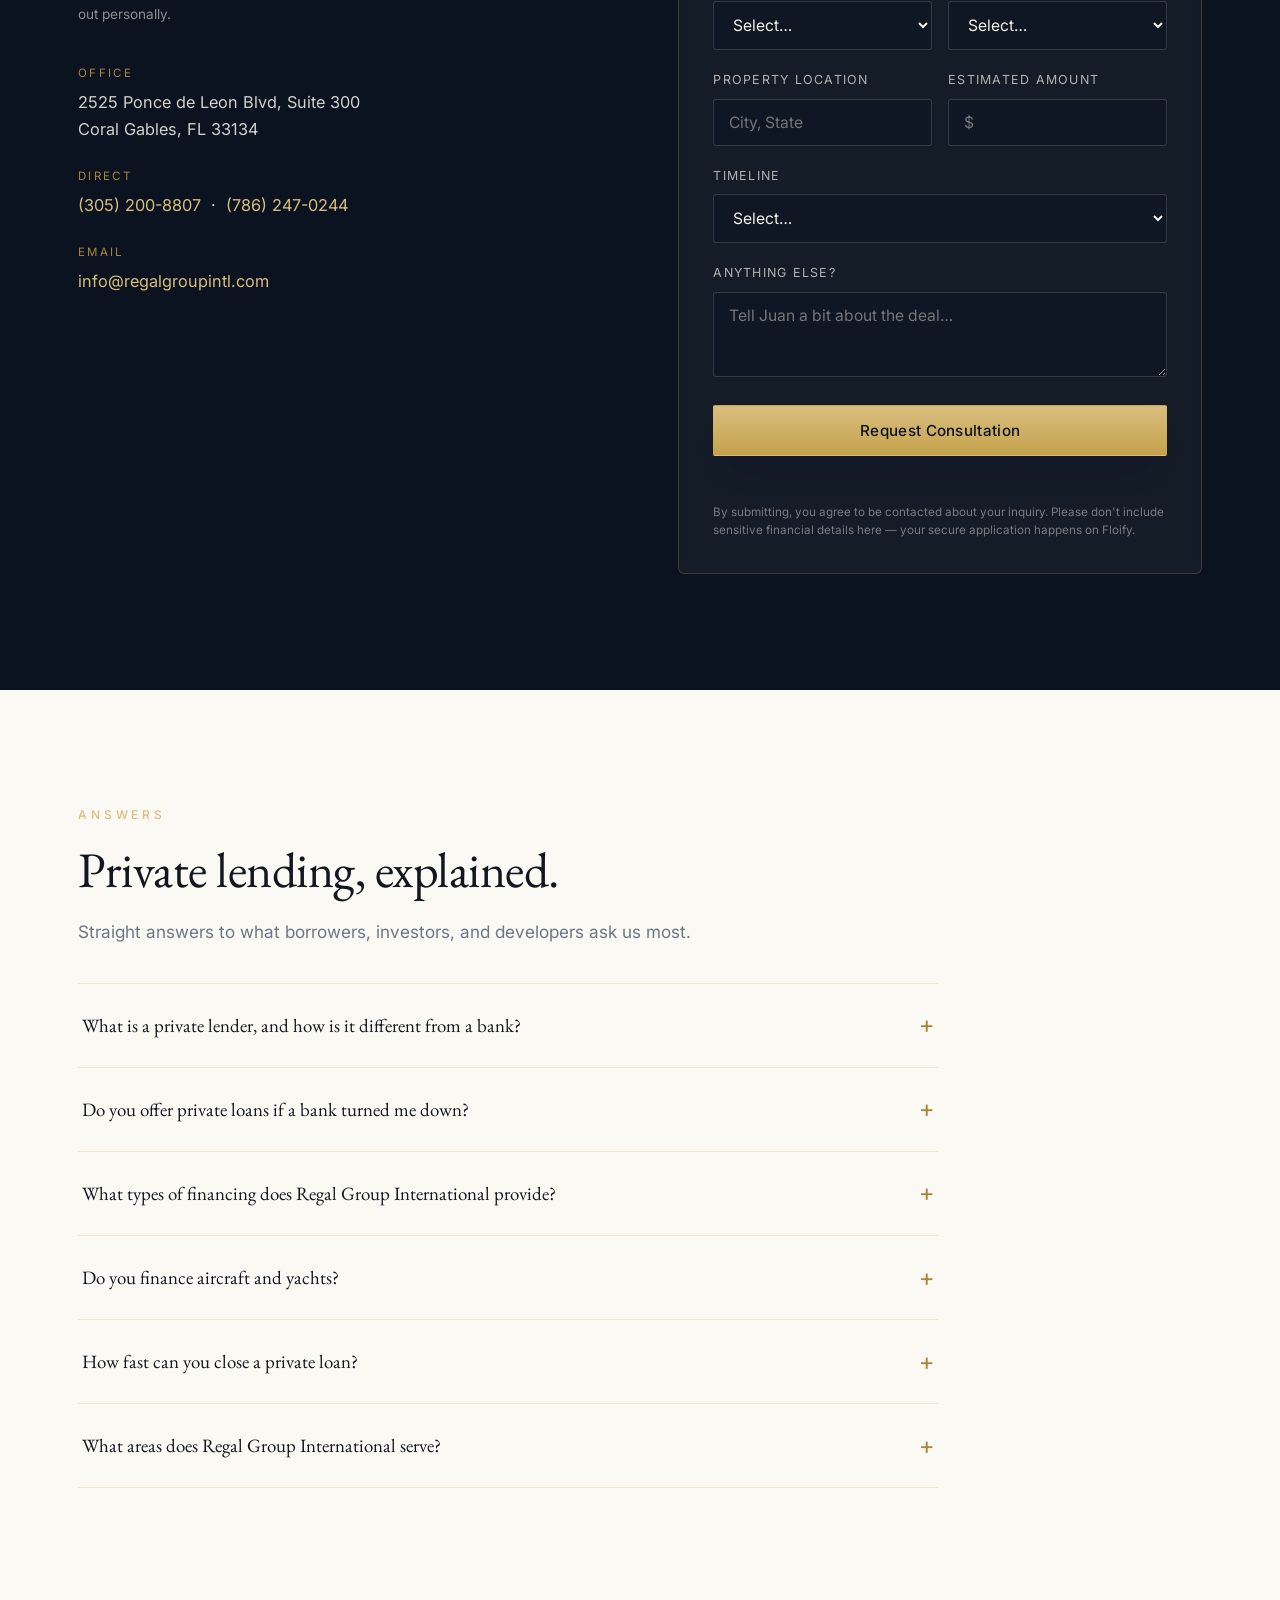
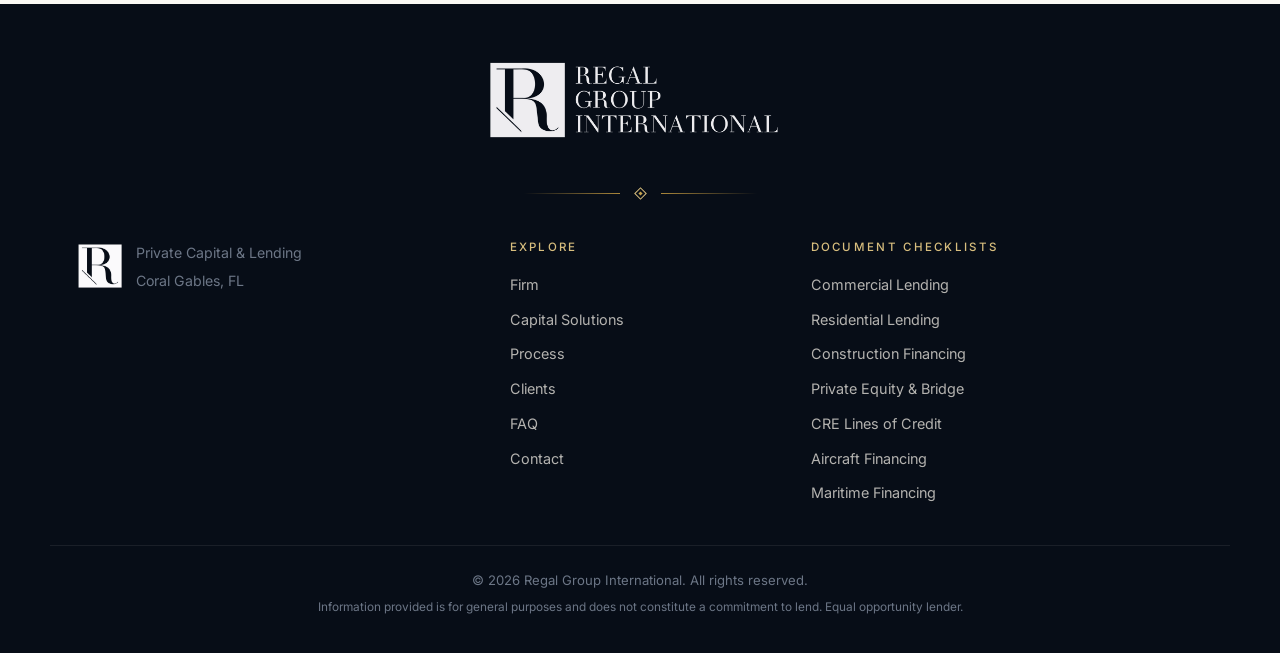
==== commit ff348427: "Add Coconut Grove commercial deal to Recent Transactions Sixth card ($3M cash-out, Coconut Grove) — " ====
--- a/index.html
+++ b/index.html
@@ -536,6 +536,21 @@
             <p class="tx-card__terms">24-Month Bridge Loan</p>
           </div>
         </article>
+        <article class="tx-card reveal">
+          <div class="tx-card__media">
+            <img src="/assets/img/tx-coconutgrove.jpg" alt="Commercial property in Coconut Grove, Florida" loading="lazy" />
+            <span class="tx-card__badge">Recently Funded</span>
+          </div>
+          <div class="tx-card__body">
+            <p class="tx-card__amount">$3,000,000</p>
+            <p class="tx-card__loc">Coconut Grove, Florida</p>
+            <ul class="tx-card__tags">
+              <li>Cash-Out Refinance</li>
+              <li>Commercial Property</li>
+            </ul>
+            <p class="tx-card__terms">12-Month Term</p>
+          </div>
+        </article>
       </div>
       <p class="tx__note">Representative closed transactions; imagery may be illustrative. Terms vary by borrower, property and program. Not a commitment to lend. Equal Opportunity Lender.</p>
     </div>
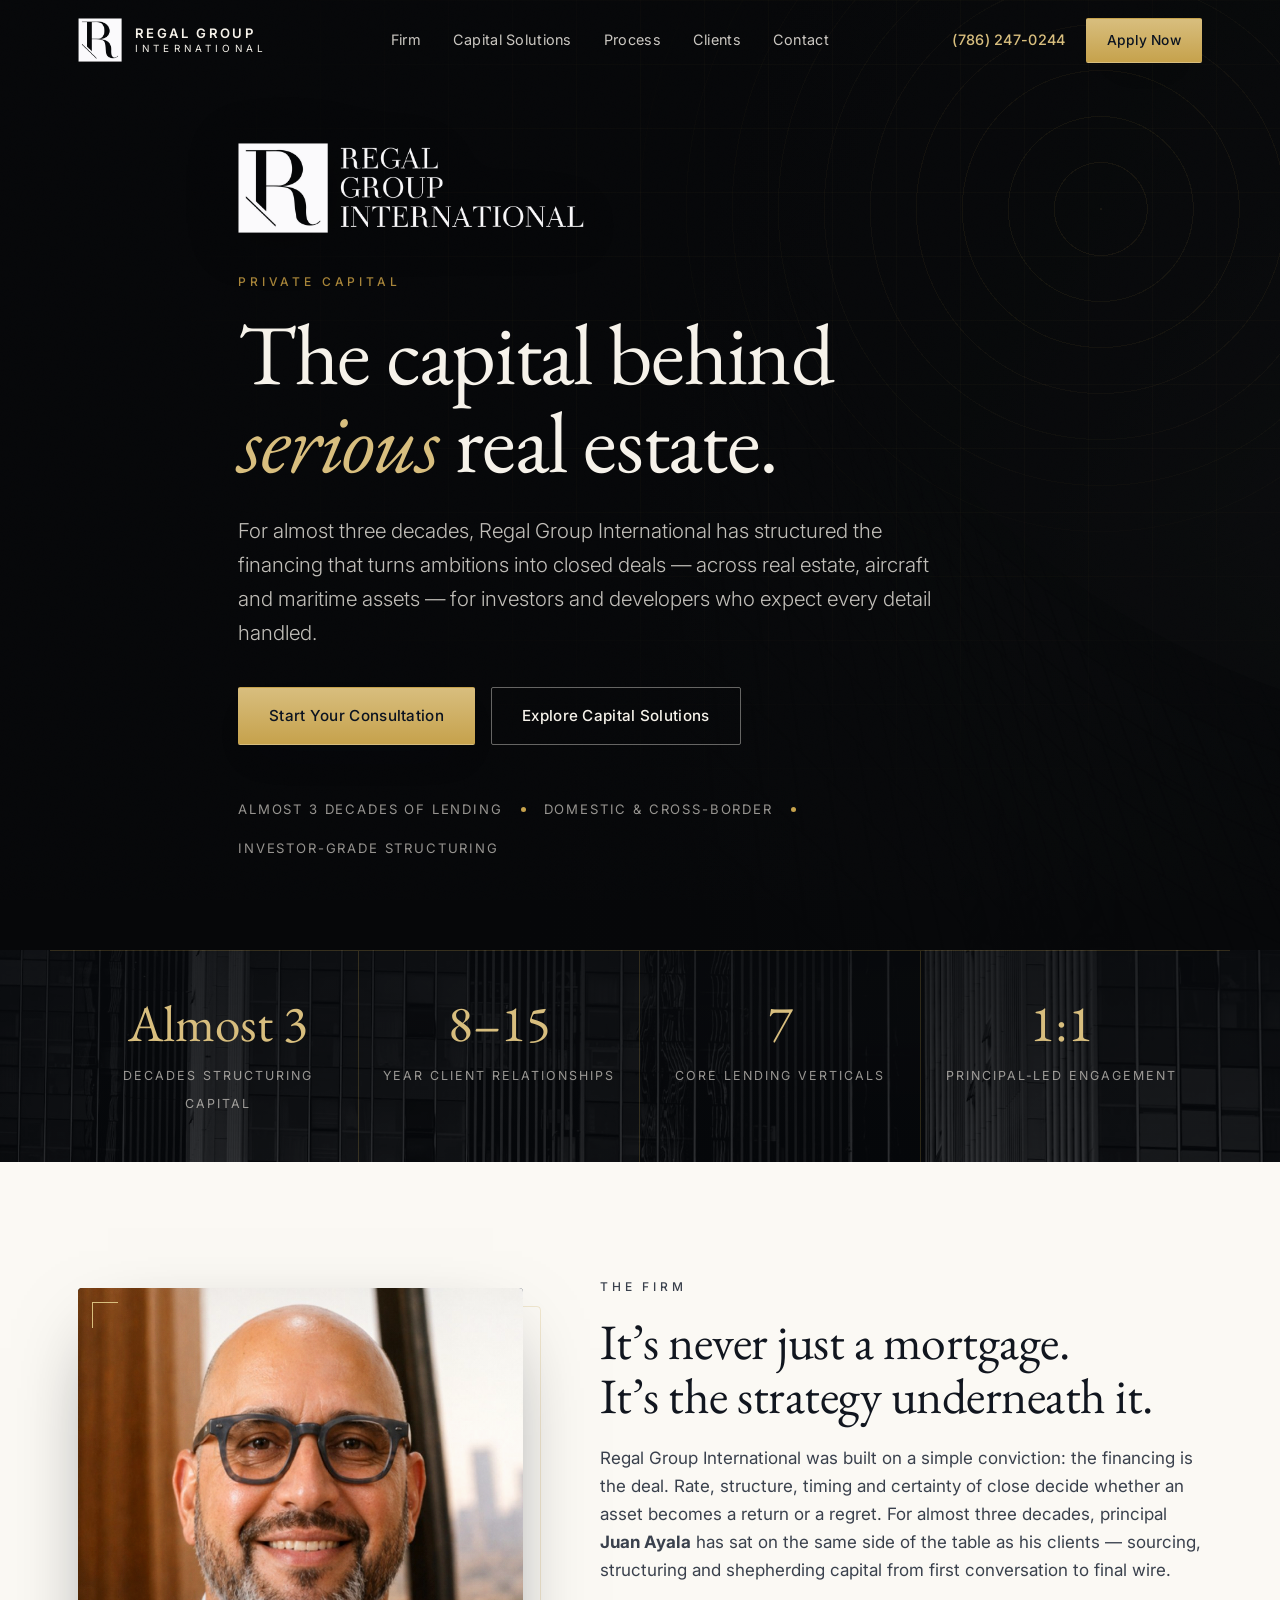
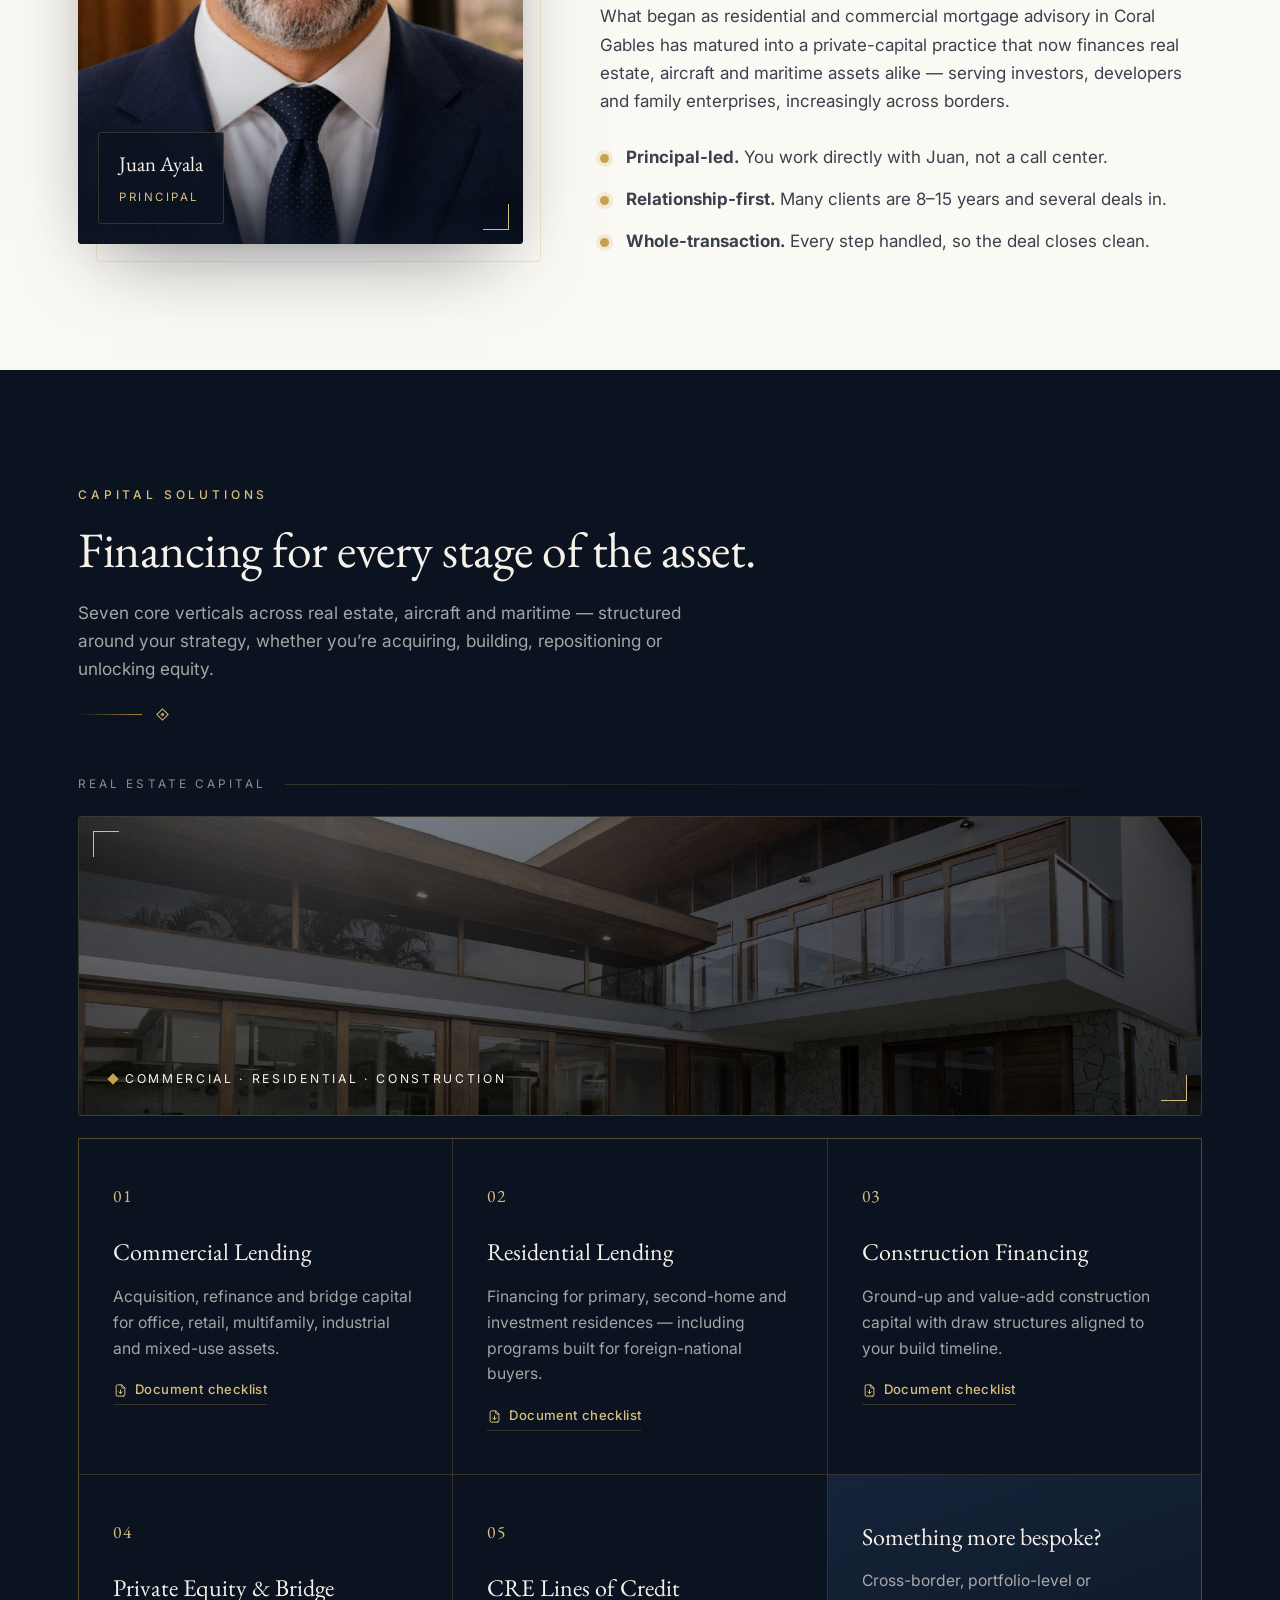
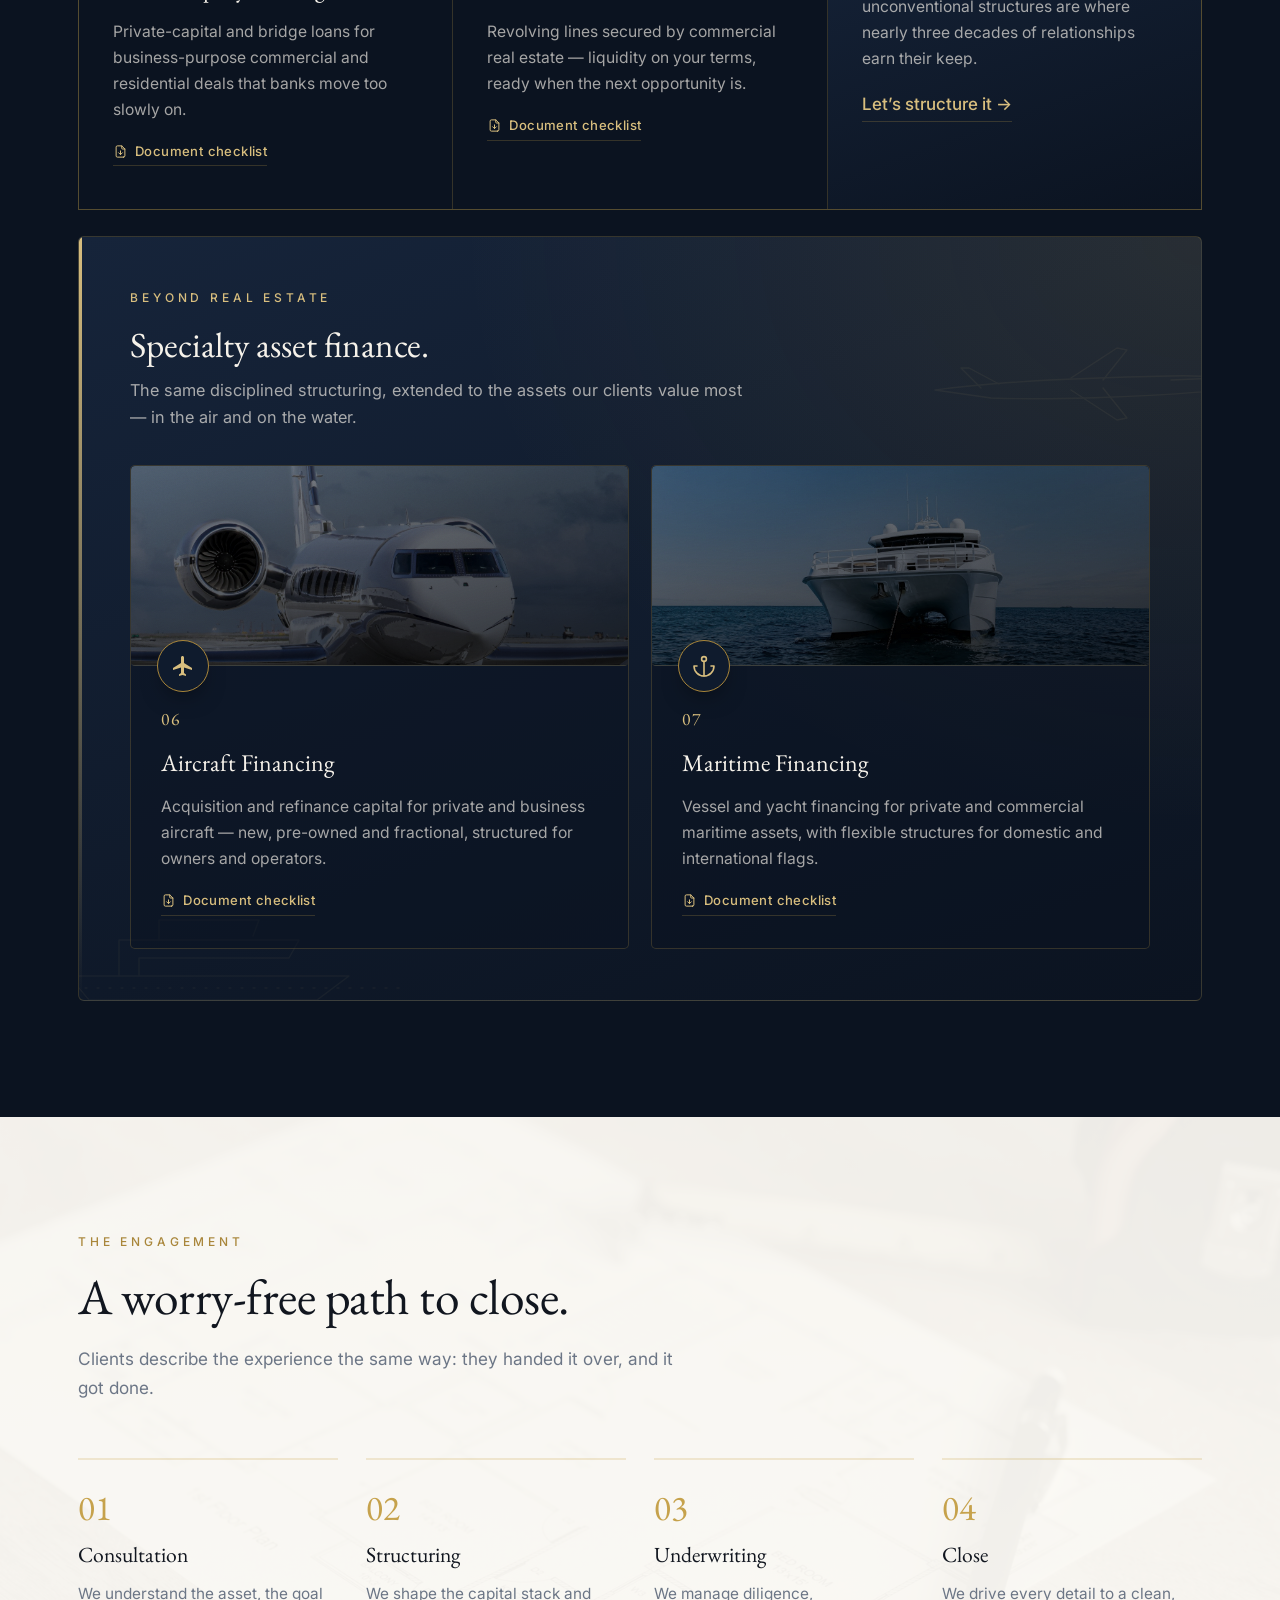
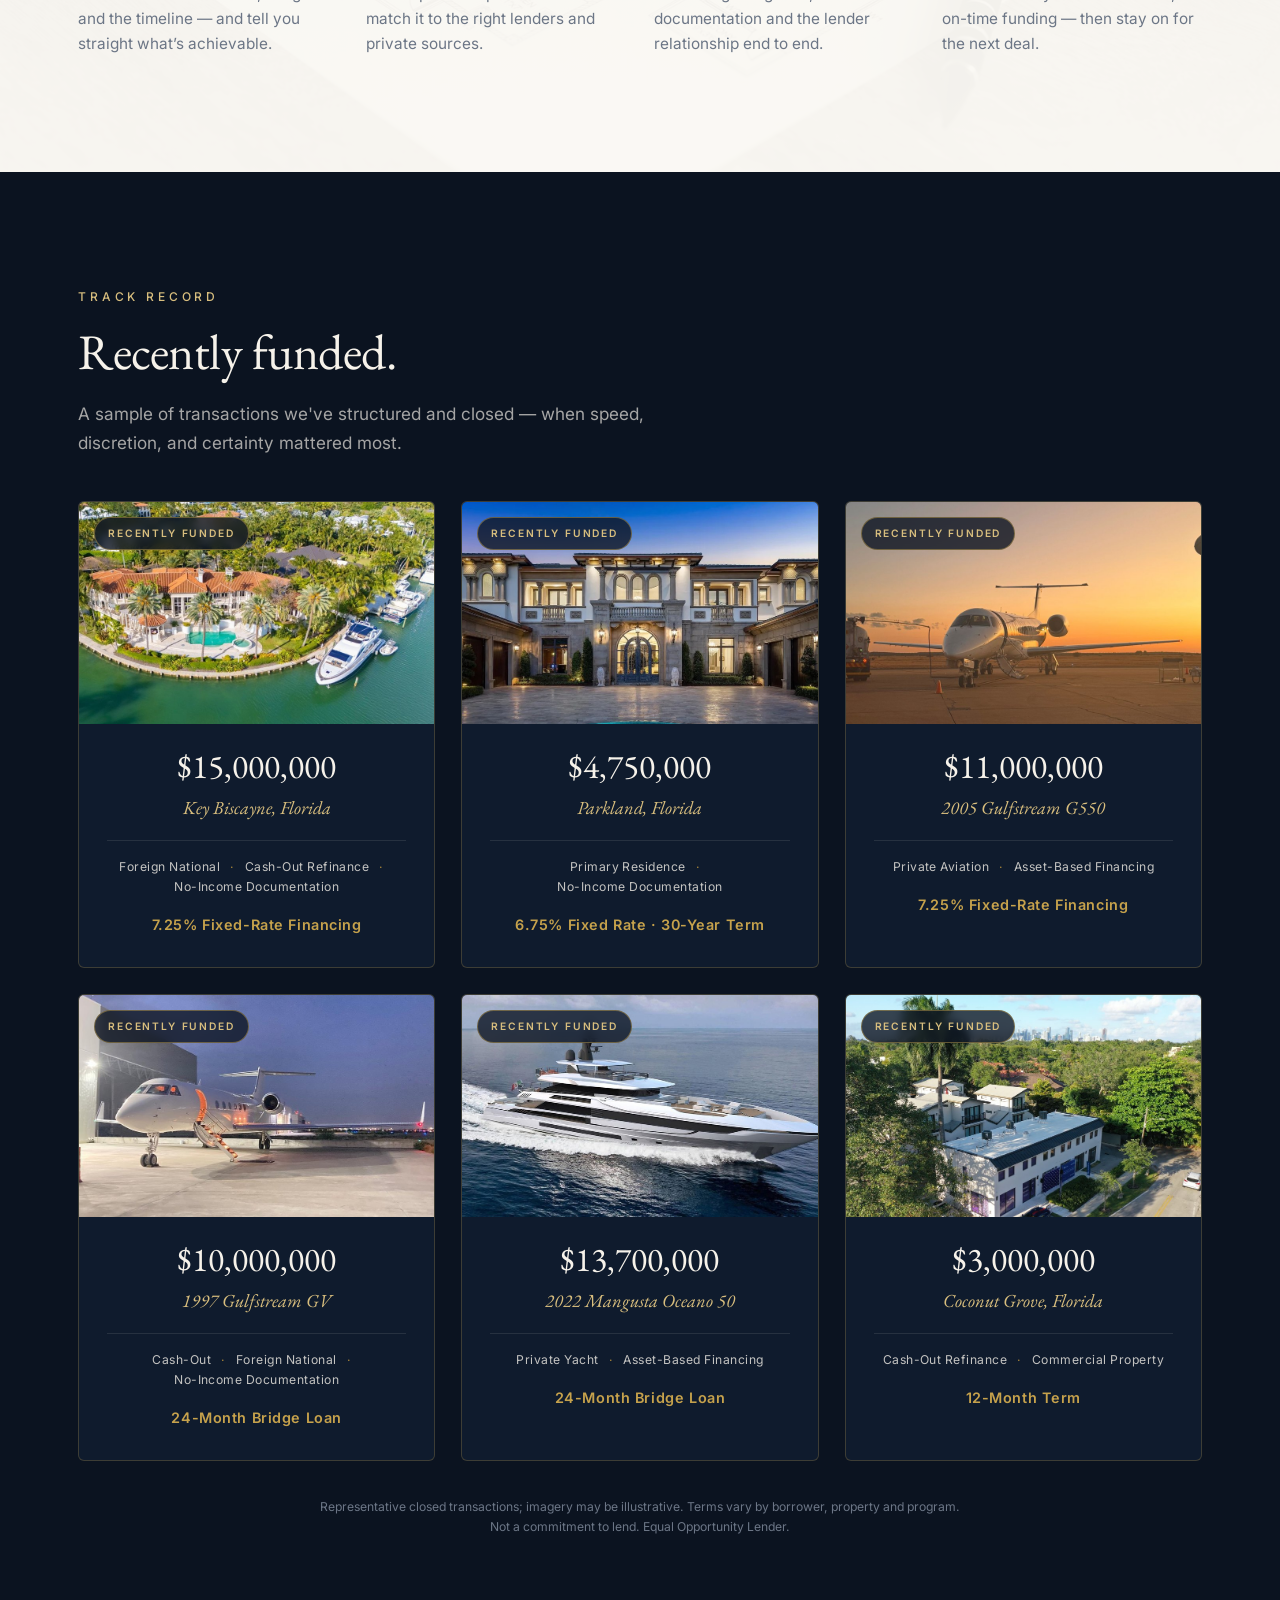
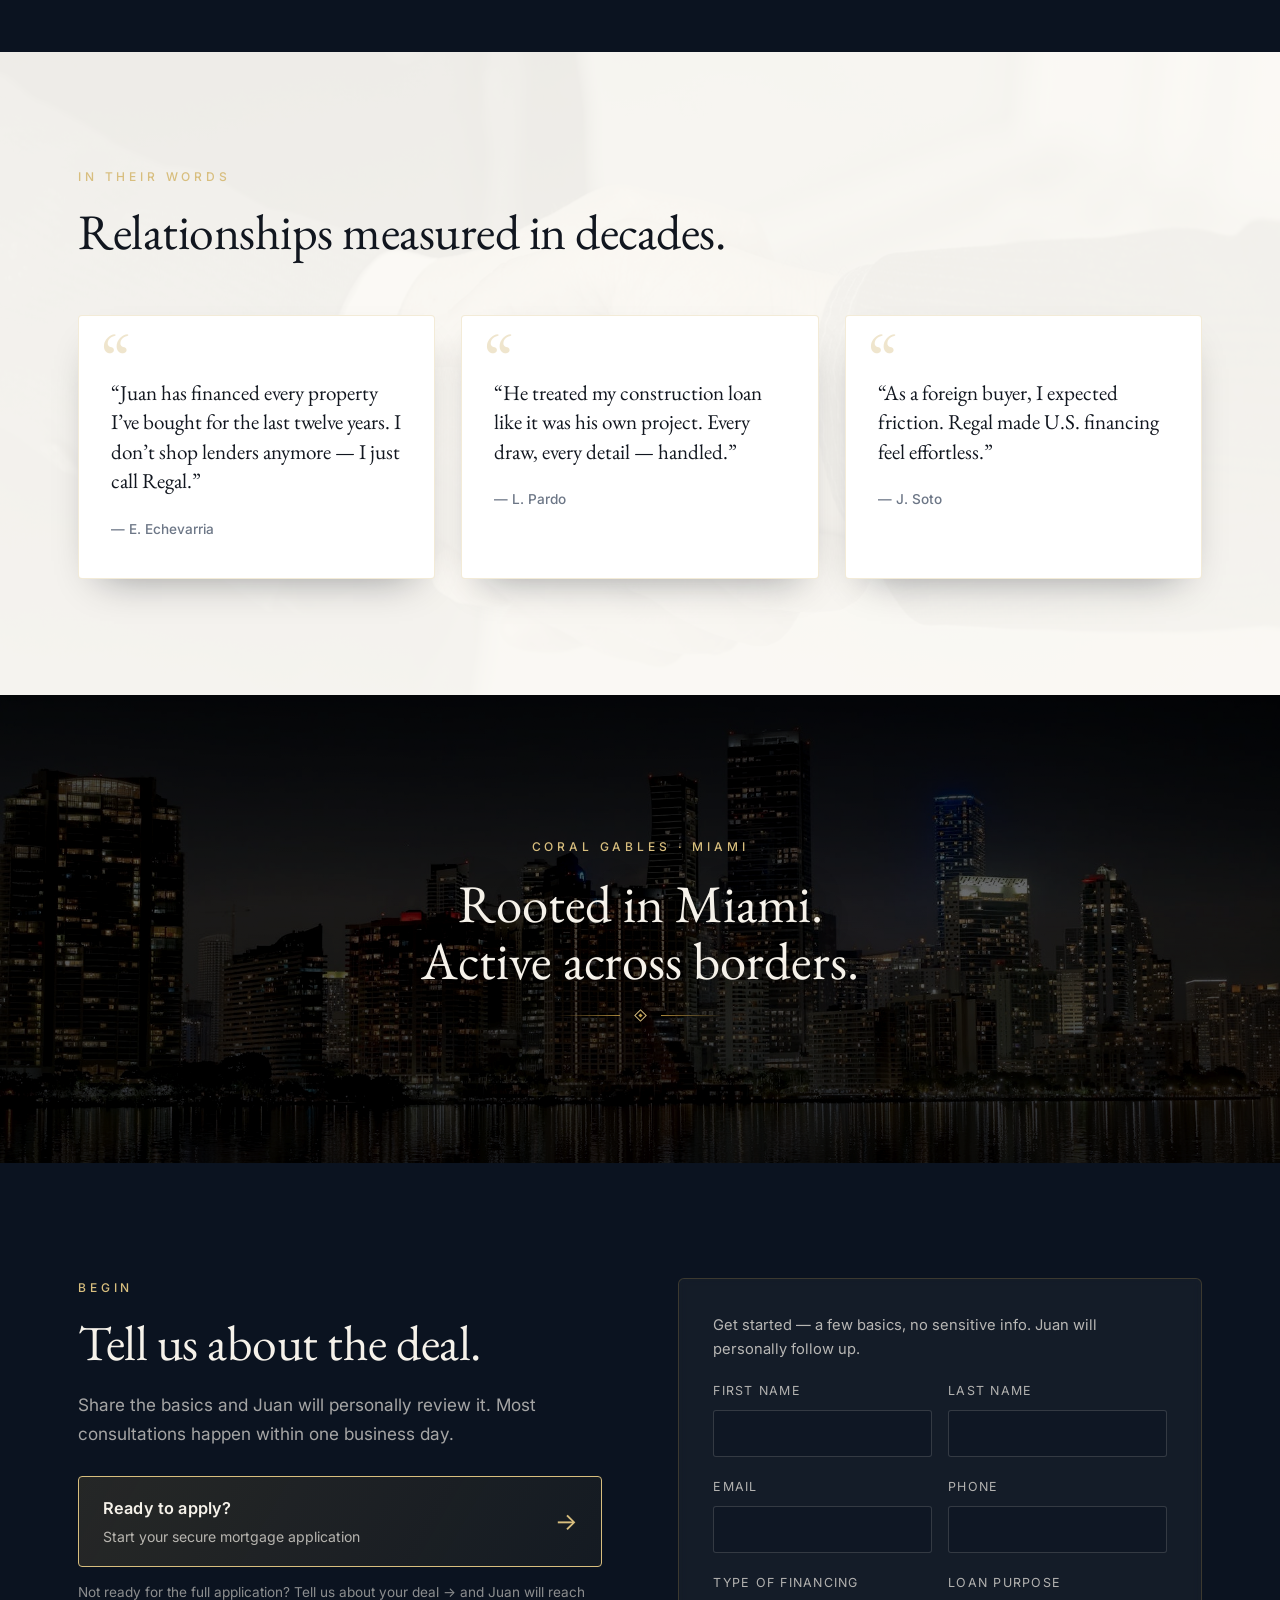
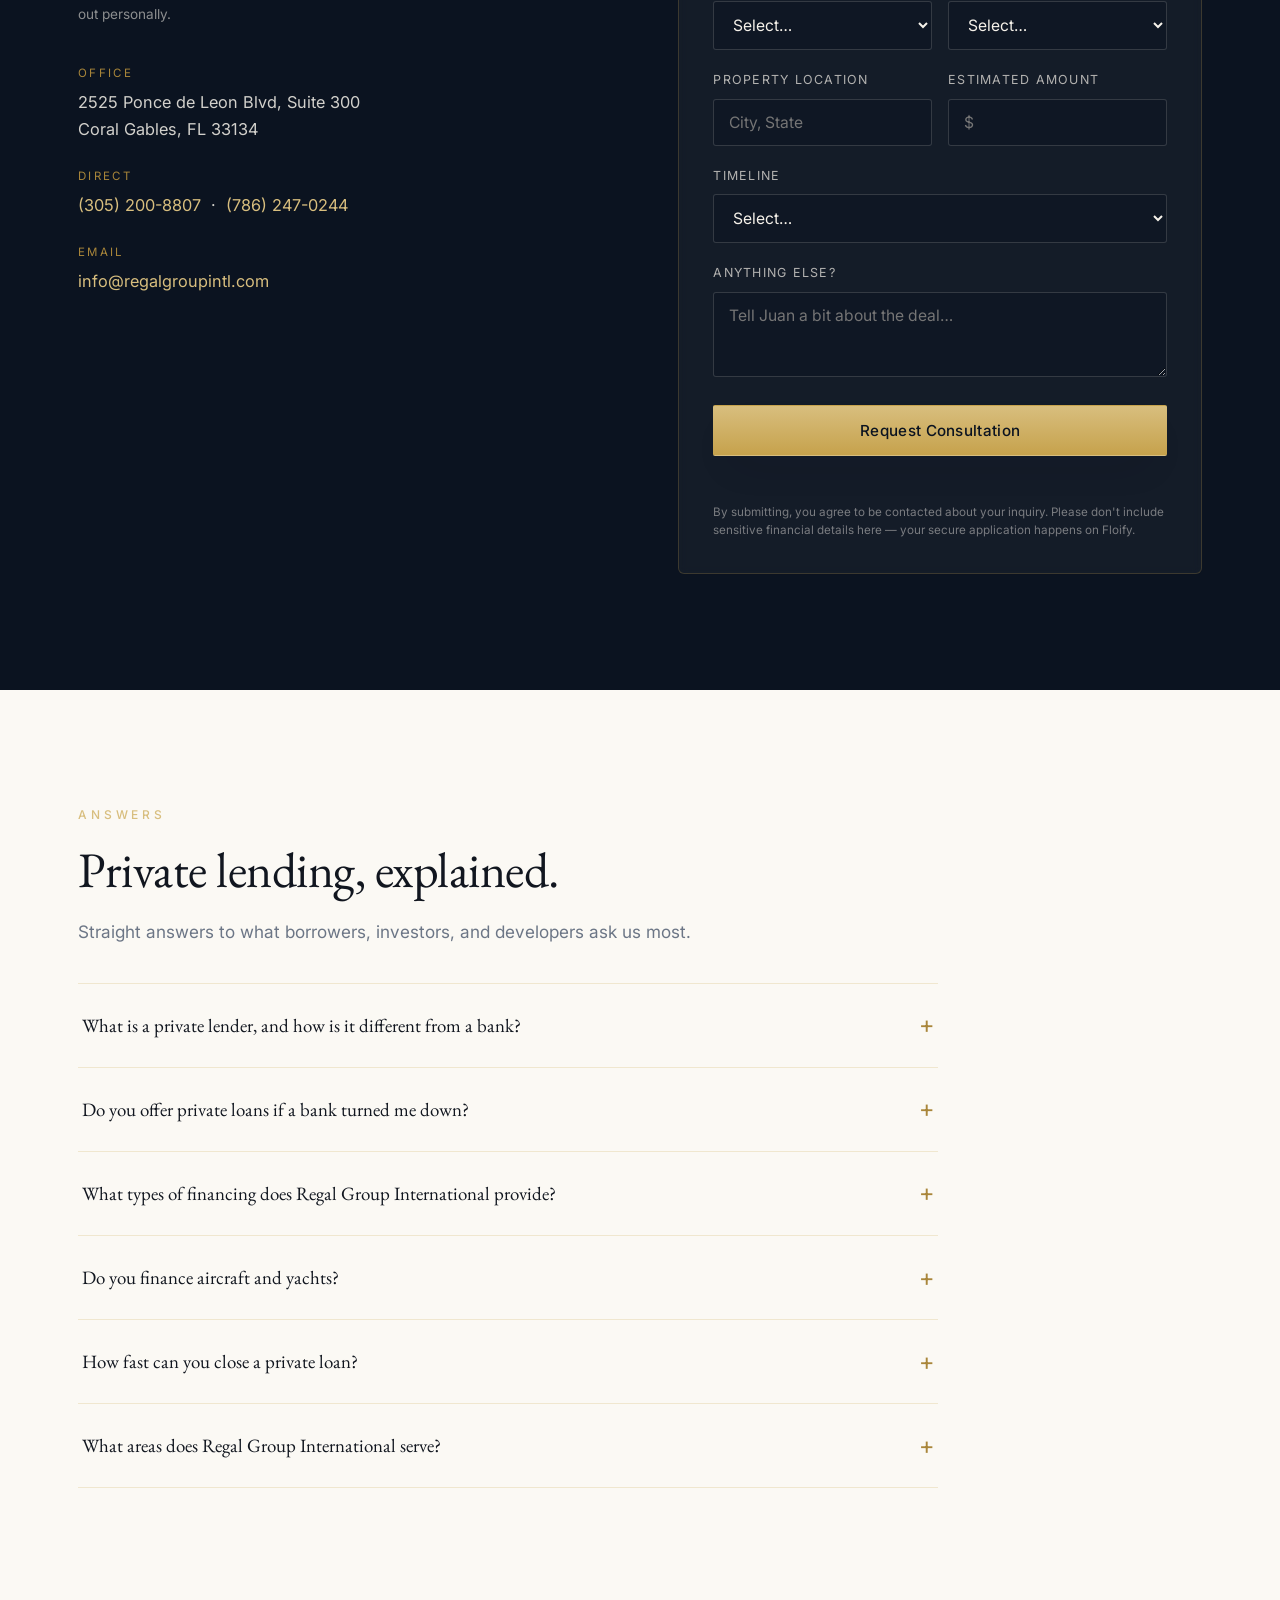
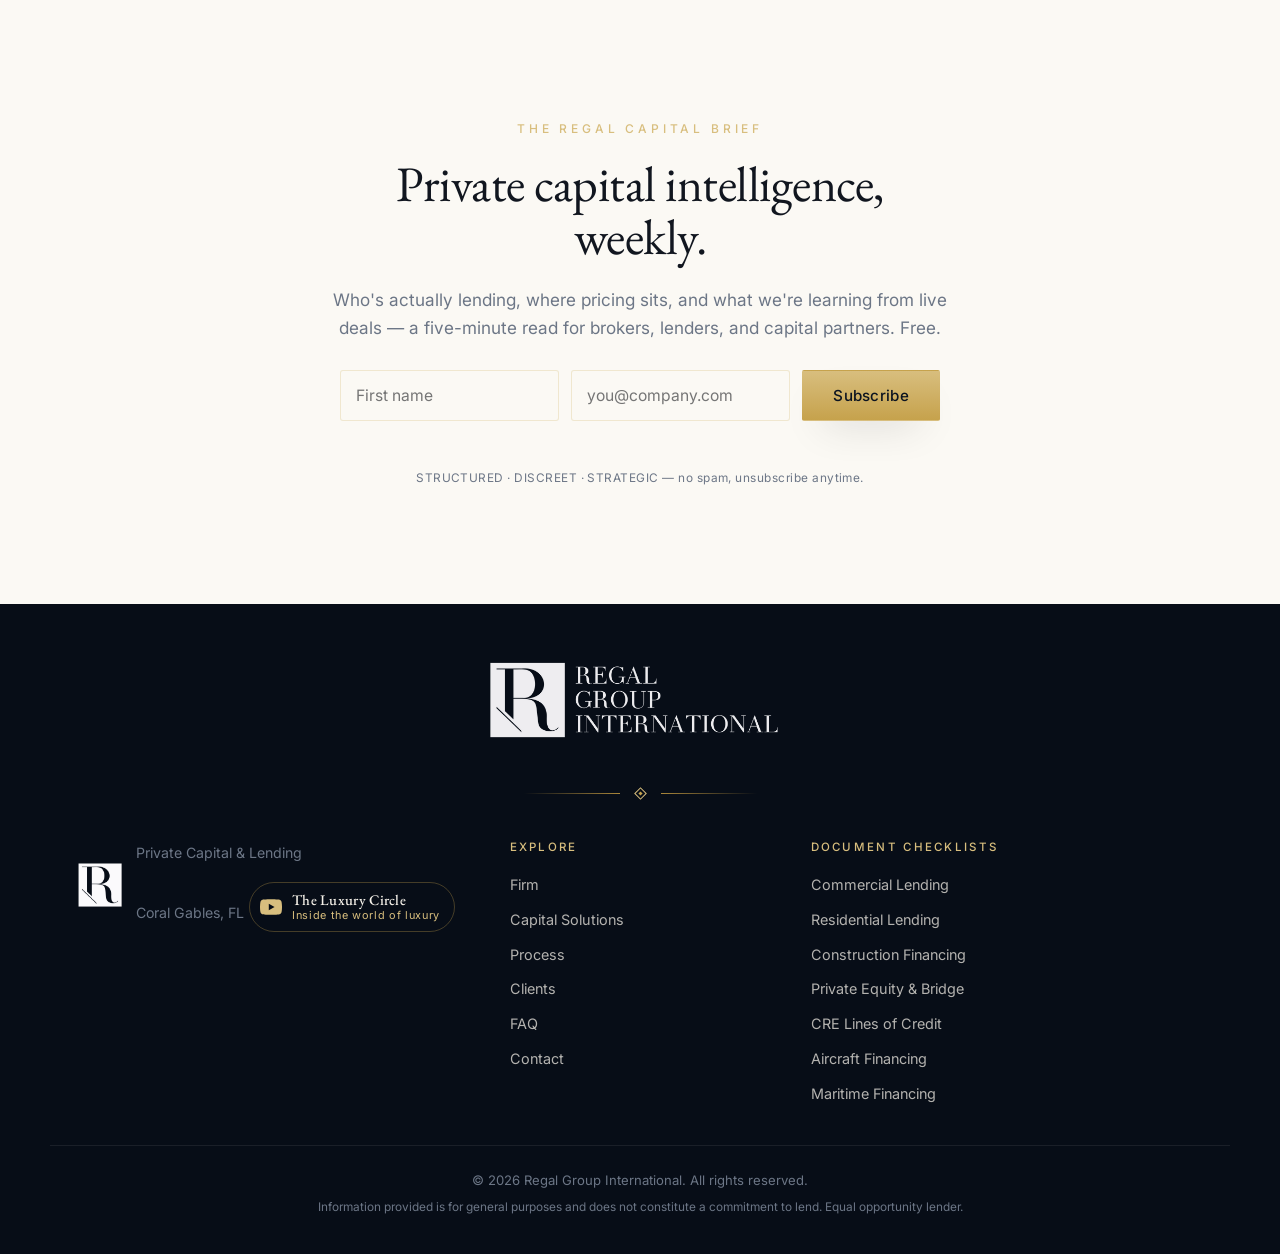
==== commit e37a2f2d: "Publish The Regal Capital Brief subscribe section Adds the #newsletter signup section, styling, and " ====
--- a/index.html
+++ b/index.html
@@ -754,6 +754,27 @@
     </div>
   </section>
 
+  <!-- ============ NEWSLETTER ============ -->
+  <section class="newsletter section section--muted has-secbg" id="newsletter" aria-label="The Regal Capital Brief newsletter">
+    <div class="container newsletter__inner reveal">
+      <p class="eyebrow eyebrow--gold">The Regal Capital Brief</p>
+      <h2 class="section__title">Private capital intelligence, weekly.</h2>
+      <p class="section__intro">
+        Who's actually lending, where pricing sits, and what we're learning from live
+        deals — a five-minute read for brokers, lenders, and capital partners. Free.
+      </p>
+      <form class="newsletter__form" id="newsletterForm" novalidate>
+        <input type="text" id="nlFirst" name="firstname" placeholder="First name"
+               autocomplete="given-name" aria-label="First name" />
+        <input type="email" id="nlEmail" name="email" placeholder="you@company.com"
+               autocomplete="email" required aria-label="Email address" />
+        <button type="submit" class="btn btn--gold">Subscribe</button>
+      </form>
+      <p class="newsletter__note" id="newsletterNote" aria-live="polite"></p>
+      <p class="newsletter__fine">STRUCTURED · DISCREET · STRATEGIC — no spam, unsubscribe anytime.</p>
+    </div>
+  </section>
+
   <!-- ============ FOOTER ============ -->
   <footer class="footer">
     <div class="container footer__crestrow">
@@ -769,6 +790,10 @@
         <img class="brand__mark" src="/assets/img/regal-mark.png" alt="" aria-hidden="true" />
         <span>
           <small>Private Capital &amp; Lending<br />Coral Gables, FL</small>
+          <a class="footer__yt" href="https://www.youtube.com/@theluxurycircleofficial" target="_blank" rel="noopener" aria-label="Watch The Luxury Circle on YouTube">
+            <svg viewBox="0 0 24 24" aria-hidden="true" focusable="false"><path d="M23.5 6.2a3 3 0 0 0-2.1-2.1C19.5 3.5 12 3.5 12 3.5s-7.5 0-9.4.6A3 3 0 0 0 .5 6.2 31.3 31.3 0 0 0 0 12a31.3 31.3 0 0 0 .5 5.8 3 3 0 0 0 2.1 2.1c1.9.6 9.4.6 9.4.6s7.5 0 9.4-.6a3 3 0 0 0 2.1-2.1A31.3 31.3 0 0 0 24 12a31.3 31.3 0 0 0-.5-5.8ZM9.6 15.6V8.4l6.3 3.6-6.3 3.6Z"/></svg>
+            <span><strong>The Luxury Circle</strong><small>Inside the world of luxury</small></span>
+          </a>
         </span>
       </div>
       <div class="footer__col">
--- a/assets/css/styles.css
+++ b/assets/css/styles.css
@@ -613,6 +613,21 @@
 .footer__brand { display: flex; gap: 14px; align-items: center; }
 .footer__brand strong { color: var(--ivory); letter-spacing: 0.1em; font-size: 0.82rem; }
 .footer__brand small { color: var(--muted); }
+.footer__yt {
+  display: inline-flex; align-items: center; gap: 10px;
+  margin-top: 16px; padding: 8px 14px 8px 10px;
+  border: 1px solid rgba(198,162,76,0.32); border-radius: 999px;
+  transition: border-color 0.3s, background 0.3s;
+}
+.footer__yt svg { width: 22px; height: 22px; flex: none; fill: var(--gold-soft); transition: fill 0.3s; }
+.footer__yt span { display: flex; flex-direction: column; line-height: 1.25; }
+.footer__yt strong {
+  color: var(--ivory); font-family: var(--serif);
+  font-size: 0.92rem; letter-spacing: 0.02em; font-weight: 500;
+}
+.footer__yt small { color: var(--gold-soft); font-size: 0.68rem; letter-spacing: 0.06em; }
+.footer__yt:hover { border-color: var(--gold-soft); background: rgba(198,162,76,0.08); }
+.footer__yt:hover svg { fill: var(--gold); }
 .footer__heading {
   font-size: 0.72rem; letter-spacing: 0.2em; text-transform: uppercase;
   color: var(--gold-soft); font-weight: 500; margin: 0 0 16px;
@@ -670,6 +685,40 @@
   .hero { padding-top: 120px; }
 }
 
+/* ---- Newsletter — The Capital Brief ---- */
+.newsletter__inner { max-width: 680px; margin: 0 auto; text-align: center; }
+.newsletter__inner .section__intro { margin-left: auto; margin-right: auto; }
+.newsletter__form {
+  display: flex; flex-wrap: wrap; gap: 12px; justify-content: center;
+  margin: 28px auto 0; max-width: 600px;
+}
+.newsletter__form input {
+  flex: 1 1 200px; min-width: 0;
+  background: var(--paper);
+  border: 1px solid var(--line);
+  border-radius: 3px;
+  color: var(--ink);
+  font-family: var(--sans); font-size: 0.98rem;
+  padding: 13px 15px;
+  transition: border-color 0.3s, box-shadow 0.3s;
+}
+.newsletter__form input:focus {
+  outline: none;
+  border-color: var(--gold-deep);
+  box-shadow: 0 0 0 3px rgba(198,162,76,0.18);
+}
+.newsletter__form .btn { flex: 0 0 auto; }
+.newsletter__note { margin: 16px 0 0; font-size: 0.92rem; min-height: 1.2em; }
+.newsletter__fine {
+  margin: 14px 0 0; font-size: 0.74rem; letter-spacing: 0.04em;
+  color: var(--muted); text-transform: none;
+}
+@media (max-width: 560px) {
+  .newsletter__form { flex-direction: column; }
+  .newsletter__form input { flex: 0 0 auto; width: 100%; }
+  .newsletter__form .btn { width: 100%; }
+}
+
 @media (prefers-reduced-motion: reduce) {
   .reveal { opacity: 1; transform: none; transition: none; }
   html { scroll-behavior: auto; }
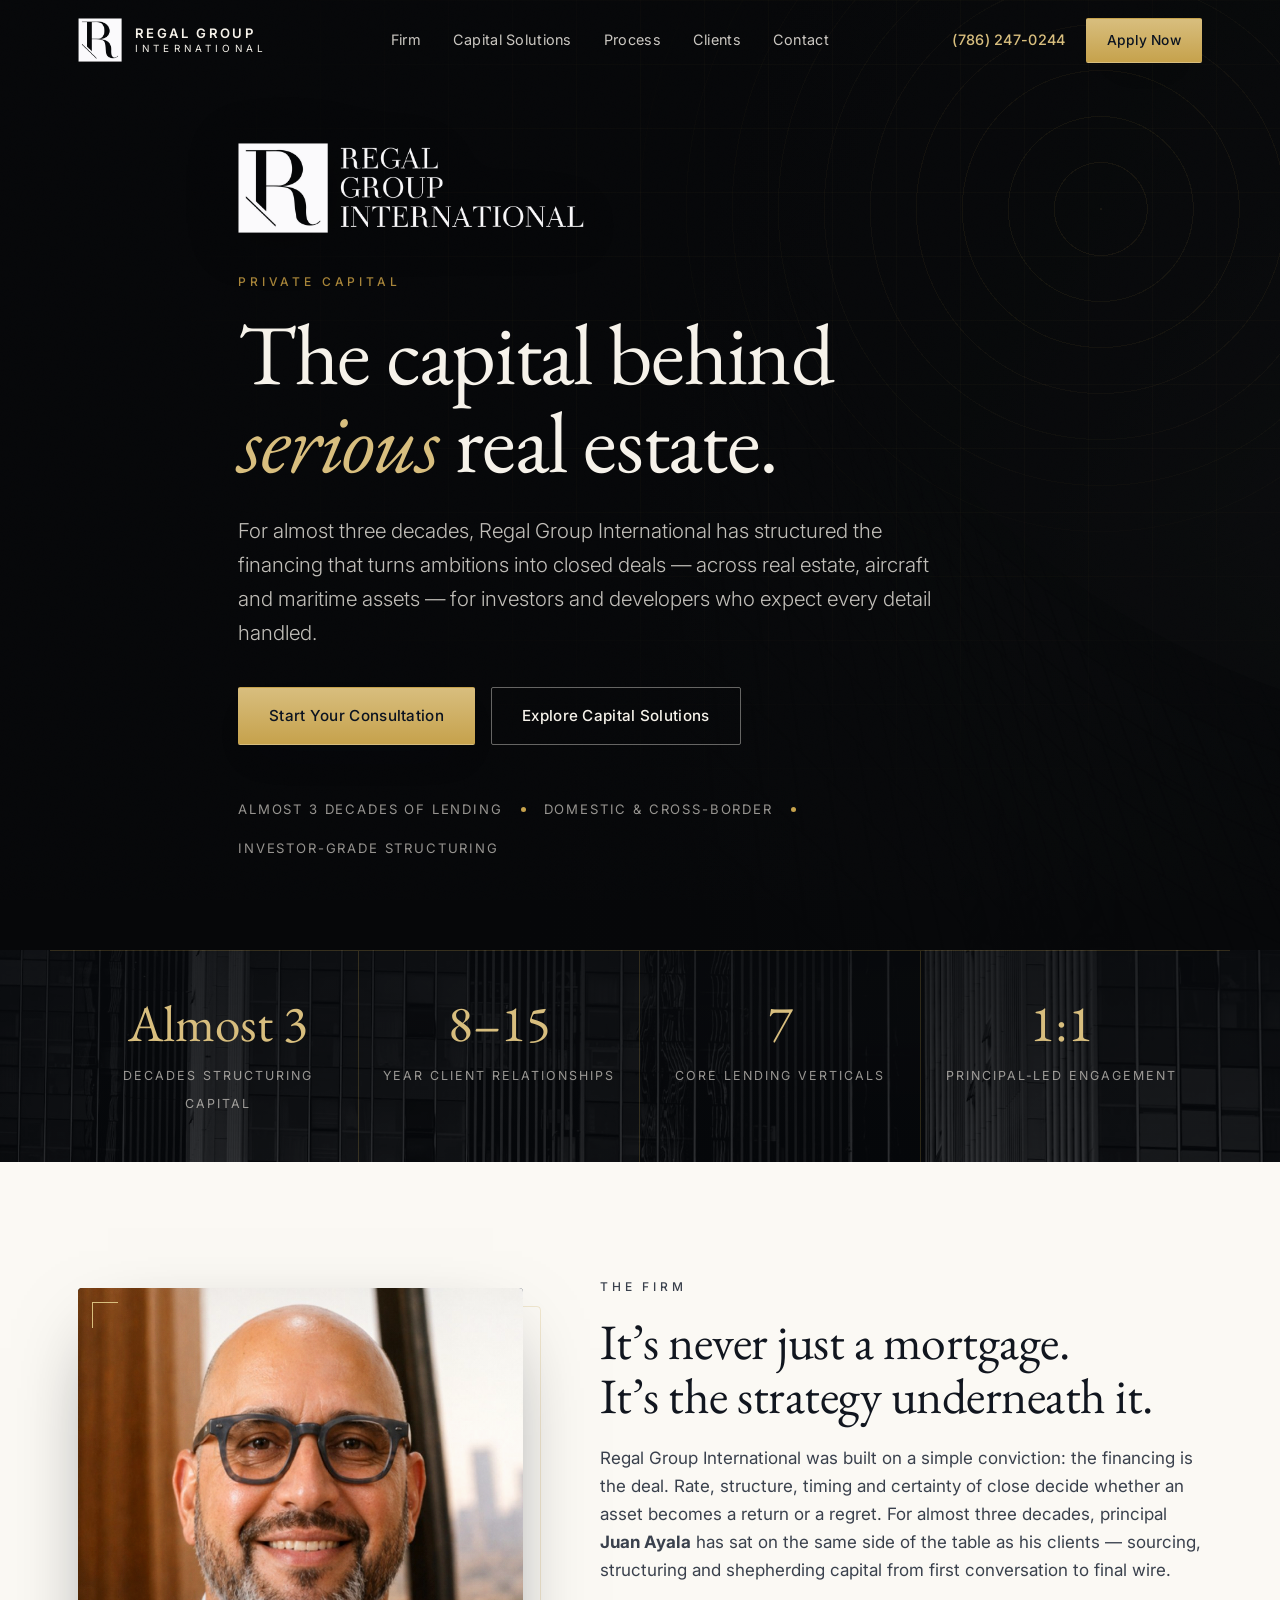
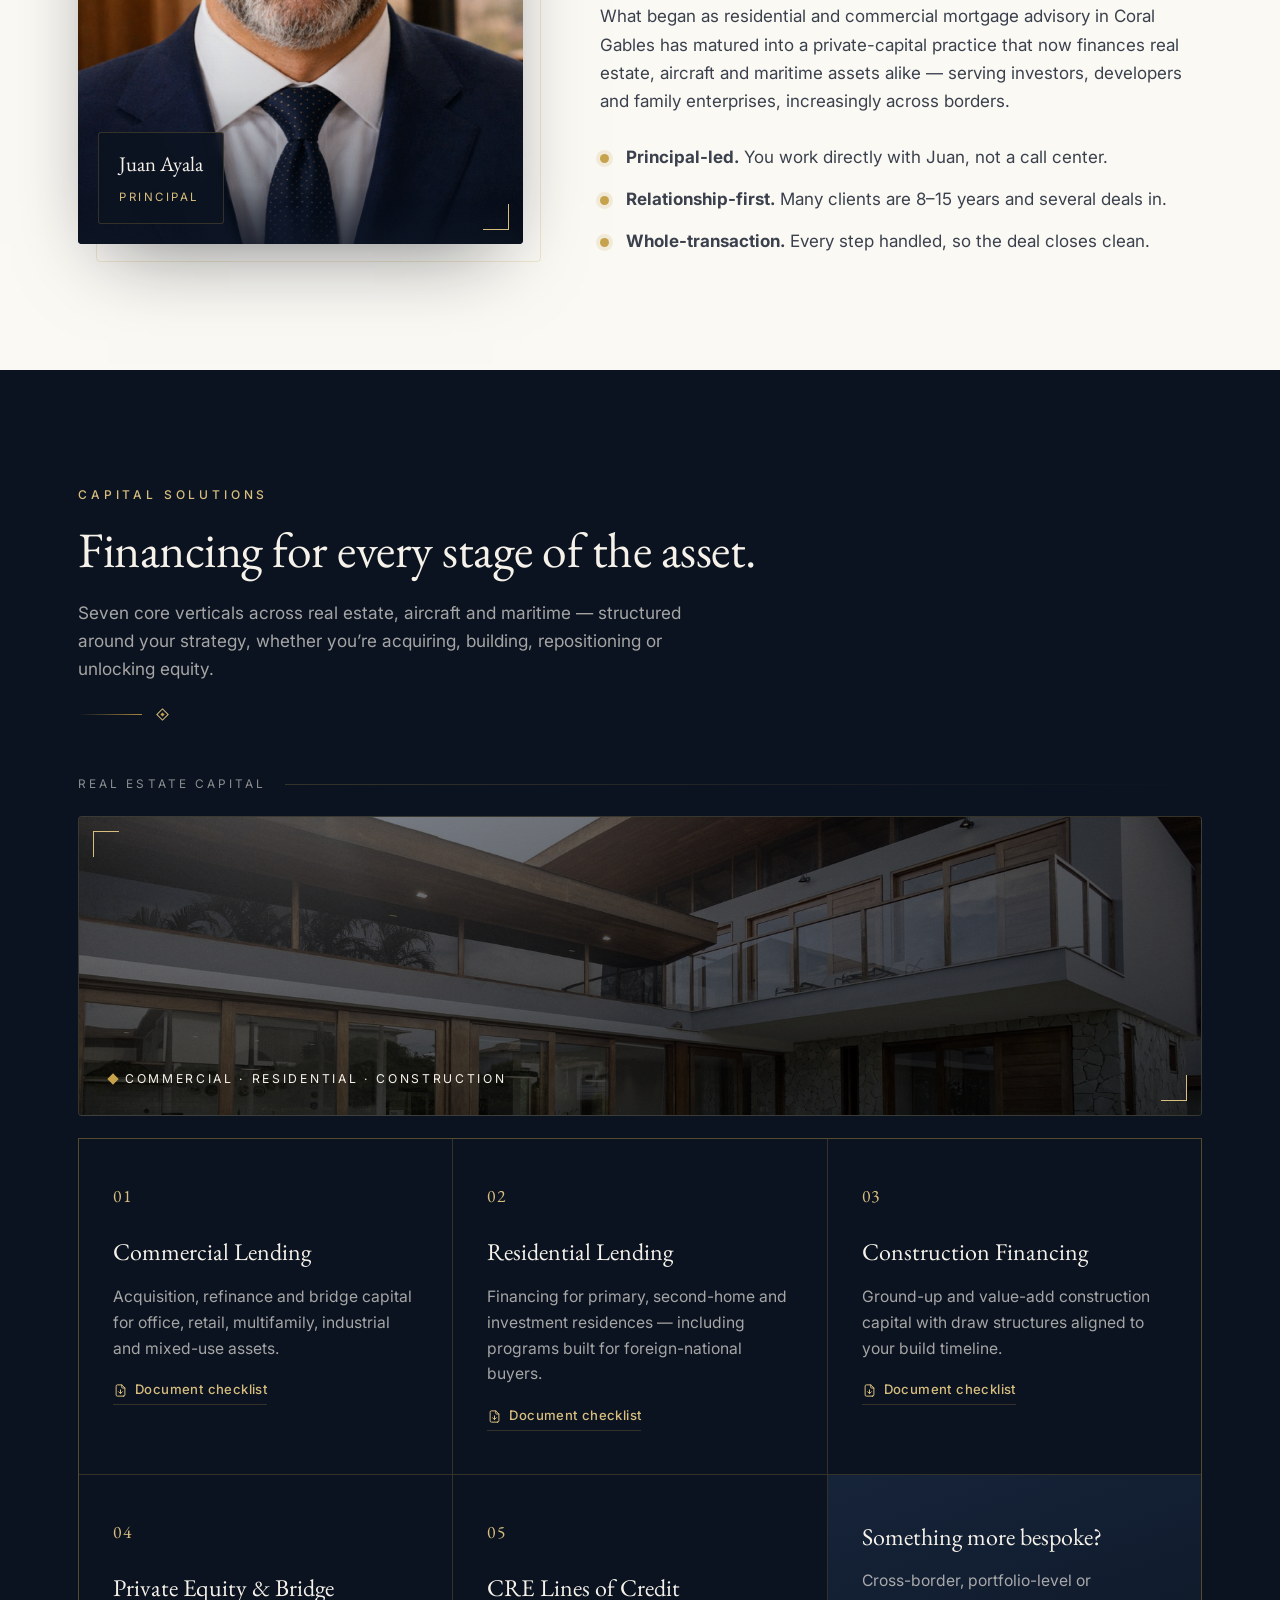
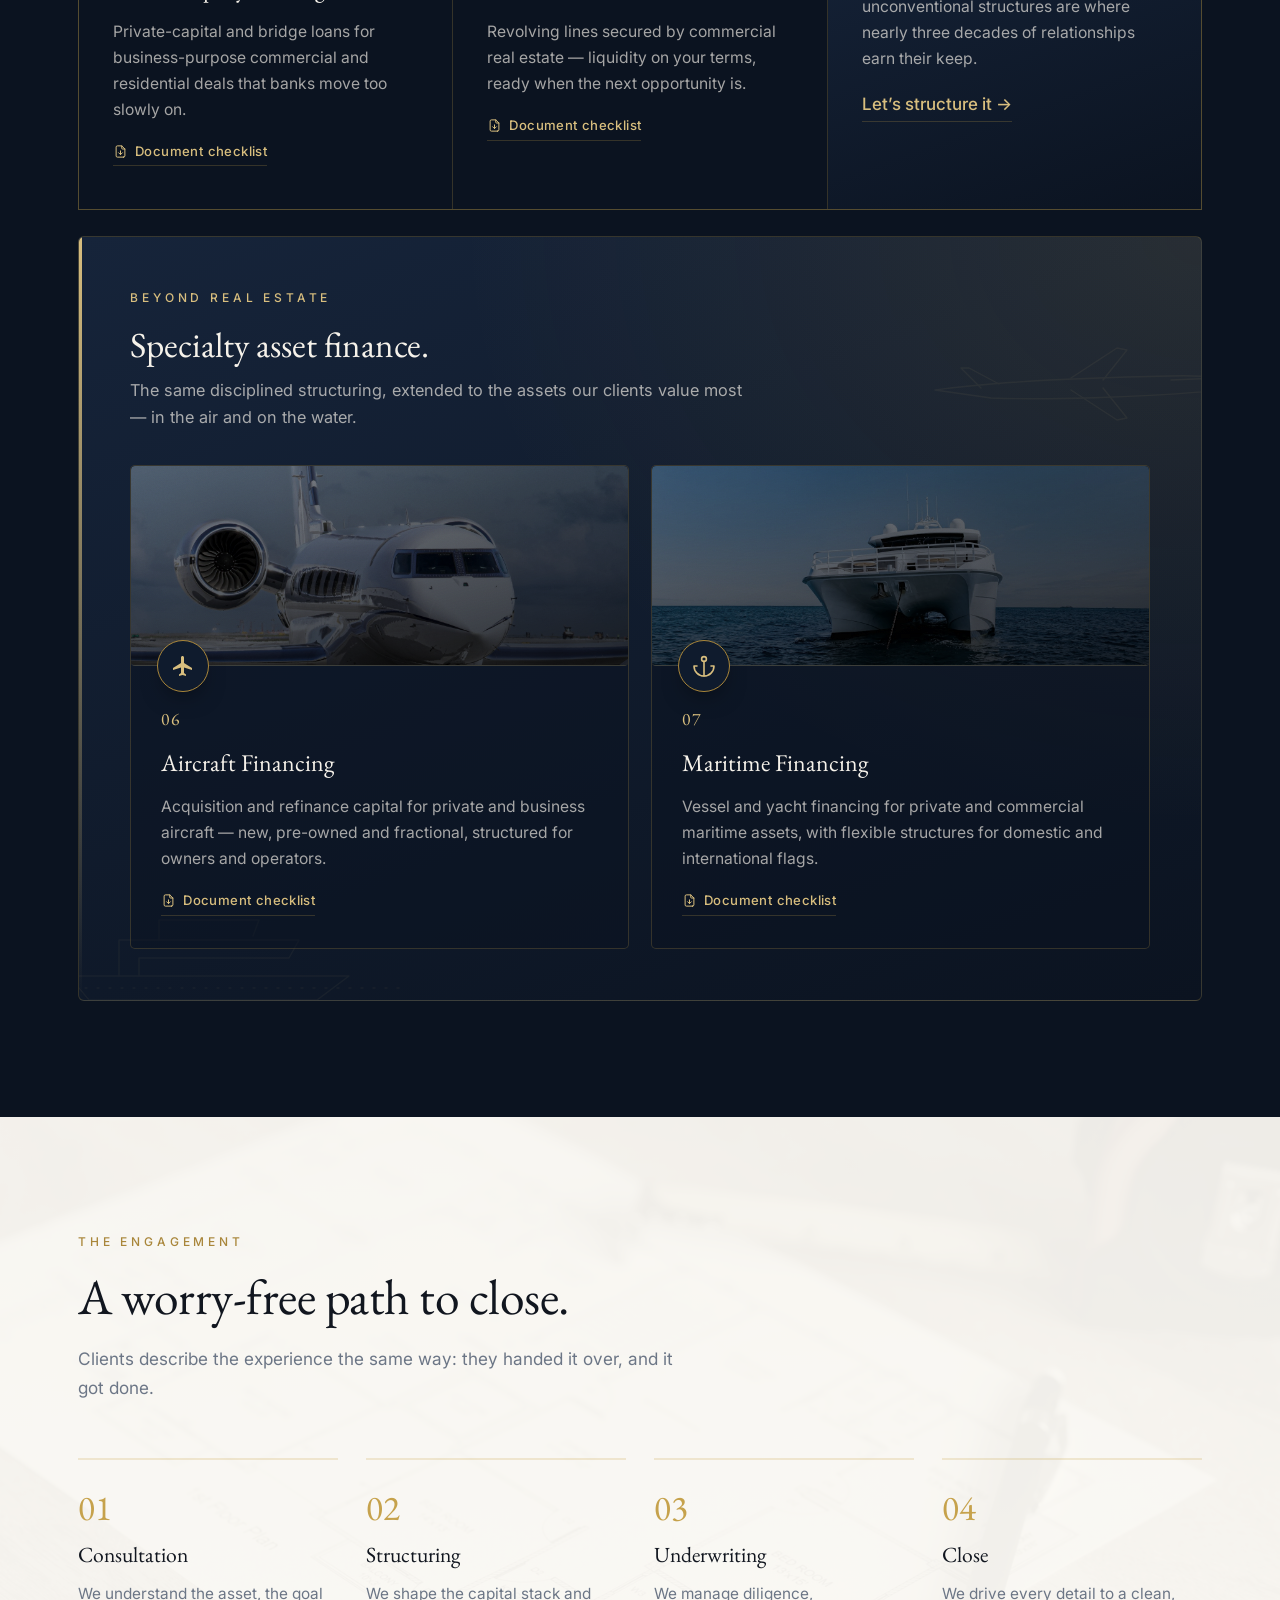
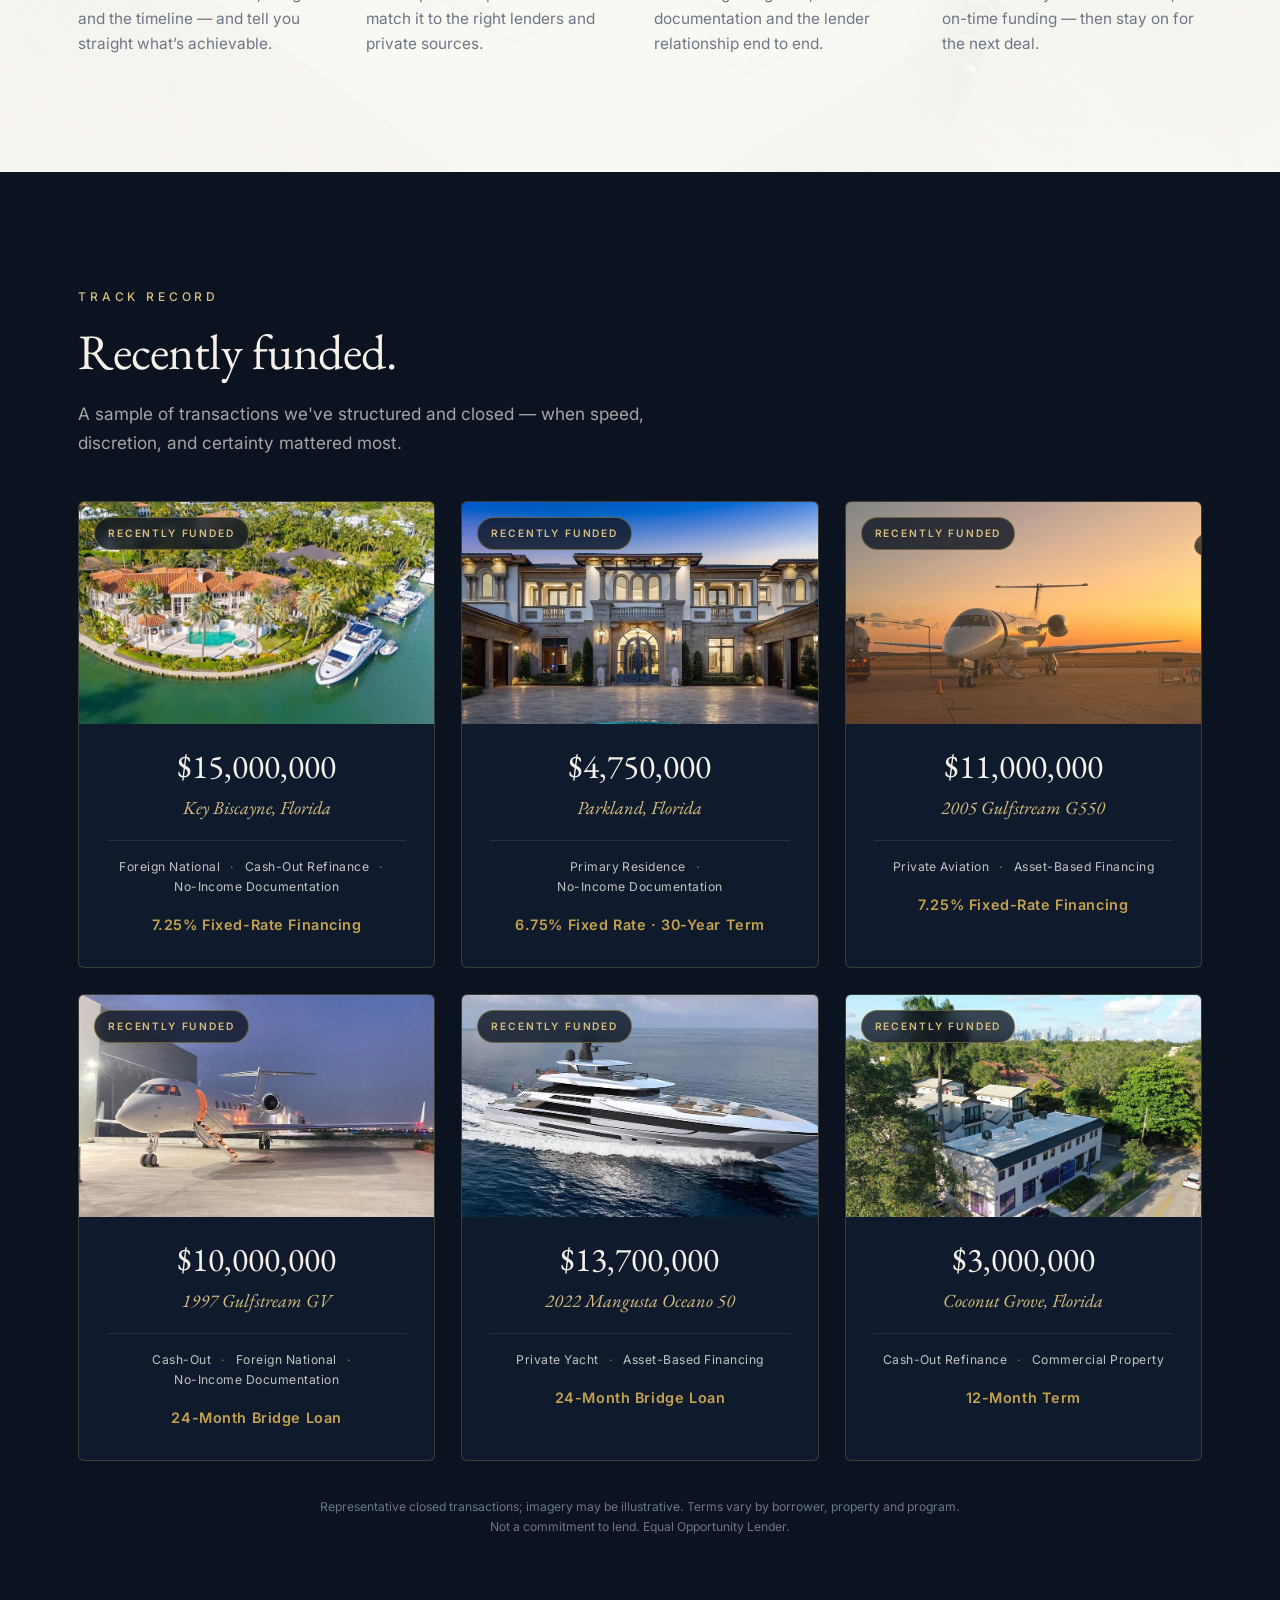
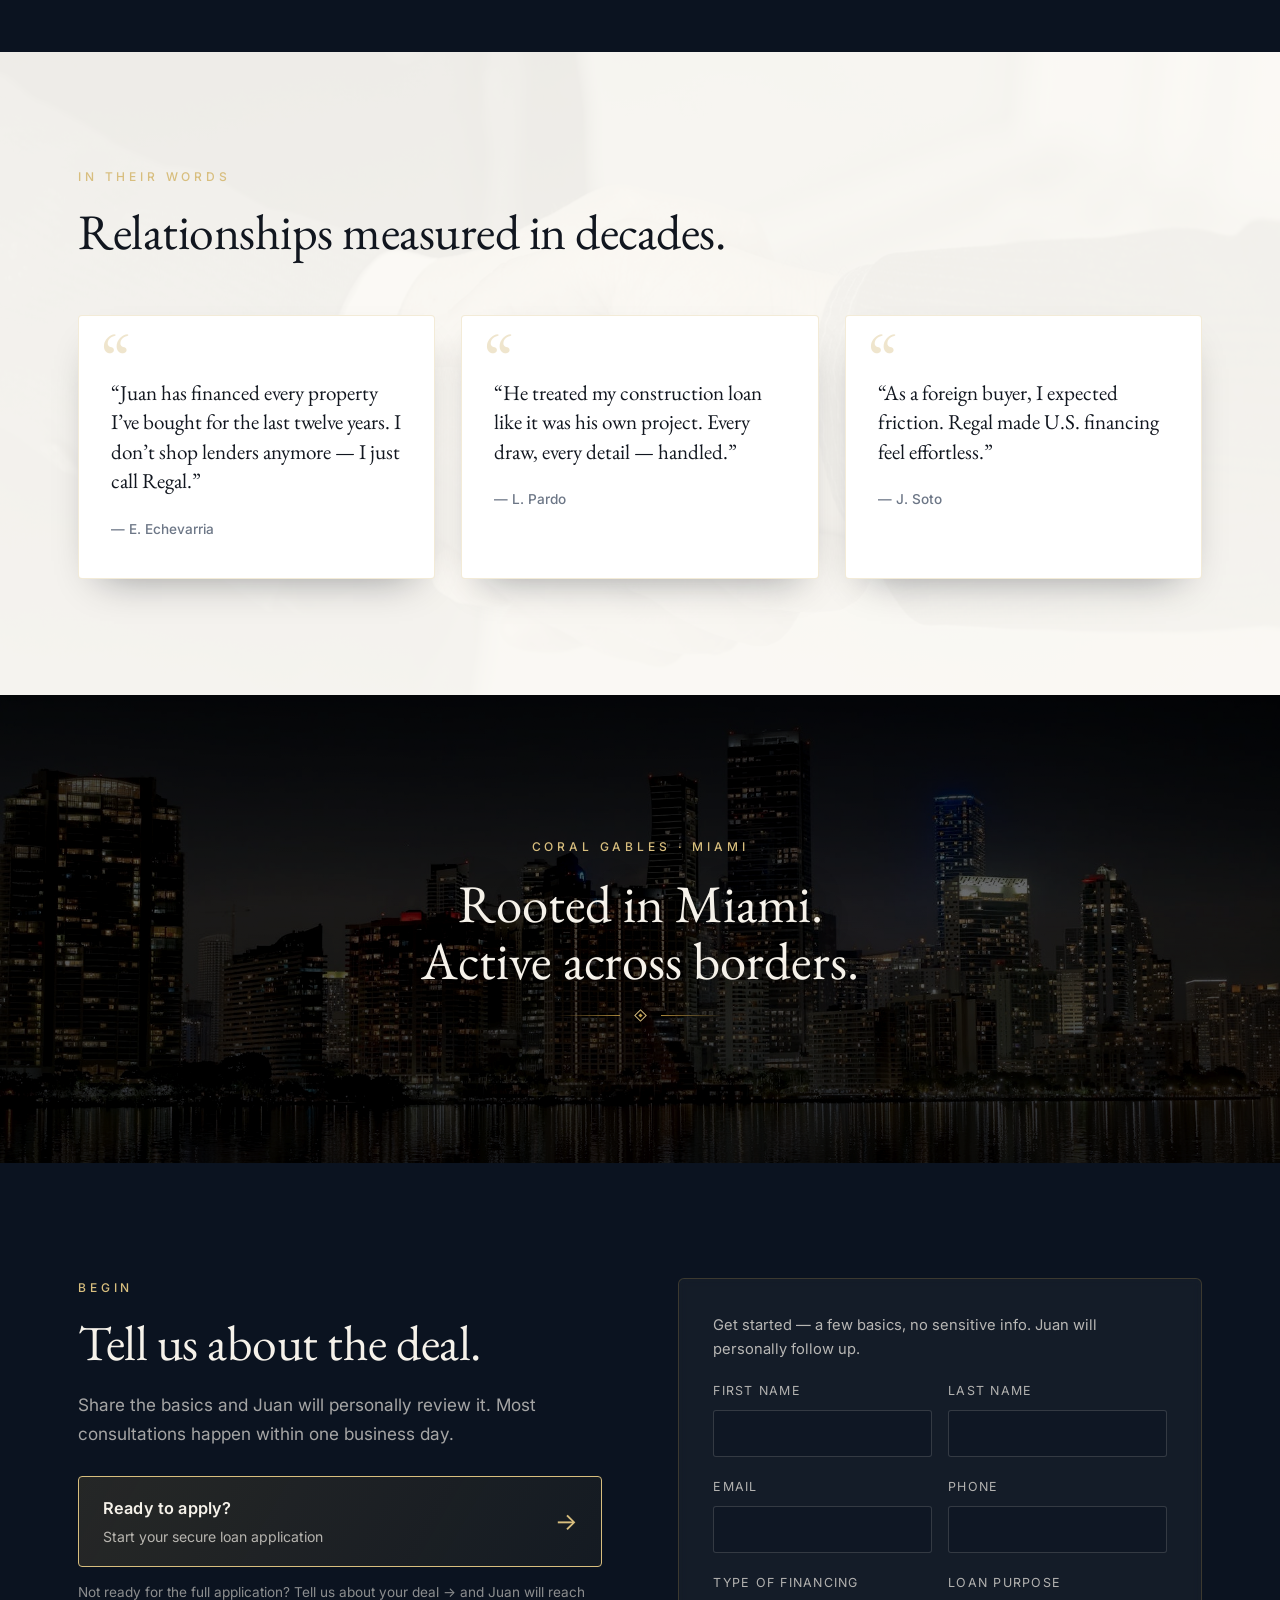
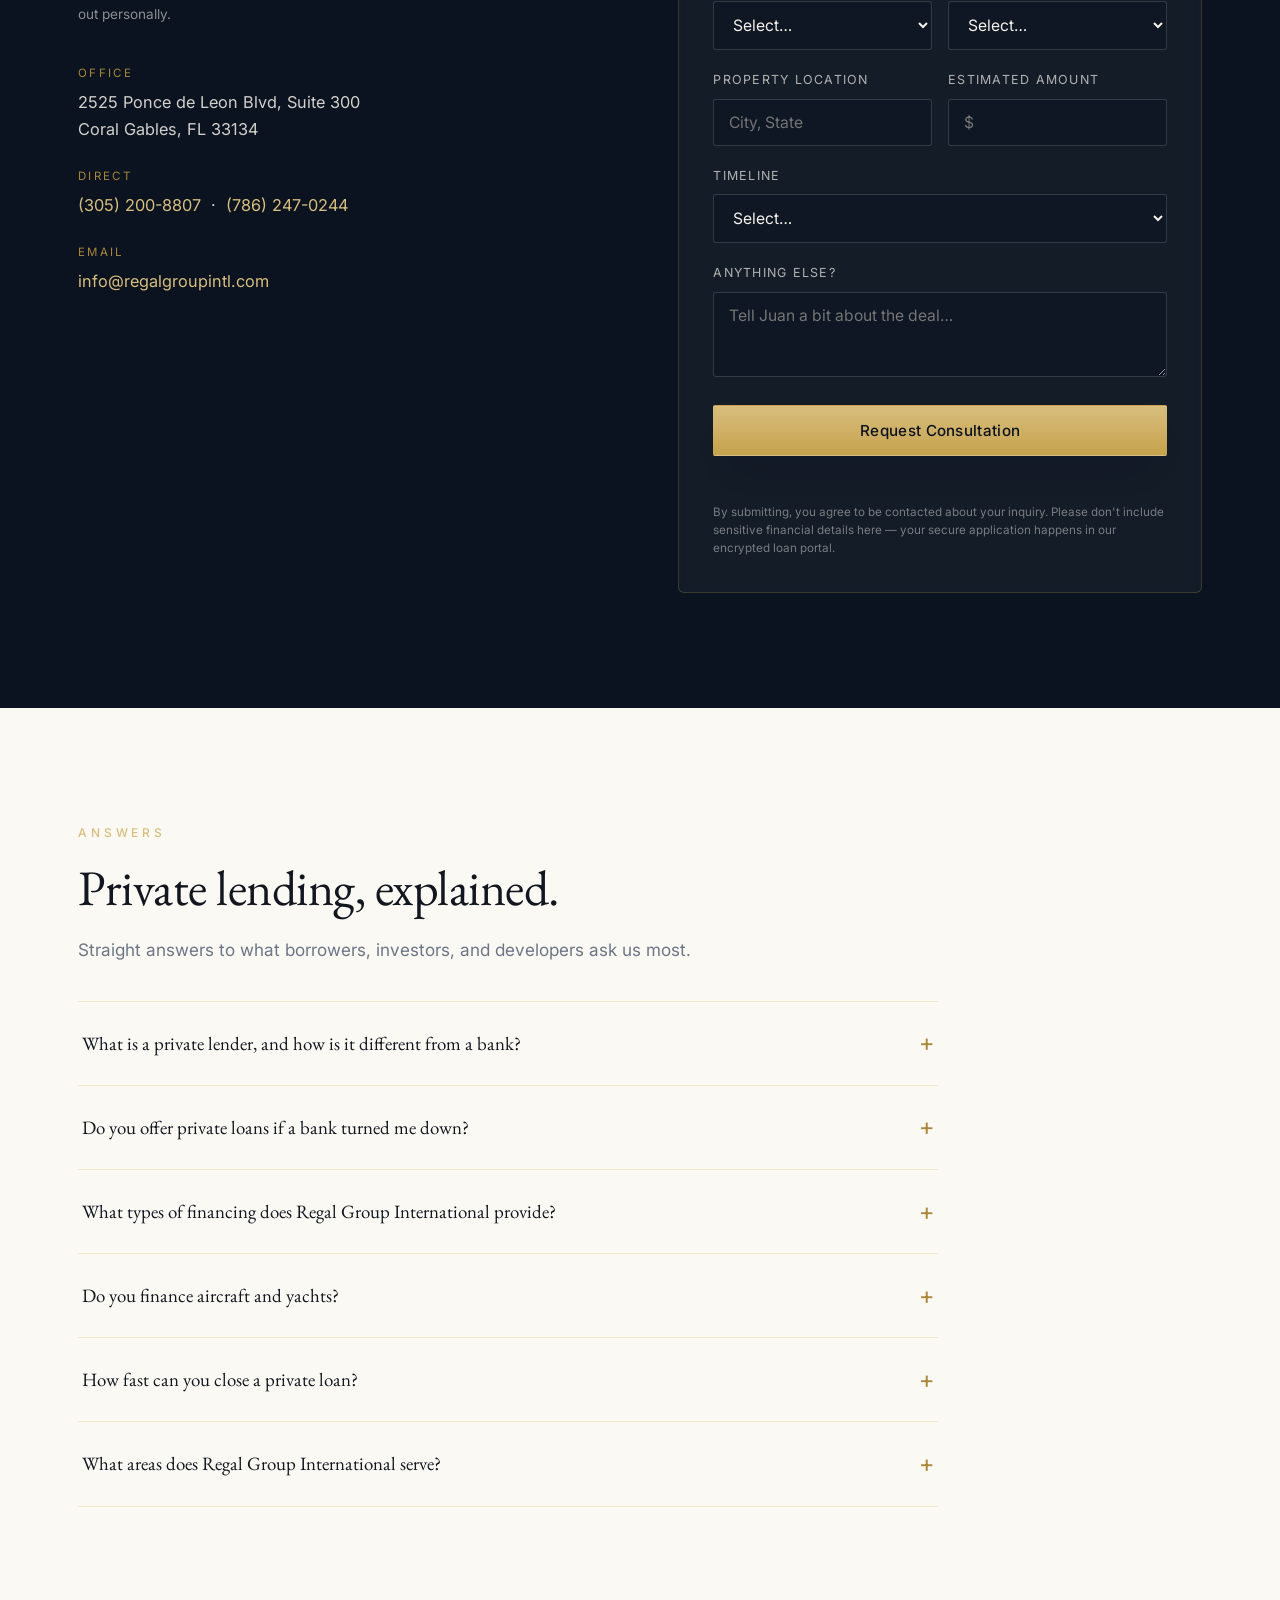
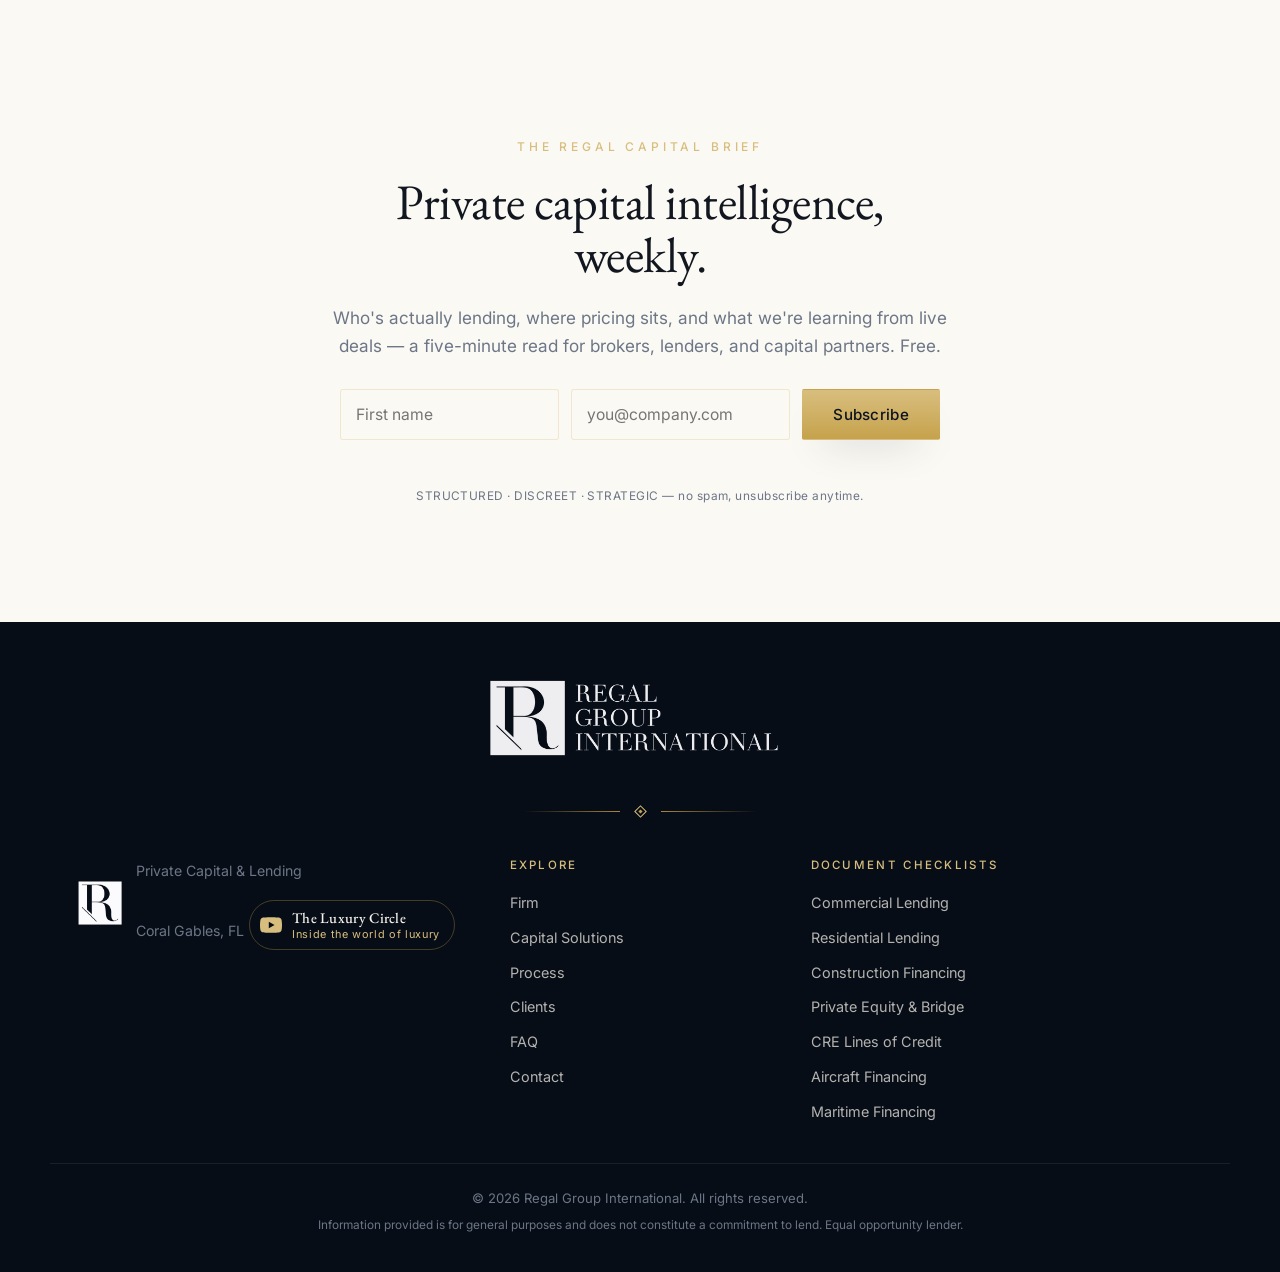
==== commit 8bc3384e: "Track traffic sources and referral partners on loan applications - assets/js/attribution.js remember" ====
--- a/index.html
+++ b/index.html
@@ -177,7 +177,7 @@
 
       <div class="nav__cta">
         <a href="tel:+17862470244" class="nav__phone">(786) 247-0244</a>
-        <a href="https://juanayala.floify.com" target="_blank" rel="noopener" class="btn btn--gold btn--sm">Apply Now</a>
+        <a href="/apply/" class="btn btn--gold btn--sm">Apply Now</a>
       </div>
 
       <button class="nav__toggle" id="navToggle" aria-label="Open menu" aria-expanded="false">
@@ -191,7 +191,7 @@
       <a href="#clients">Clients</a>
       <a href="#contact">Contact</a>
       <a href="tel:+17862470244">(786) 247-0244</a>
-      <a href="https://juanayala.floify.com" target="_blank" rel="noopener" class="btn btn--gold">Apply Now</a>
+      <a href="/apply/" class="btn btn--gold">Apply Now</a>
     </div>
   </header>
 
@@ -611,10 +611,10 @@
           happen within one business day.
         </p>
 
-        <a class="apply-cta" href="https://juanayala.floify.com" target="_blank" rel="noopener">
+        <a class="apply-cta" href="/apply/">
           <span class="apply-cta__body">
             <strong>Ready to apply?</strong>
-            <span>Start your secure mortgage application</span>
+            <span>Start your secure loan application</span>
           </span>
           <span class="apply-cta__arrow" aria-hidden="true">&rarr;</span>
         </a>
@@ -712,7 +712,7 @@
         </div>
         <button type="submit" class="btn btn--gold btn--block">Request Consultation</button>
         <p class="form__note" id="formNote" aria-live="polite"></p>
-        <p class="form__fineprint">By submitting, you agree to be contacted about your inquiry. Please don't include sensitive financial details here — your secure application happens on Floify.</p>
+        <p class="form__fineprint">By submitting, you agree to be contacted about your inquiry. Please don't include sensitive financial details here — your secure application happens in our encrypted loan portal.</p>
       </form>
     </div>
   </section>
@@ -828,6 +828,7 @@
     </div>
   </footer>
 
-  <script src="assets/js/main.js?v=20260611c"></script>
+  <script src="assets/js/attribution.js?v=20260929"></script>
+  <script src="assets/js/main.js?v=20260929a"></script>
 </body>
 </html>
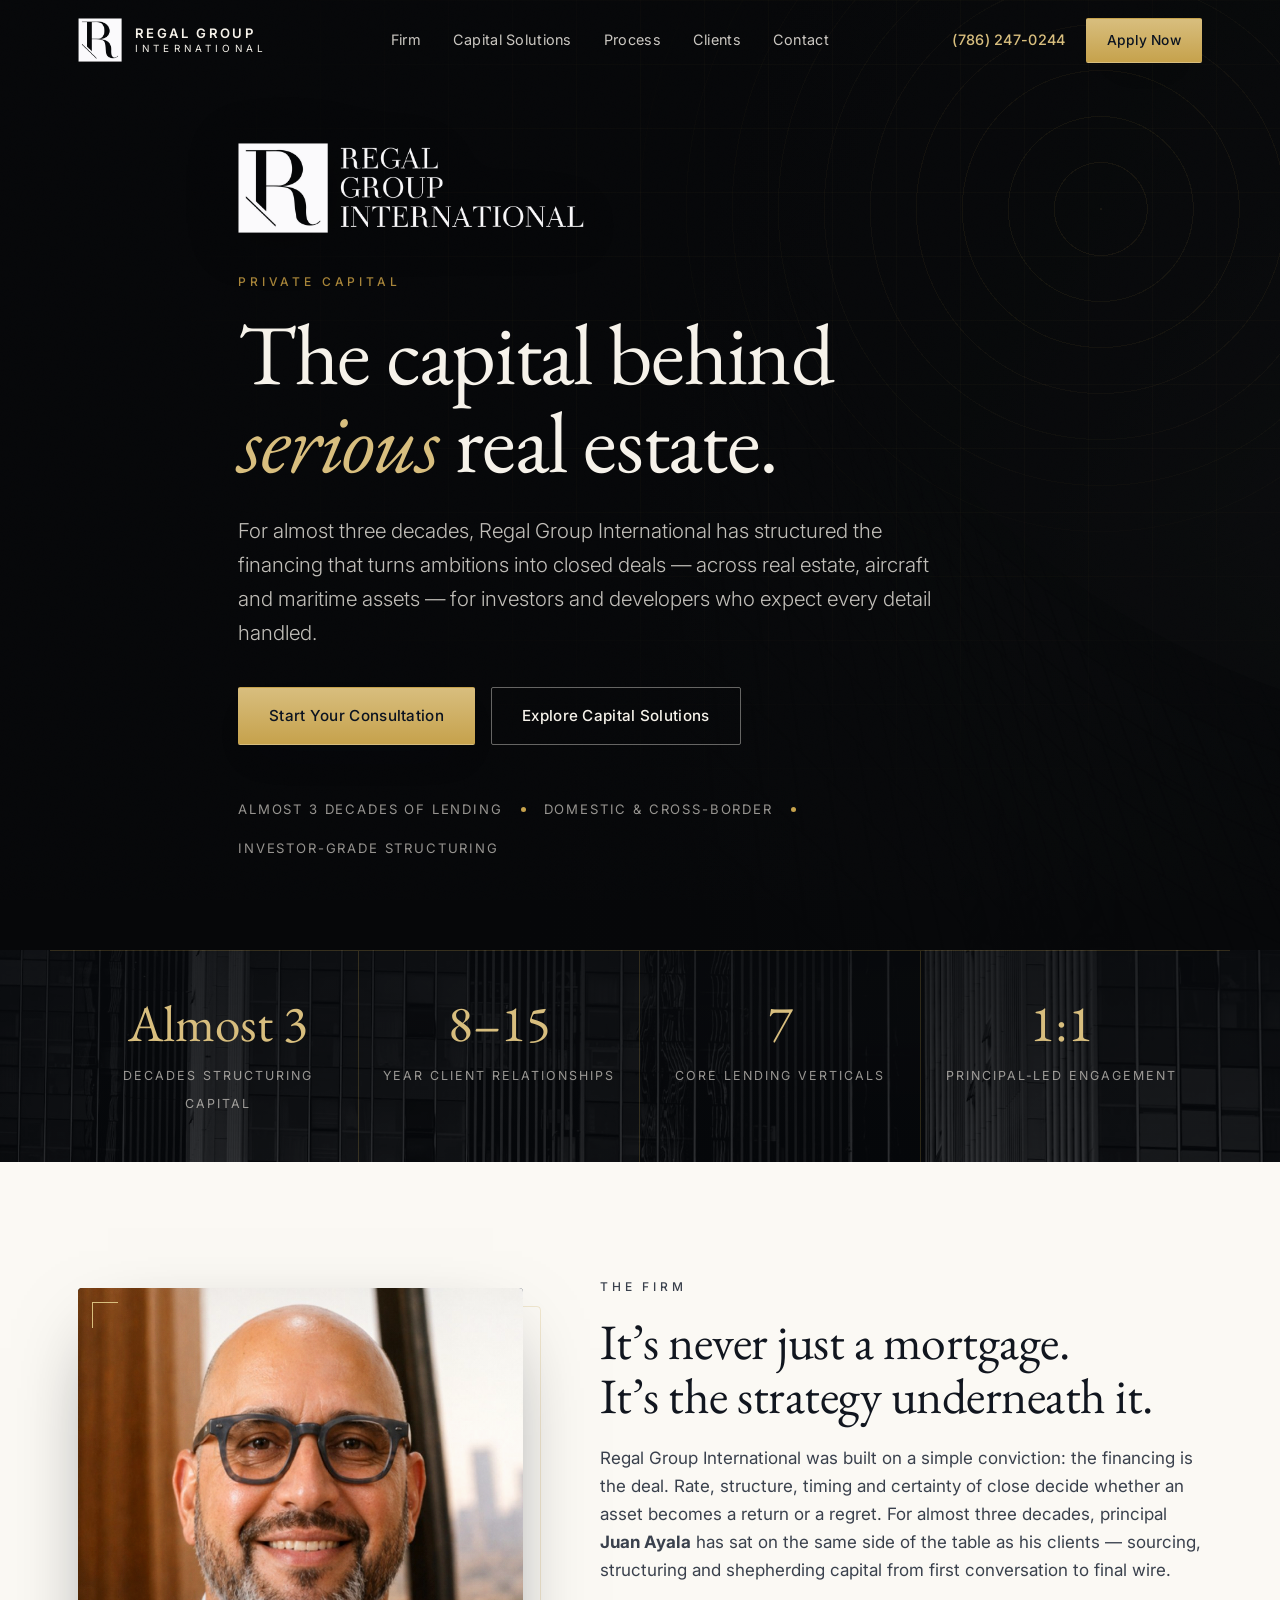
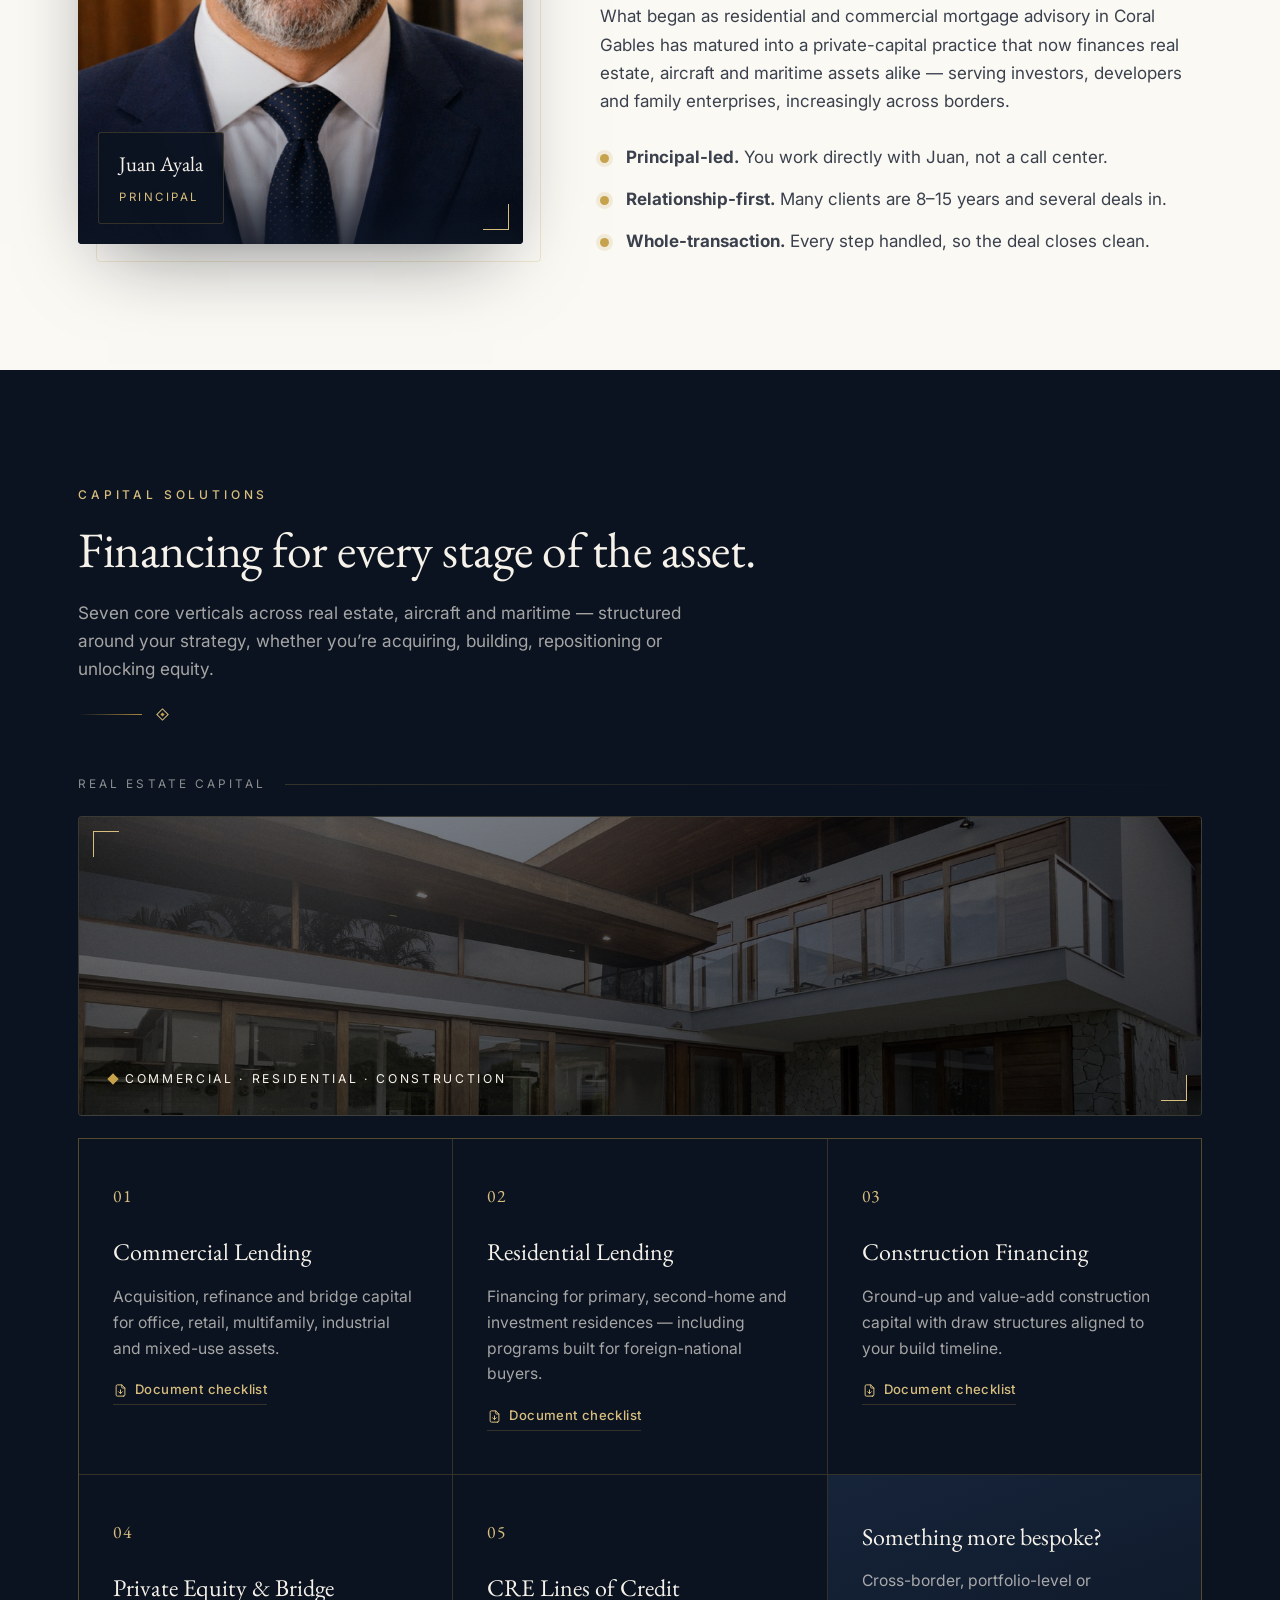
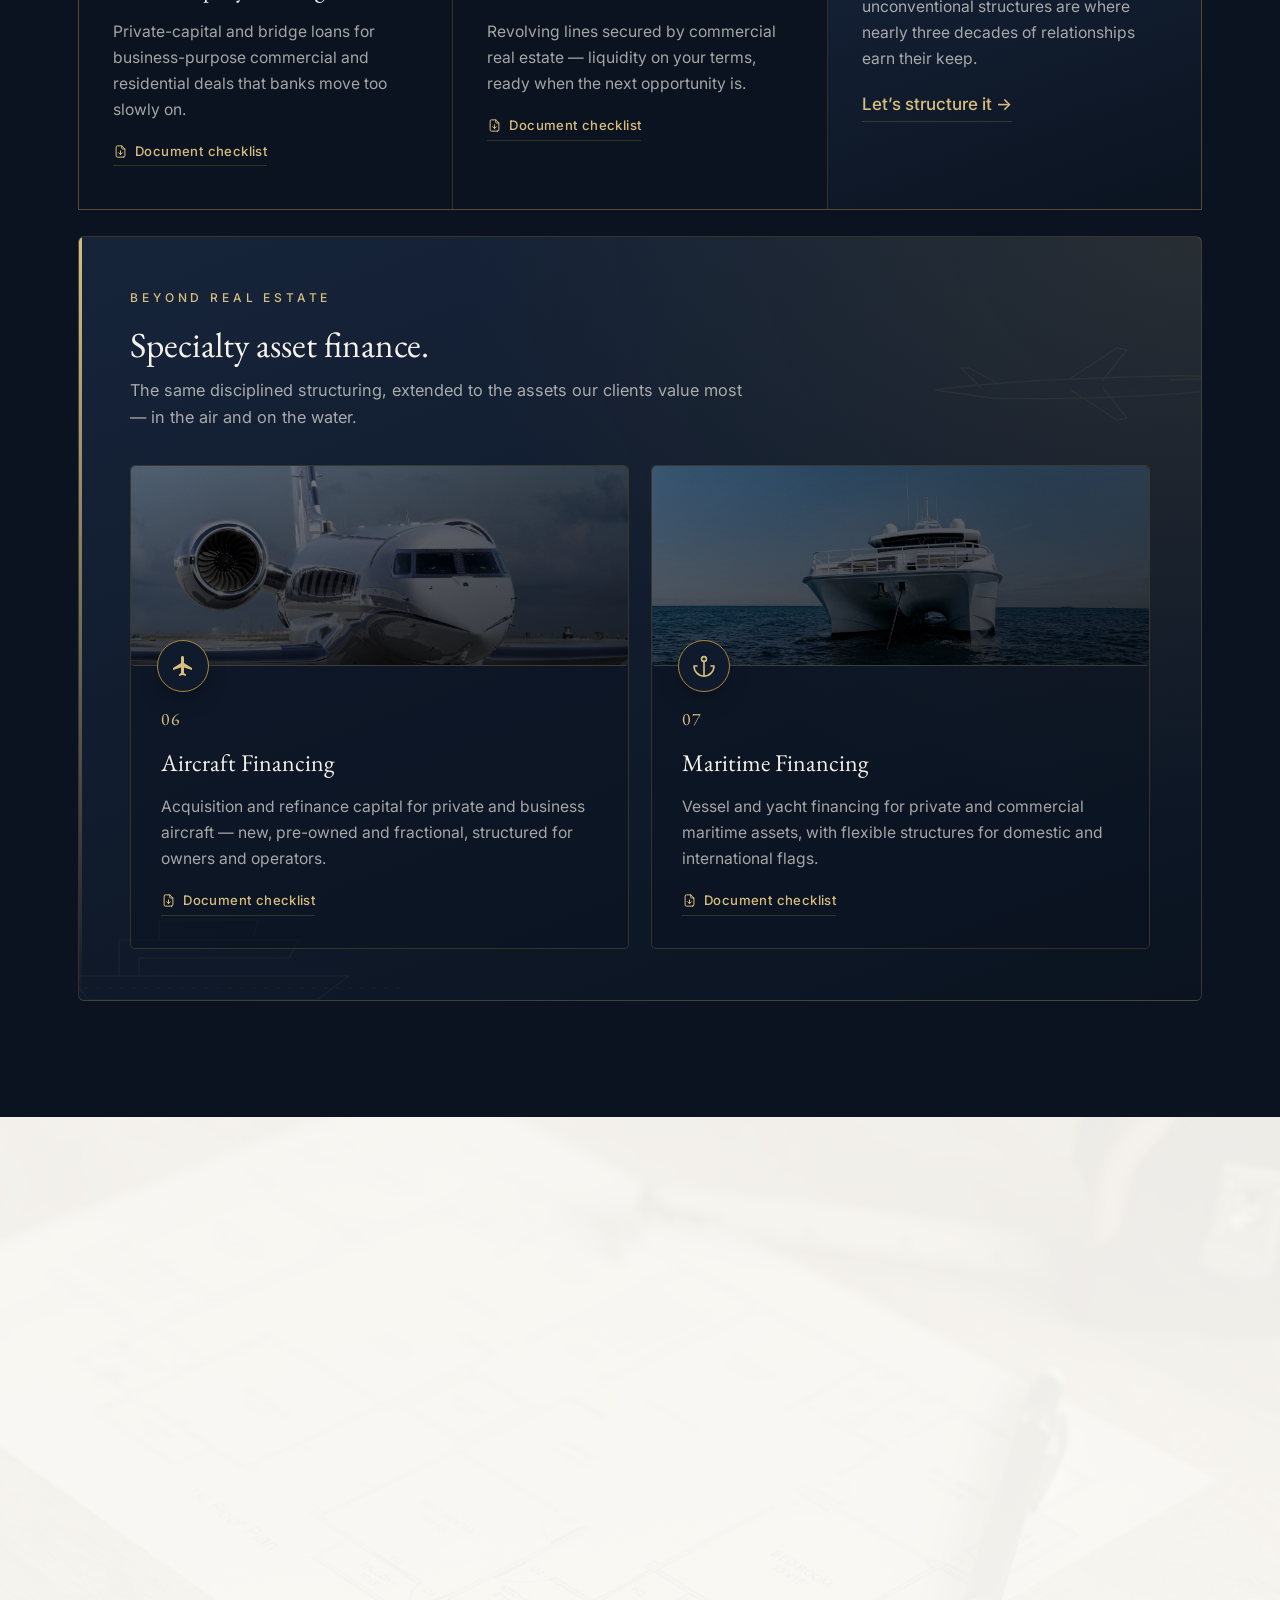
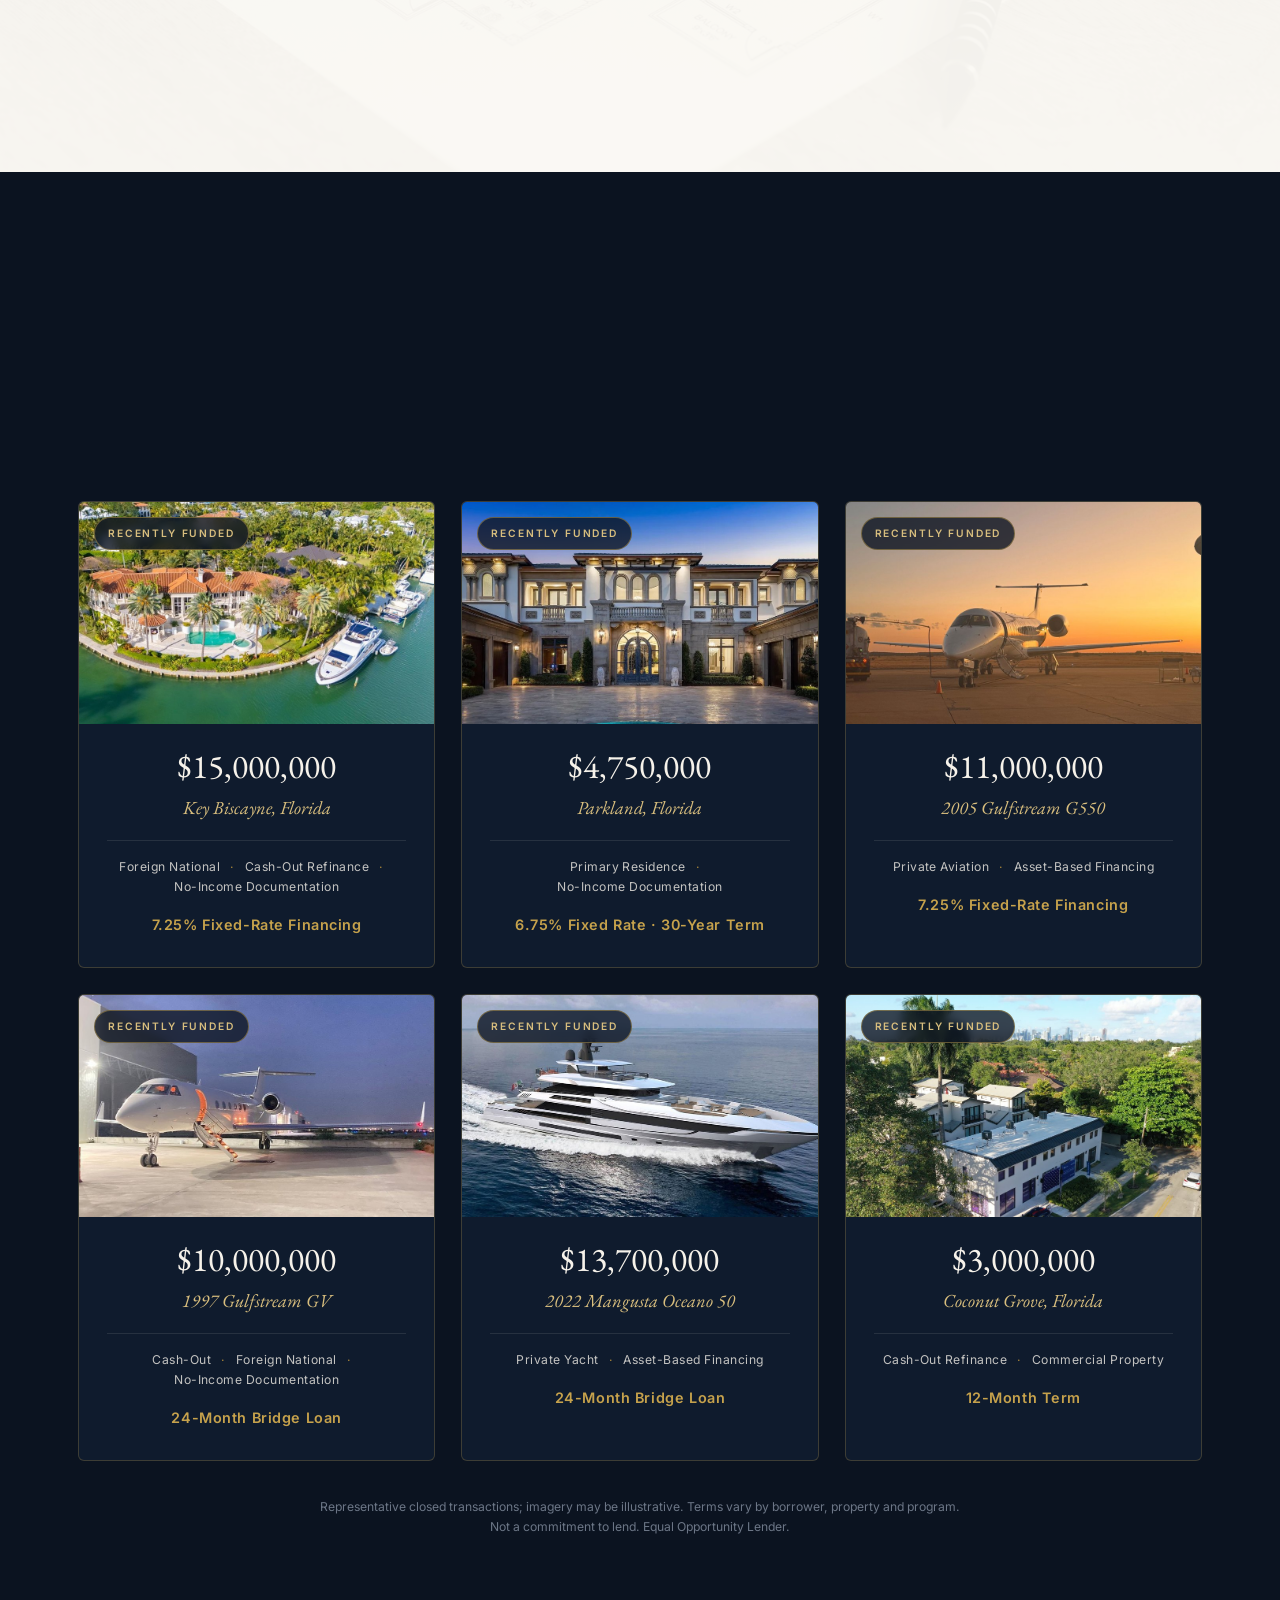
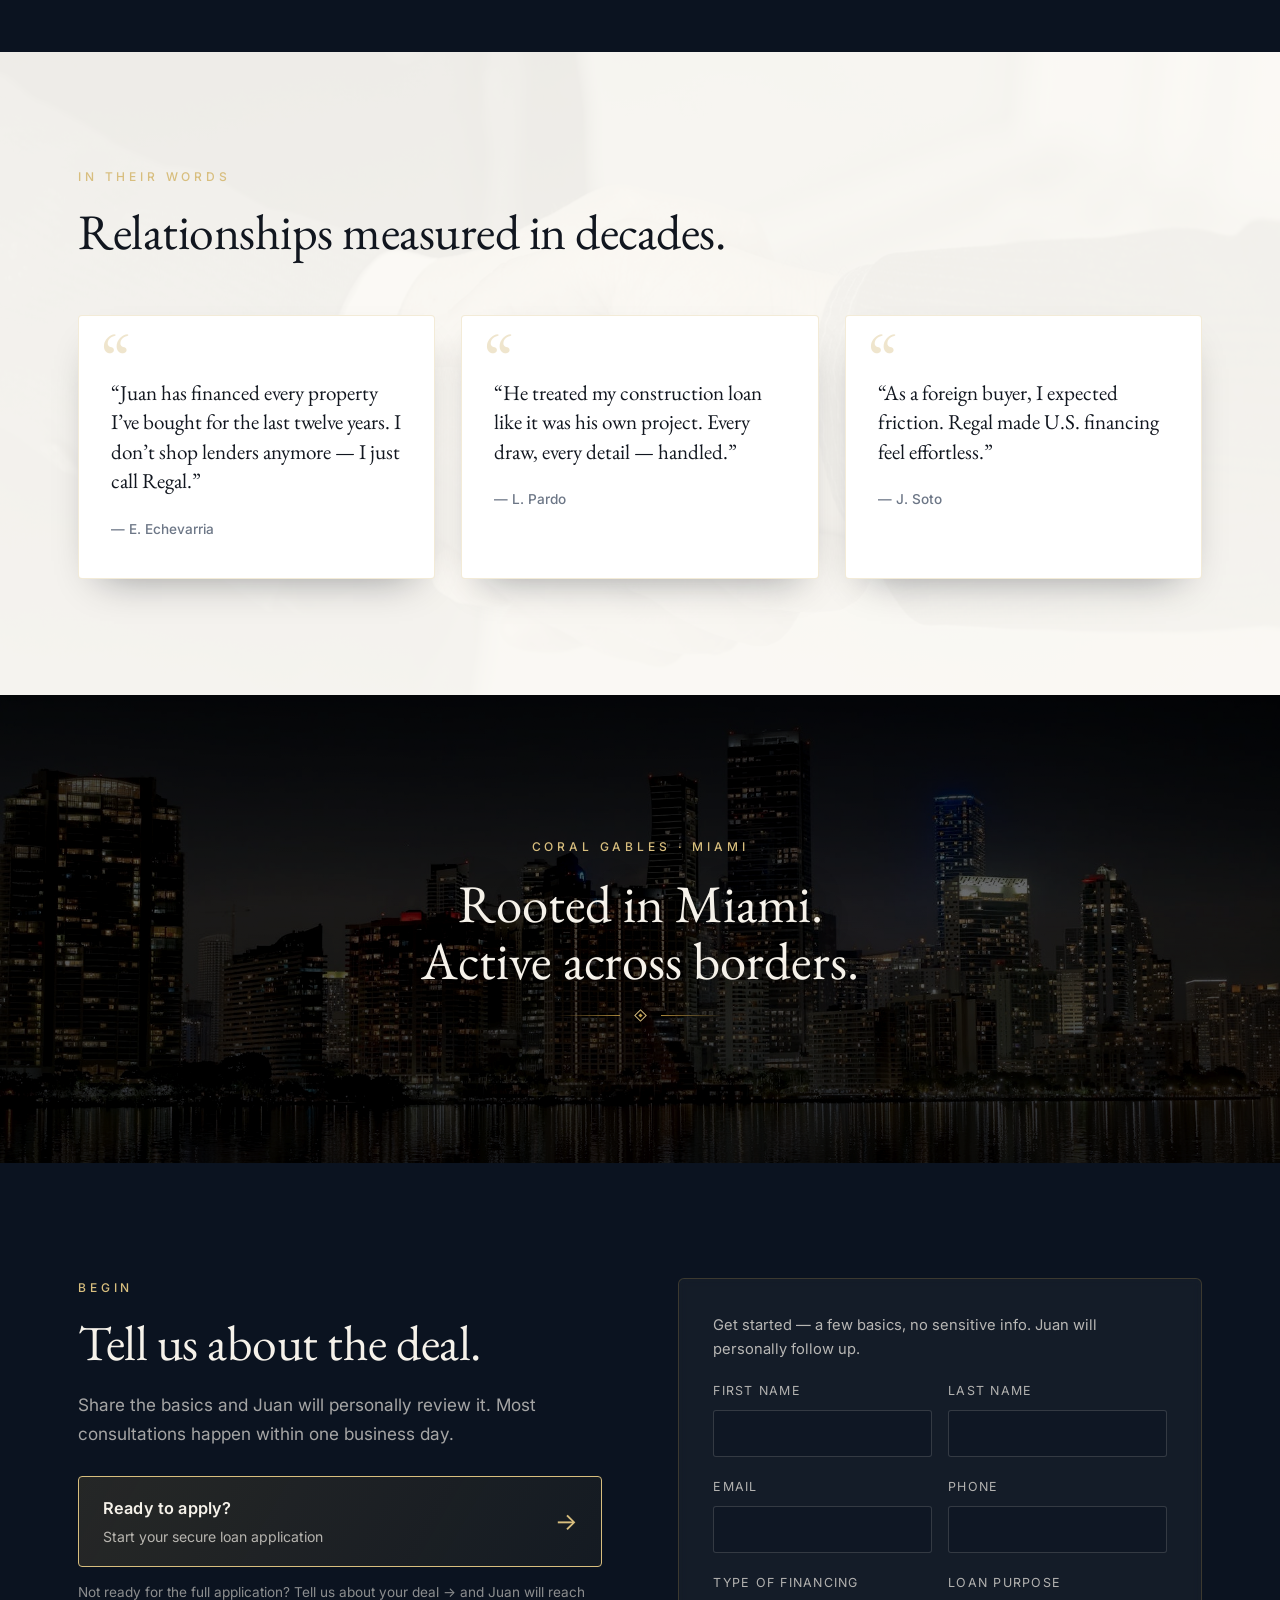
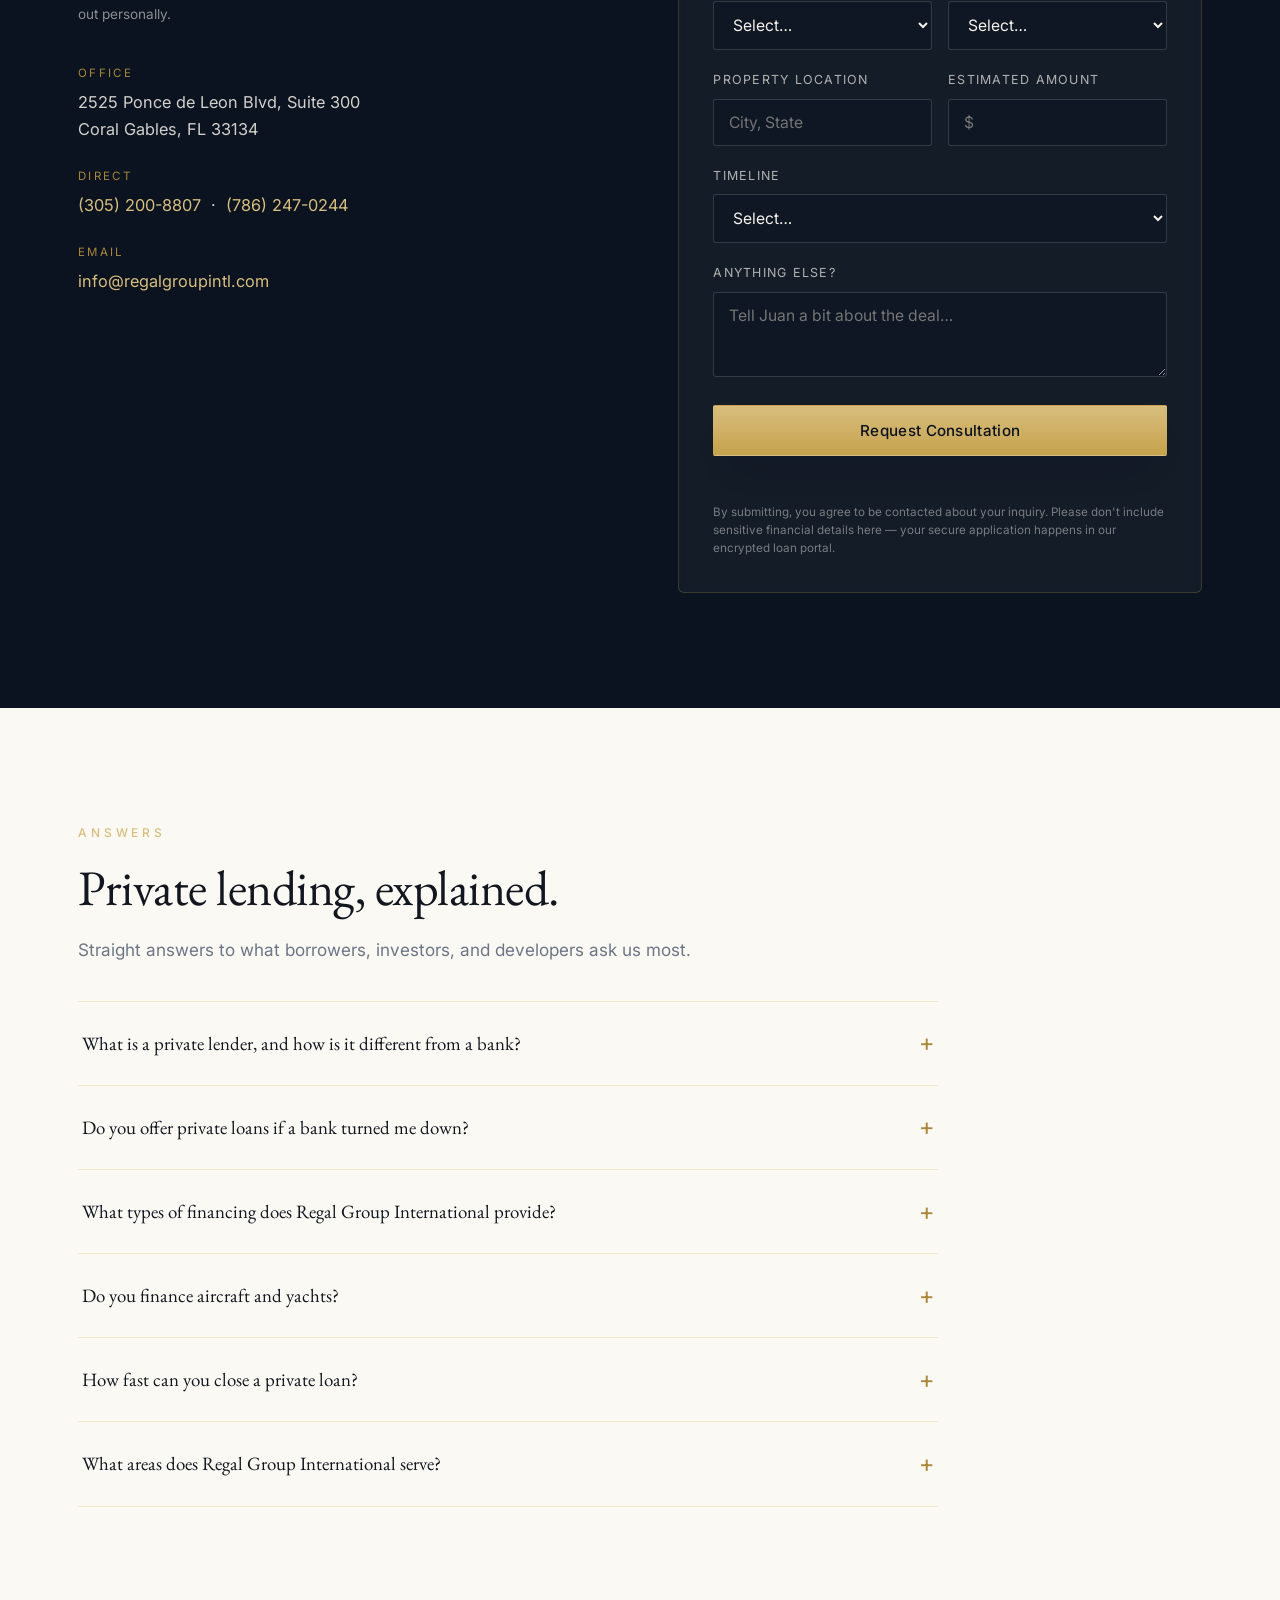
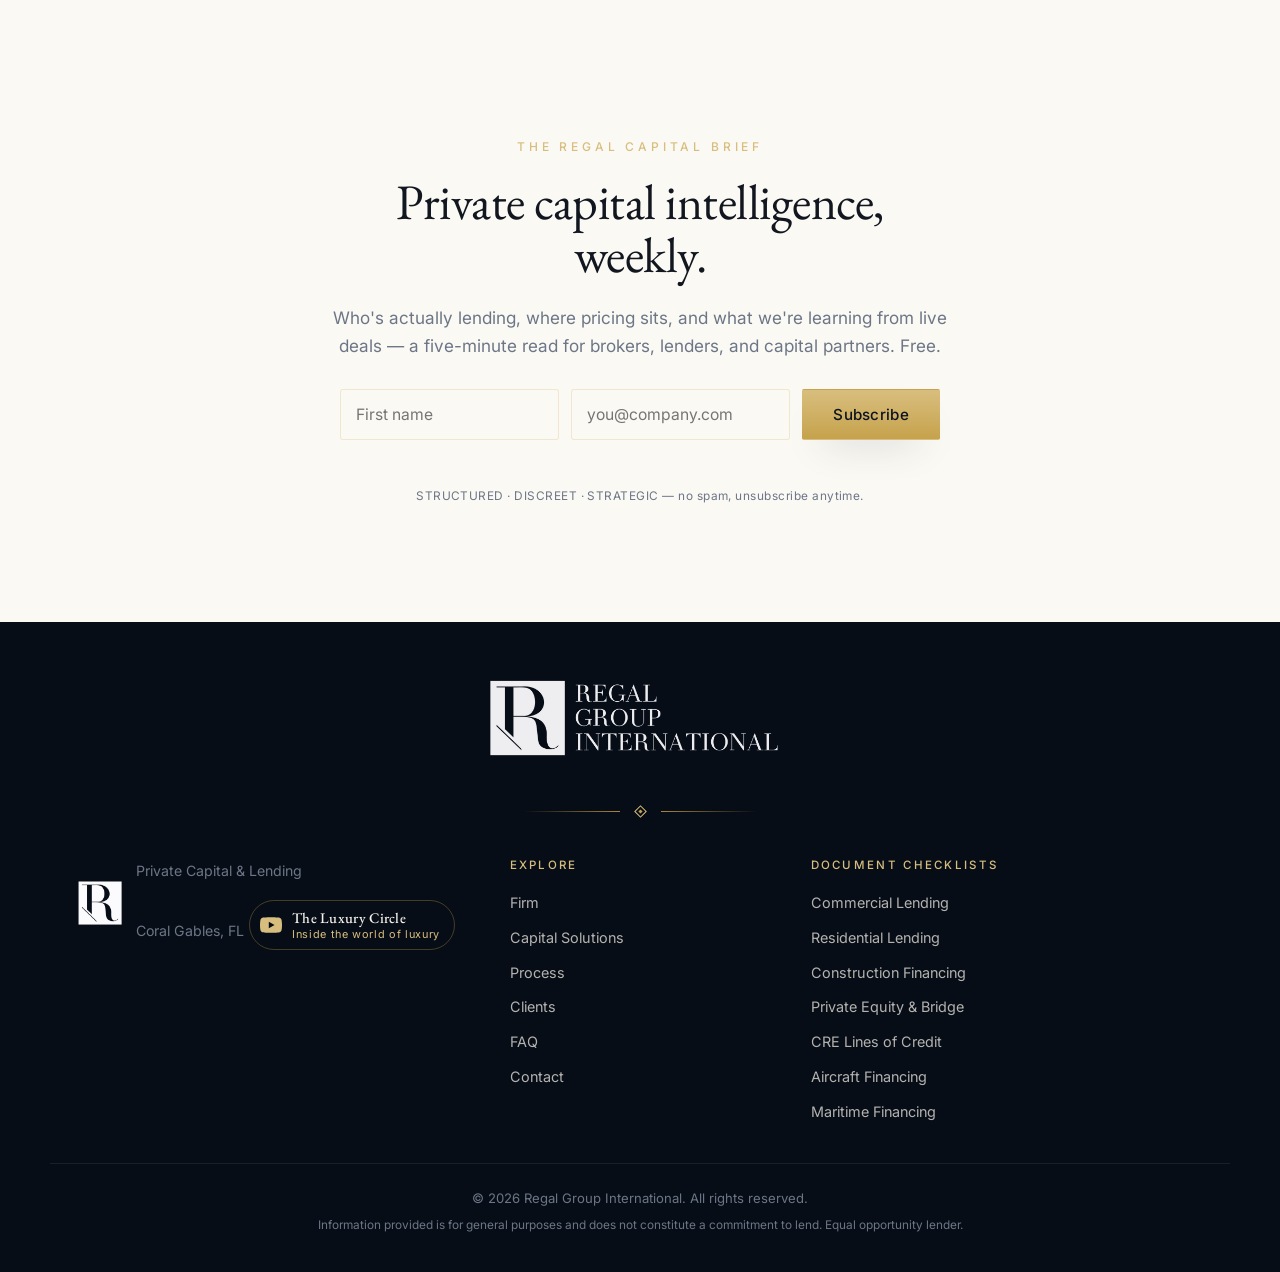
==== commit 963466b9: "Remove leftover Floify wording from the contact section Co-Authored-By: Claude Opus 5.5 <noreply@ant" ====
--- a/index.html
+++ b/index.html
@@ -828,7 +828,6 @@
     </div>
   </footer>
 
-  <script src="assets/js/attribution.js?v=20260929"></script>
   <script src="assets/js/main.js?v=20260929a"></script>
 </body>
 </html>
--- a/assets/css/graphics.css
+++ b/assets/css/graphics.css
@@ -174,7 +174,7 @@
 .form__lead { margin: 0 0 20px; font-size: 0.92rem; color: rgba(246,242,234,0.72); }
 .form__fineprint { margin: 14px 0 0; font-size: 0.73rem; line-height: 1.55; color: rgba(246,242,234,0.45); }
 
-/* ---------- "Apply Now" callout (→ Floify) ---------- */
+/* ---------- "Apply Now" callout (→ /apply loan portal) ---------- */
 .apply-cta {
   display: flex; align-items: center; justify-content: space-between; gap: 16px;
   margin-top: 28px; padding: 18px 24px;
